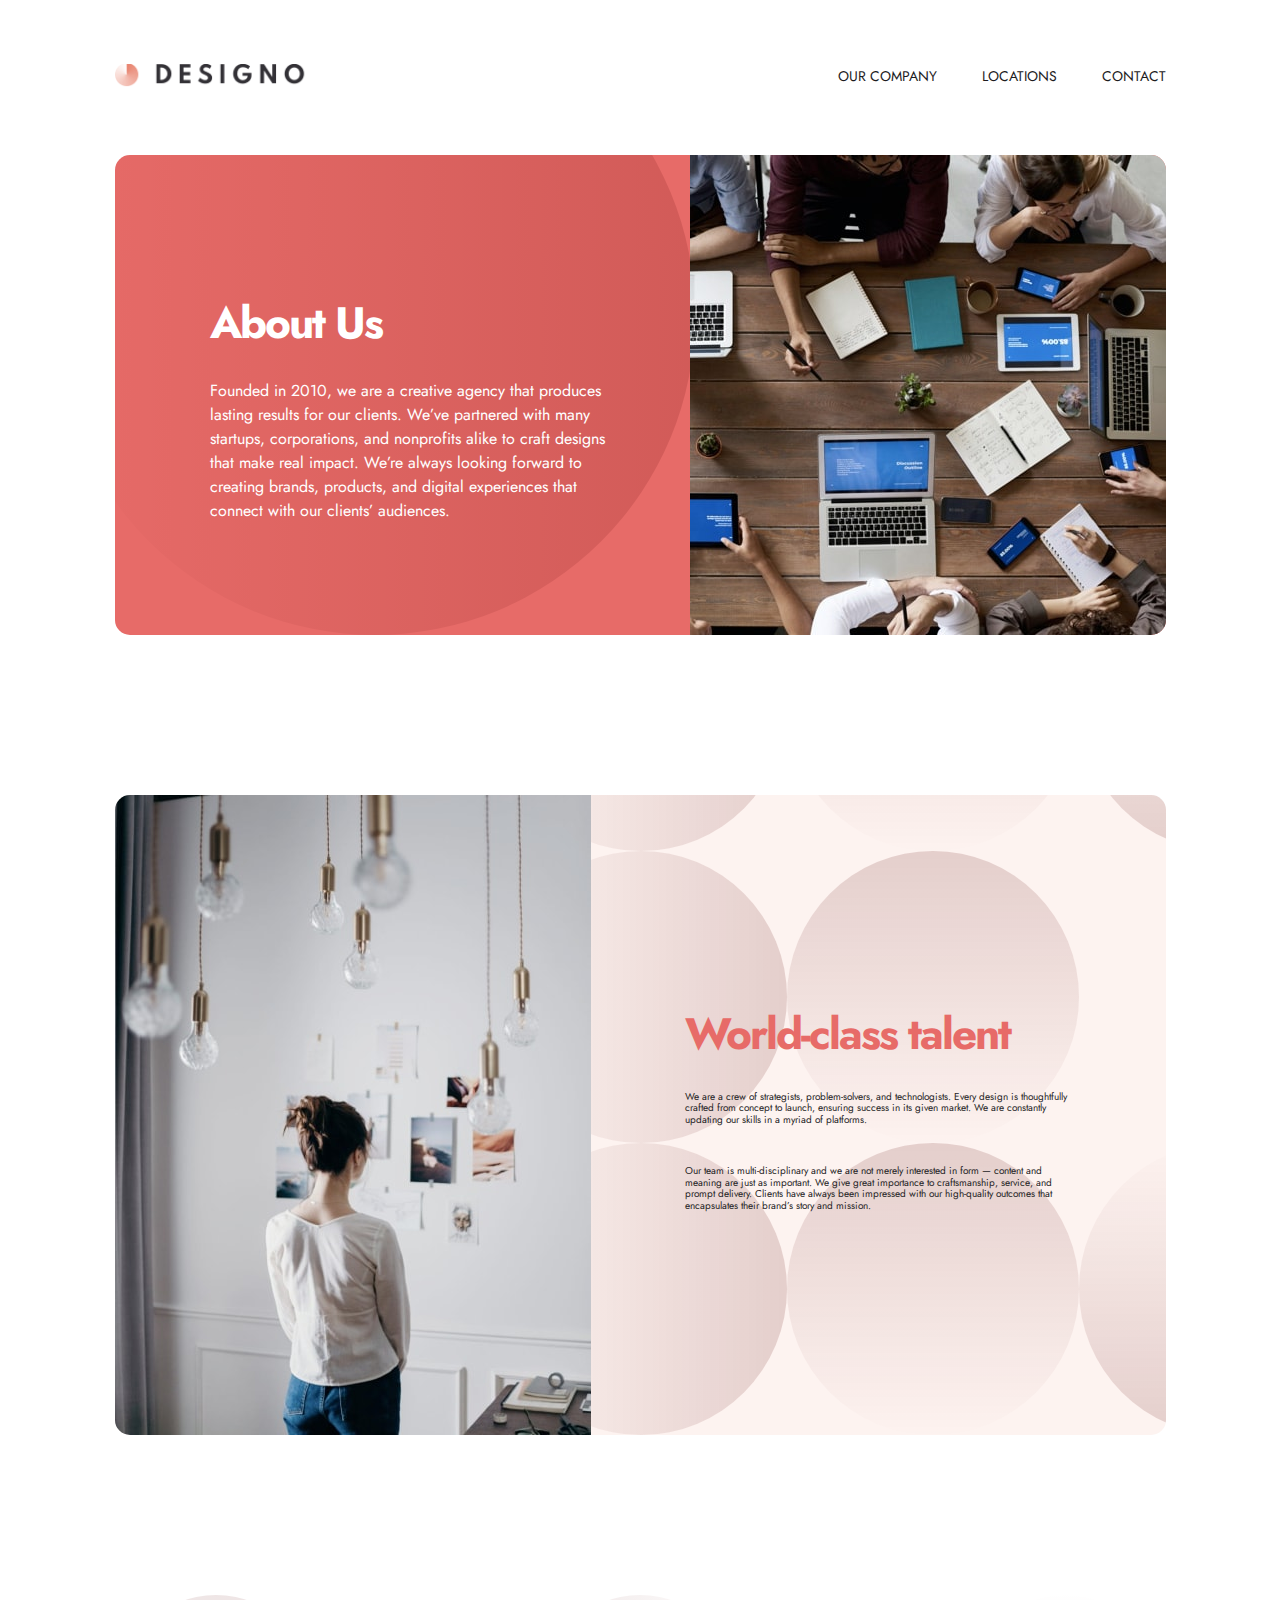
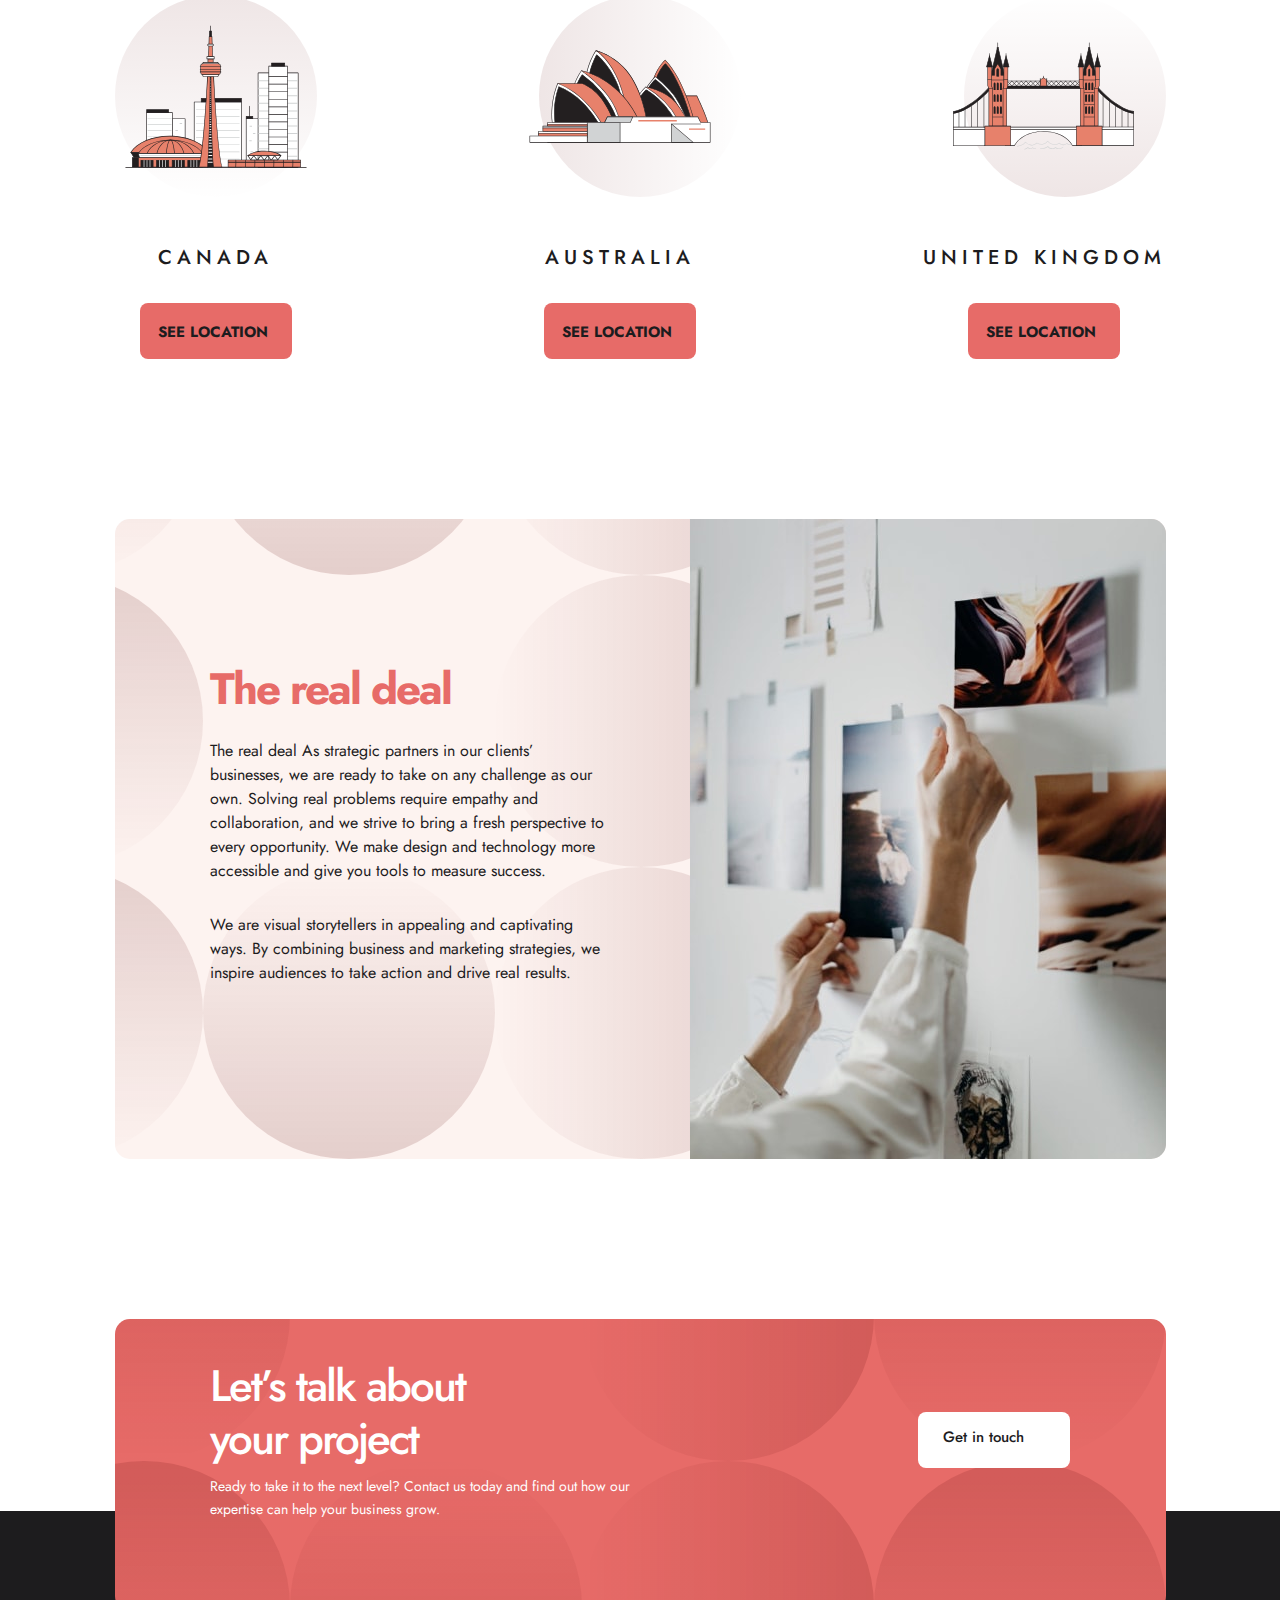
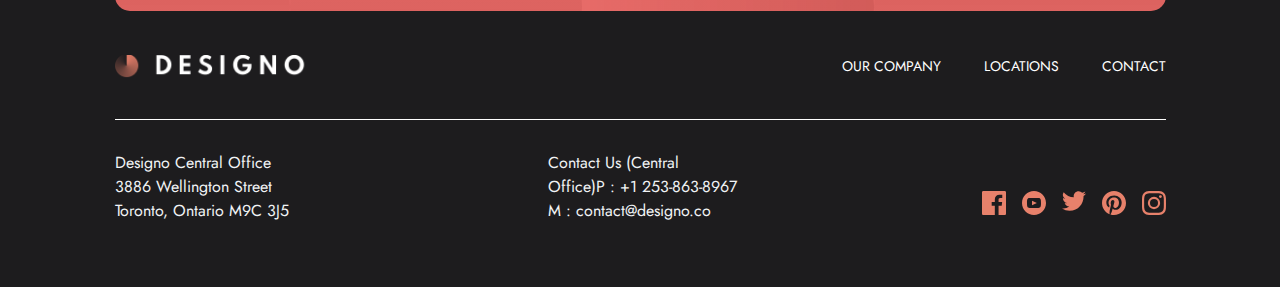
==== pages/about.html @ a529dae1 "Add new SVG icons and background patterns" ====
<!DOCTYPE html>
<html lang="en">
  <head>
    <meta charset="UTF-8" />
    <meta name="viewport" content="width=device-width, initial-scale=1.0" />
    <title>About</title>
    <link rel="stylesheet" href="../css/style.min.css" />
  </head>
  <body>
    <header class="header">
      <div class="header__container container">
        <a href="../index.html">
          <img
            class="header__imge"
            src="../images/logo-dark.png"
            alt="logo"
            width="196"
            height="24"
          />
        </a>
        <div class="header__title">
          <a class="header__text" href="">OUR COMPANY</a>
          <a class="header__text" href="">LOCATIONS</a>
          <a class="header__text" href="">CONTACT</a>
        </div>
      </div>
    </header>

    <main class="main">
      <div class="banner">
        <div class="banner__container container">
          <div class="banner__content">
            <div class="banner__title">
              <h1 class="banner__text">About Us</h1>
              <p class="banner__texts">
                Founded in 2010, we are a creative agency that produces lasting
                results for our clients. We’ve partnered with many startups,
                corporations, and nonprofits alike to craft designs that make
                real impact. We’re always looking forward to creating brands,
                products, and digital experiences that connect with our clients’
                audiences.
              </p>
            </div>
            <img
              class="banner__image"
              src="../images/image-about-hero.jpg"
              alt=""
            />
          </div>
        </div>
      </div>

      <div class="cards">
        <div class="cards__container container">
          <div class="cards__item">
            <img
              class="cards__image"
              src="../images/image-world-class-talent.jpg"
              alt=""
            />
            <div class="cards__title">
              <h1 class="cards__text">World-class talent</h1>
              <p class="cards__texts">
                We are a crew of strategists, problem-solvers, and
                technologists. Every design is thoughtfully crafted from concept
                to launch, ensuring success in its given market. We are
                constantly updating our skills in a myriad of platforms.
              </p>
              <p class="cards__texts">
                Our team is multi-disciplinary and we are not merely interested
                in form — content and meaning are just as important. We give
                great importance to craftsmanship, service, and prompt delivery.
                Clients have always been impressed with our high-quality
                outcomes that encapsulates their brand’s story and mission.
              </p>
            </div>
          </div>
        </div>
      </div>

      <div class="location">
        <div class="location__container container">
          <div class="location__item">
            <div class="location__title">
              <img
                class="location__image"
                src="../images/illustration-canada.svg"
                alt=""
              />
              <h3 class="location__text">CANADA</h3>
              <a class="location__button" href="">
                <h4 class="location__texts">SEE LOCATION</h4>
              </a>
            </div>
            <div class="location__title">
              <img
                class="location__image"
                src="../images/illustration-australia.svg"
                alt=""
              />
              <h3 class="location__text">AUSTRALIA</h3>
              <a class="location__button" href="">
                <h4 class="location__texts">SEE LOCATION</h4>
              </a>
            </div>
            <div class="location__title">
              <img
                class="location__image"
                src="../images/illustration-united-kingdom.svg"
                alt=""
              />
              <h3 class="location__text">UNITED KINGDOM</h3>
              <a class="location__button" href="">
                <h4 class="location__texts">SEE LOCATION</h4>
              </a>
            </div>
          </div>
        </div>
      </div>

      <div class="real">
        <div class="real__container container">
          <div class="real__item">
            <div class="real__content">
              <h2 class="real__text">The real deal</h2>
              <p class="real__title">
                The real deal As strategic partners in our clients’ businesses,
                we are ready to take on any challenge as our own. Solving real
                problems require empathy and collaboration, and we strive to
                bring a fresh perspective to every opportunity. We make design
                and technology more accessible and give you tools to measure
                success.
              </p>
              <p class="real__title">
                We are visual storytellers in appealing and captivating ways. By
                combining business and marketing strategies, we inspire
                audiences to take action and drive real results.
              </p>
            </div>
            <img
              class="real__image"
              src="../images/image-real-deal.jpg"
              alt=""
            />
          </div>
        </div>
      </div>

      <div class="about">
        <div class="about__container container">
          <div class="about__title">
            <div class="about__item">
              <h2 class="about__text">Let’s talk about your project</h2>
              <p class="about__texts">
                Ready to take it to the next level? Contact us today and find
                out how our expertise can help your business grow.
              </p>
            </div>
            <a href="">
              <h3 class="about__content">
                <span class="about__text-one">Get in touch</span>
              </h3>
            </a>
          </div>
        </div>
      </div>
    </main>

    <footer class="footer">
      <div class="footer__container container">
        <div class="footer__item">
          <img
            class="footer__imge"
            src="../images/logo-light.png"
            alt="logo"
            width="196"
            height="24"
          />
          <div class="footer__title">
            <a class="footer__text" href="">OUR COMPANY</a>
            <a class="footer__text" href="">LOCATIONS</a>
            <a class="footer__text" href="">CONTACT</a>
          </div>
        </div>

        <div class="footer__items">
          <p class="footer__contact">
            Designo Central Office 3886 Wellington Street Toronto, Ontario M9C
            3J5
          </p>
          <p class="footer__contacts">
            Contact Us (Central Office)P : +1 253-863-8967 M :
            contact@designo.co
          </p>
          <div class="footer__images">
            <a href="">
              <img
                src="../images/icon-facebook.svg"
                alt=""
                class="footer__image-contact"
              />
            </a>
            <a href="">
              <img
                src="../images/icon-youtube.svg"
                alt=""
                class="footer__image-contact"
              />
            </a>
            <a href="">
              <img
                src="../images/icon-twitter.svg"
                alt=""
                class="footer__image-contact"
              />
            </a>
            <a href="">
              <img
                src="../images/icon-pinterest.svg"
                alt=""
                class="footer__image-contact"
              />
            </a>
            <a href="">
              <img
                src="../images/icon-instagram.svg"
                alt=""
                class="footer__image-contact"
              />
            </a>
          </div>
        </div>
      </div>
    </footer>
  </body>
</html>
---- css/style.min.css ----
/*! normalize.css v8.0.1 | MIT License | github.com/necolas/normalize.css */html{line-height:1.15;-webkit-text-size-adjust:100%}body{margin:0}main{display:block}h1{font-size:2em;margin:.67em 0}hr{-webkit-box-sizing:content-box;box-sizing:content-box;height:0;overflow:visible}pre{font-family:monospace,monospace;font-size:1em}a{background-color:rgba(0,0,0,0)}abbr[title]{border-bottom:none;text-decoration:underline;-webkit-text-decoration:underline dotted;text-decoration:underline dotted}b,strong{font-weight:bolder}code,kbd,samp{font-family:monospace,monospace;font-size:1em}small{font-size:80%}sub,sup{font-size:75%;line-height:0;position:relative;vertical-align:baseline}sub{bottom:-0.25em}sup{top:-0.5em}img{border-style:none}button,input,optgroup,select,textarea{font-family:inherit;font-size:100%;line-height:1.15;margin:0}button,input{overflow:visible}button,select{text-transform:none}button,[type=button],[type=reset],[type=submit]{-webkit-appearance:button}button::-moz-focus-inner,[type=button]::-moz-focus-inner,[type=reset]::-moz-focus-inner,[type=submit]::-moz-focus-inner{border-style:none;padding:0}button:-moz-focusring,[type=button]:-moz-focusring,[type=reset]:-moz-focusring,[type=submit]:-moz-focusring{outline:1px dotted ButtonText}fieldset{padding:.35em .75em .625em}legend{-webkit-box-sizing:border-box;box-sizing:border-box;color:inherit;display:table;max-width:100%;padding:0;white-space:normal}progress{vertical-align:baseline}textarea{overflow:auto}[type=checkbox],[type=radio]{-webkit-box-sizing:border-box;box-sizing:border-box;padding:0}[type=number]::-webkit-inner-spin-button,[type=number]::-webkit-outer-spin-button{height:auto}[type=search]{-webkit-appearance:textfield;outline-offset:-2px}[type=search]::-webkit-search-decoration{-webkit-appearance:none}::-webkit-file-upload-button{-webkit-appearance:button;font:inherit}details{display:block}summary{display:list-item}template{display:none}[hidden]{display:none}.Headings{font-size:4.4rem;line-height:1.2;letter-spacing:-0.2rem}.Headings-one{font-size:2.4rem;line-height:1.4;letter-spacing:-0.1rem}.Paragraphs{font-size:1.4rem;line-height:1.6;letter-spacing:0rem}.Buttons{font-size:1.6rem;line-height:1.5;letter-spacing:0rem}@font-face{font-display:swap;font-family:"Jost";font-style:normal;font-weight:400;src:url("../fonts/jost-v18-latin-regular.woff2") format("woff2")}@font-face{font-display:swap;font-family:"Jost";font-style:normal;font-weight:500;src:url("../fonts/jost-v18-latin-500.woff2") format("woff2")}@font-face{font-display:swap;font-family:"Jost";font-style:normal;font-weight:700;src:url("../fonts/jost-v18-latin-700.woff2") format("woff2")}*,*::after,*::before{margin:0;padding:0;-webkit-box-sizing:border-box;box-sizing:border-box}*:focus{outline:2px dotted red;outline-offset:4px}html{height:100%;font-size:62.5%;scroll-behavior:smooth}ul,ol{list-style:none}a{display:inline-block;text-decoration:none}img{-o-object-fit:cover;object-fit:cover;display:-webkit-box;display:-ms-flexbox;display:flex}body{font-family:"Jost";display:-webkit-box;display:-ms-flexbox;display:flex;-webkit-box-orient:vertical;-webkit-box-direction:normal;-ms-flex-direction:column;flex-direction:column;height:100%;overflow-x:hidden;background-color:#fff;color:#1d1c1e}main{-webkit-box-flex:1;-ms-flex-positive:1;flex-grow:1}.container{width:100%;max-width:1111px;margin-left:auto;margin-right:auto;padding-left:30px;padding-right:30px;overflow-x:hidden}@media screen and (max-width: 850px){.container{padding-left:39px;padding-right:39px}}@media screen and (max-width: 500px){.container{padding-left:24px;padding-right:24px}}.header{margin-top:6.4rem;margin-bottom:6.7rem}.header__container{display:-webkit-box;display:-ms-flexbox;display:flex;-webkit-box-pack:justify;-ms-flex-pack:justify;justify-content:space-between;-webkit-box-align:center;-ms-flex-align:center;align-items:center}.header__text{color:#1d1c1e;margin-left:4.2rem;font-size:1.4rem;line-height:1.6;letter-spacing:0rem}.header__text:hover{color:#e76b68}.footer{background-color:#1d1c1e;color:#f1f3f5}.footer__item{margin-top:14.4rem;display:-webkit-box;display:-ms-flexbox;display:flex;-webkit-box-pack:justify;-ms-flex-pack:justify;justify-content:space-between;padding-bottom:4rem;border-bottom:1px solid #fff;margin-bottom:3.1rem}.footer__text{color:#fff;font-size:1.4rem;line-height:1.6;letter-spacing:0rem;margin-left:4rem}.footer__text:hover{color:#e76b68}.footer__items{display:-webkit-box;display:-ms-flexbox;display:flex;-webkit-box-pack:justify;-ms-flex-pack:justify;justify-content:space-between}.footer__contact{font-size:1.6rem;line-height:1.5;letter-spacing:0rem;width:19rem}.footer__contacts{font-size:1.6rem;line-height:1.5;letter-spacing:0rem;width:19rem}.footer__images{display:-webkit-box;display:-ms-flexbox;display:flex;gap:1.6rem;padding-top:4rem}.footer__image-contact{margin-bottom:7.2rem}@media screen and (max-width: 850px){.footer__item{-webkit-box-orient:vertical;-webkit-box-direction:normal;-ms-flex-direction:column;flex-direction:column;-webkit-box-align:center;-ms-flex-align:center;align-items:center;-webkit-box-pack:center;-ms-flex-pack:center;justify-content:center;gap:3.2rem}.footer__items{-webkit-box-orient:vertical;-webkit-box-direction:normal;-ms-flex-direction:column;flex-direction:column;-webkit-box-align:center;-ms-flex-align:center;align-items:center;-webkit-box-pack:center;-ms-flex-pack:center;justify-content:center;gap:4rem}}.frame__one{background-image:url("../../images/image-hero-phone.png"),url("../../images/bg-pattern-hero-home.svg");background-repeat:no-repeat,no-repeat;background-position:top right,right;margin-bottom:16rem;width:100%;background-color:#e76b68;color:#fff;height:64rem;border-radius:1.5rem;border:1px solid rgba(0,0,0,0);padding-top:16rem;padding-left:9.5rem}.frame__text{font-size:4.4rem;line-height:1.2;letter-spacing:-0.2rem;width:50rem;height:16.5rem;margin-bottom:1.1rem}.frame__texts{font-size:1.4rem;line-height:1.6;letter-spacing:0rem;width:44.5rem;margin-bottom:4rem}.frame__title{width:15.6rem;height:5.6rem;background-color:#fff;padding:1.8rem 2.5rem 1.6rem 2.9rem;border-radius:8px;border:1px solid rgba(0,0,0,0)}.frame__content{font-size:1.4rem;line-height:1.6;letter-spacing:0rem;font-weight:500;font-size:1.6rem;color:#1d1c1e}.frame__title:hover{background-color:#ffad9b}@media screen and (max-width: 850px){.frame__one{background-image:url("../../images/image-hero-phone.png"),url("../../images/bg-pattern-hero-home.svg");background-position:bottom -35rem right,bottom right -10rem;height:843px;padding-top:6rem;padding-left:5.8rem}.frame__text{text-align:center}.frame__texts{text-align:center}.frame__two{-webkit-box-align:center;-ms-flex-align:center;align-items:center;-webkit-box-pack:center;-ms-flex-pack:center;justify-content:center;display:-webkit-box;display:-ms-flexbox;display:flex;padding-right:6rem}}@media screen and (max-width: 500px){.frame__container{background-image:url("../../images/image-hero-phone.png"),url("../../images/bg-pattern-hero-home.svg");background-color:#e76b68;color:#fff;padding:0;margin-bottom:12rem}.frame__two{margin-left:5rem}.frame__one{padding:0;margin-bottom:0}.frame__text{text-align:center}.frame__texts{text-align:center;margin-left:auto;margin-right:auto}}.project__content{display:grid;grid-template-columns:repeat(2, 1fr);grid-template-areas:"header main" "header footer";height:64rem;gap:2.4rem;margin-bottom:16rem}.project__title{font-size:4.4rem;line-height:1.2;letter-spacing:-0.2rem}.project__text{font-size:1.6rem;line-height:1.5;letter-spacing:0rem}.project__item{display:-webkit-box;display:-ms-flexbox;display:flex;-webkit-box-align:center;-ms-flex-align:center;align-items:center;-webkit-box-pack:center;-ms-flex-pack:center;justify-content:center;-webkit-box-orient:vertical;-webkit-box-direction:normal;-ms-flex-direction:column;flex-direction:column;color:#fff}.project__item:nth-child(1){grid-area:header;background-image:-webkit-gradient(linear, left top, left bottom, from(rgba(0, 0, 0, 0.5)), to(rgba(0, 0, 0, 0.5))),url("../../images/image-web-design-large.jpg");background-image:linear-gradient(rgba(0, 0, 0, 0.5), rgba(0, 0, 0, 0.5)),url("../../images/image-web-design-large.jpg");border-radius:1.5rem}.project__item:nth-child(1):hover{background-image:-webkit-gradient(linear, left top, left bottom, from(rgba(0, 0, 0, 0.3)), to(rgba(0, 0, 0, 0.3))),url("../../images/image-web-design-large.jpg");background-image:linear-gradient(rgba(0, 0, 0, 0.3), rgba(0, 0, 0, 0.3)),url("../../images/image-web-design-large.jpg")}.project__item:nth-child(1):active{background-image:-webkit-gradient(linear, left top, left bottom, from(rgba(231, 129, 107, 0.8)), to(rgba(231, 129, 107, 0.8))),url("../../images/image-web-design-large.jpg");background-image:linear-gradient(rgba(231, 129, 107, 0.8), rgba(231, 129, 107, 0.8)),url("../../images/image-web-design-large.jpg")}.project__item:nth-child(2){grid-area:main;background-image:-webkit-gradient(linear, left top, left bottom, from(rgba(0, 0, 0, 0.5)), to(rgba(0, 0, 0, 0.5))),url("../../images/image-app-design.jpg");background-image:linear-gradient(rgba(0, 0, 0, 0.5), rgba(0, 0, 0, 0.5)),url("../../images/image-app-design.jpg");border-radius:1.5rem}.project__item:nth-child(2):hover{background-image:-webkit-gradient(linear, left top, left bottom, from(rgba(0, 0, 0, 0.3)), to(rgba(0, 0, 0, 0.3))),url("../../images/image-app-design.jpg");background-image:linear-gradient(rgba(0, 0, 0, 0.3), rgba(0, 0, 0, 0.3)),url("../../images/image-app-design.jpg")}.project__item:nth-child(2):active{background-image:-webkit-gradient(linear, left top, left bottom, from(rgba(231, 129, 107, 0.8)), to(rgba(231, 129, 107, 0.8))),url("../../images/image-app-design.jpg");background-image:linear-gradient(rgba(231, 129, 107, 0.8), rgba(231, 129, 107, 0.8)),url("../../images/image-app-design.jpg")}.project__item:nth-child(3){grid-area:footer;background-image:-webkit-gradient(linear, left top, left bottom, from(rgba(0, 0, 0, 0.5)), to(rgba(0, 0, 0, 0.5))),url("../../images/image-graphic-design.jpg");background-image:linear-gradient(rgba(0, 0, 0, 0.5), rgba(0, 0, 0, 0.5)),url("../../images/image-graphic-design.jpg");border-radius:1.5rem}.project__item:nth-child(3):hover{background-image:-webkit-gradient(linear, left top, left bottom, from(rgba(0, 0, 0, 0.3)), to(rgba(0, 0, 0, 0.3))),url("../../images/image-graphic-design.jpg");background-image:linear-gradient(rgba(0, 0, 0, 0.3), rgba(0, 0, 0, 0.3)),url("../../images/image-graphic-design.jpg")}.project__item:nth-child(3):active{background-image:-webkit-gradient(linear, left top, left bottom, from(rgba(231, 129, 107, 0.8)), to(rgba(231, 129, 107, 0.8))),url("../../images/image-graphic-design.jpg");background-image:linear-gradient(rgba(231, 129, 107, 0.8), rgba(231, 129, 107, 0.8)),url("../../images/image-graphic-design.jpg")}@media screen and (max-width: 850px){.project__content{grid-template-columns:1fr;width:100%;grid-template-areas:"header " "main" "footer";margin-bottom:12rem}}@media screen and (max-width: 500px){.project__content{grid-template-columns:1fr;width:100%;grid-template-areas:"header " "main" "footer";margin-bottom:8rem}}.card__title{-webkit-box-align:center;-ms-flex-align:center;align-items:center;-webkit-box-pack:center;-ms-flex-pack:center;justify-content:center;display:-webkit-box;display:-ms-flexbox;display:flex;margin-bottom:16rem}.card__item{-webkit-box-align:center;-ms-flex-align:center;align-items:center;-webkit-box-pack:center;-ms-flex-pack:center;justify-content:center;-webkit-box-orient:vertical;-webkit-box-direction:normal;-ms-flex-direction:column;flex-direction:column}.card__image{margin-bottom:4.8rem;padding-left:7rem}.card__text{margin-bottom:3.2rem;text-align:center}.card__texts{width:35rem;height:10.4rem;text-align:center;font-size:1.6rem;line-height:1.5;letter-spacing:0rem}@media screen and (max-width: 850px){.card__title{margin-bottom:6.7rem;-webkit-box-orient:vertical;-webkit-box-direction:normal;-ms-flex-direction:column;flex-direction:column;padding-right:17rem}.card__item{-webkit-box-orient:horizontal;-webkit-box-direction:normal;-ms-flex-direction:row;flex-direction:row;display:-webkit-box;display:-ms-flexbox;display:flex;gap:4.8rem}}@media screen and (max-width: 500px){.card__title{margin-bottom:6.7rem;margin-bottom:12rem;-webkit-box-align:center;-ms-flex-align:center;align-items:center;-webkit-box-pack:center;-ms-flex-pack:center;justify-content:center;display:-webkit-box;display:-ms-flexbox;display:flex}.card__item{-webkit-box-align:center;-ms-flex-align:center;align-items:center;-webkit-box-pack:center;-ms-flex-pack:center;justify-content:center;-webkit-box-orient:vertical;-webkit-box-direction:normal;-ms-flex-direction:column;flex-direction:column}.card__one{margin-bottom:4.8rem}.card__text{padding-left:10rem}.card__texts{padding-left:10rem}.card__image{padding-left:10rem;margin-bottom:-4rem}}.about{margin-bottom:-10rem;position:relative}.about__title{background-image:url("../../images/bg-pattern-call-to-action.svg");background-position:top -15rem right;height:29.2rem;background-color:#e76b68;color:#fff;display:-webkit-box;display:-ms-flexbox;display:flex;-webkit-box-align:center;-ms-flex-align:center;align-items:center;-webkit-box-pack:justify;-ms-flex-pack:justify;justify-content:space-between;padding-bottom:5rem;padding-left:9.5rem;border-radius:1.5rem}.about__text{font-size:4.4rem;line-height:1.2;letter-spacing:-0.2rem;font-weight:500;width:26.8rem;margin-bottom:1rem}.about__texts{font-size:1.4rem;line-height:1.6;letter-spacing:0rem;width:45.9rem}.about__content{width:15.2rem;height:5.6rem;background-color:#fff;color:#1d1c1e;padding:1.7rem 2.5rem;border-radius:8px;margin-right:9.6rem}.about__text-one{font-weight:500;font-size:1.5rem}.about__content:hover{background-color:#ffad9b;color:#fff}@media screen and (max-width: 850px){.about__title{-webkit-box-orient:vertical;-webkit-box-direction:normal;-ms-flex-direction:column;flex-direction:column;height:35rem}.about__text{padding-top:5.7rem;text-align:center;padding-left:5rem;width:33.5rem}.about__texts{text-align:center;padding-right:7rem}}.web__item{background-image:url("../../images/bg-pattern-call-to-action.svg");background-position:top -15rem right;height:25.2rem;background-color:#e76b68;color:#fff;border-radius:1.5rem;-webkit-box-align:center;-ms-flex-align:center;align-items:center;-webkit-box-pack:center;-ms-flex-pack:center;justify-content:center;-webkit-box-orient:vertical;-webkit-box-direction:normal;-ms-flex-direction:column;flex-direction:column;display:-webkit-box;display:-ms-flexbox;display:flex;margin-bottom:16rem}.web__text{font-size:4.4rem;line-height:1.2;letter-spacing:-0.2rem}.web__contact{font-size:1.6rem;line-height:1.5;letter-spacing:0rem;width:40rem;text-align:center}.express__item{display:grid;grid-template-columns:repeat(auto-fit, minmax(330px, 1fr));gap:3rem;margin-bottom:16rem}.express__image{display:-webkit-box;display:-ms-flexbox;display:flex;border-radius:1.5rem 1.5rem 0 0;width:100%}.express__item-content{background-color:#fdf3f0;height:15.8rem;width:33rem;display:-webkit-box;display:-ms-flexbox;display:flex;-webkit-box-orient:vertical;-webkit-box-direction:normal;-ms-flex-direction:column;flex-direction:column;-webkit-box-pack:center;-ms-flex-pack:center;justify-content:center;-webkit-box-align:center;-ms-flex-align:center;align-items:center;gap:3rem;border-radius:0 0 1.5rem 1.5rem;width:100%}.express__title{color:#e76b68;font-size:2.4rem;line-height:1.4;letter-spacing:-0.1rem}.express__text{color:#1d1c1e;font-size:1.6rem;line-height:1.5;letter-spacing:0rem;text-align:center;width:25rem}.express__item-content:hover{background-color:#e76b68}.express__item-content:hover .express__title{color:#fff}.express__item-content:hover .express__text{color:#fff}@media screen and (max-width: 850px){.express__content{display:-webkit-box;display:-ms-flexbox;display:flex}.express__item{grid-template-columns:1fr}.express__image{border-radius:1.5rem 0 0 1.5rem}.express__item-content{border-radius:0 1.5rem 1.5rem 0;height:32rem}}@media screen and (max-width: 500px){.express__content{-webkit-box-orient:vertical;-webkit-box-direction:normal;-ms-flex-direction:column;flex-direction:column}.express__image{border-radius:1.5rem 1.5rem 0 0}.express__item-content{border-radius:0 0 1.5rem 1.5rem}}.projects__content{display:grid;grid-template-columns:repeat(2, 1fr);grid-template-areas:"header footer";height:30.8rem;gap:2.4rem;width:100%;margin-bottom:16rem}.projects__item{display:-webkit-box;display:-ms-flexbox;display:flex;-webkit-box-align:center;-ms-flex-align:center;align-items:center;-webkit-box-pack:center;-ms-flex-pack:center;justify-content:center;-webkit-box-orient:vertical;-webkit-box-direction:normal;-ms-flex-direction:column;flex-direction:column;color:#fff}.projects__title{font-size:4.4rem;line-height:1.2;letter-spacing:-0.2rem}.projects__text{font-size:1.6rem;line-height:1.5;letter-spacing:0rem}.projects__item:nth-child(1){grid-area:header;background-image:-webkit-gradient(linear, left top, left bottom, from(rgba(0, 0, 0, 0.5)), to(rgba(0, 0, 0, 0.5))),url("../../images/image-app-design.jpg");background-image:linear-gradient(rgba(0, 0, 0, 0.5), rgba(0, 0, 0, 0.5)),url("../../images/image-app-design.jpg");border-radius:1.5rem}.projects__item:nth-child(1):hover{background-image:-webkit-gradient(linear, left top, left bottom, from(rgba(0, 0, 0, 0.3)), to(rgba(0, 0, 0, 0.3))),url("../../images/image-app-design.jpg");background-image:linear-gradient(rgba(0, 0, 0, 0.3), rgba(0, 0, 0, 0.3)),url("../../images/image-app-design.jpg")}.projects__item:nth-child(1):active{background-image:-webkit-gradient(linear, left top, left bottom, from(rgba(231, 129, 107, 0.8)), to(rgba(231, 129, 107, 0.8))),url("../../images/image-app-design.jpg");background-image:linear-gradient(rgba(231, 129, 107, 0.8), rgba(231, 129, 107, 0.8)),url("../../images/image-app-design.jpg")}.projects__item:nth-child(2){grid-area:footer;background-image:-webkit-gradient(linear, left top, left bottom, from(rgba(0, 0, 0, 0.5)), to(rgba(0, 0, 0, 0.5))),url("../../images/image-graphic-design.jpg");background-image:linear-gradient(rgba(0, 0, 0, 0.5), rgba(0, 0, 0, 0.5)),url("../../images/image-graphic-design.jpg");border-radius:1.5rem}.projects__item:nth-child(2):hover{background-image:-webkit-gradient(linear, left top, left bottom, from(rgba(0, 0, 0, 0.3)), to(rgba(0, 0, 0, 0.3))),url("../../images/image-graphic-design.jpg");background-image:linear-gradient(rgba(0, 0, 0, 0.3), rgba(0, 0, 0, 0.3)),url("../../images/image-graphic-design.jpg")}.projects__item:nth-child(2):active{background-image:-webkit-gradient(linear, left top, left bottom, from(rgba(231, 129, 107, 0.8)), to(rgba(231, 129, 107, 0.8))),url("../../images/image-graphic-design.jpg");background-image:linear-gradient(rgba(231, 129, 107, 0.8), rgba(231, 129, 107, 0.8)),url("../../images/image-graphic-design.jpg")}@media screen and (max-width: 850px){.projects__content{grid-template-columns:1fr;width:100%;grid-template-areas:"header " "footer";margin-bottom:12rem}.projects__item{padding-top:5.3rem;padding-bottom:5.3rem}}@media screen and (max-width: 500px){.projects__content{grid-template-columns:1fr;width:100%;grid-template-areas:"header " "footer";margin-bottom:8rem;height:100%}.projects__item{padding-top:9rem;padding-bottom:8.9rem}}.app__item{display:grid;grid-template-columns:repeat(auto-fit, minmax(330px, 1fr));gap:3rem;margin-bottom:16rem}.app__image{display:-webkit-box;display:-ms-flexbox;display:flex;border-radius:1.5rem 1.5rem 0 0;width:100%}.app__item-content{background-color:#fdf3f0;height:15.8rem;width:33rem;display:-webkit-box;display:-ms-flexbox;display:flex;-webkit-box-orient:vertical;-webkit-box-direction:normal;-ms-flex-direction:column;flex-direction:column;-webkit-box-pack:center;-ms-flex-pack:center;justify-content:center;-webkit-box-align:center;-ms-flex-align:center;align-items:center;gap:3rem;border-radius:0 0 1.5rem 1.5rem;width:100%}.app__title{color:#e76b68;font-size:2.4rem;line-height:1.4;letter-spacing:-0.1rem}.app__text{color:#1d1c1e;font-size:1.6rem;line-height:1.5;letter-spacing:0rem;text-align:center;width:25rem}.app__item-content:hover{background-color:#e76b68}.app__item-content:hover .app__title{color:#fff}.app__item-content:hover .app__text{color:#fff}@media screen and (max-width: 850px){.app__content{display:-webkit-box;display:-ms-flexbox;display:flex}.app__item{grid-template-columns:1fr}.app__image{border-radius:1.5rem 0 0 1.5rem}.app__item-content{border-radius:0 1.5rem 1.5rem 0;height:32rem}}@media screen and (max-width: 500px){.app__content{-webkit-box-orient:vertical;-webkit-box-direction:normal;-ms-flex-direction:column;flex-direction:column}.app__image{border-radius:1.5rem 1.5rem 0 0}.app__item-content{border-radius:0 0 1.5rem 1.5rem}}.projectss__content{display:grid;grid-template-columns:repeat(2, 1fr);grid-template-areas:"header footer";height:30.8rem;gap:2.4rem;width:100%;margin-bottom:16rem}.projectss__item{display:-webkit-box;display:-ms-flexbox;display:flex;-webkit-box-align:center;-ms-flex-align:center;align-items:center;-webkit-box-pack:center;-ms-flex-pack:center;justify-content:center;-webkit-box-orient:vertical;-webkit-box-direction:normal;-ms-flex-direction:column;flex-direction:column;color:#fff}.projectss__title{font-size:4.4rem;line-height:1.2;letter-spacing:-0.2rem}.projectss__text{font-size:1.6rem;line-height:1.5;letter-spacing:0rem}.projectss__item:nth-child(1){grid-area:header;background-image:-webkit-gradient(linear, left top, left bottom, from(rgba(0, 0, 0, 0.5)), to(rgba(0, 0, 0, 0.5))),url("../../images/image-web-design-large.jpg");background-image:linear-gradient(rgba(0, 0, 0, 0.5), rgba(0, 0, 0, 0.5)),url("../../images/image-web-design-large.jpg");border-radius:1.5rem}.projectss__item:nth-child(1):hover{background-image:-webkit-gradient(linear, left top, left bottom, from(rgba(0, 0, 0, 0.3)), to(rgba(0, 0, 0, 0.3))),url("../../images/image-web-design-large.jpg");background-image:linear-gradient(rgba(0, 0, 0, 0.3), rgba(0, 0, 0, 0.3)),url("../../images/image-web-design-large.jpg")}.projectss__item:nth-child(1):active{background-image:-webkit-gradient(linear, left top, left bottom, from(rgba(231, 129, 107, 0.8)), to(rgba(231, 129, 107, 0.8))),url("../../images/image-web-design-large.jpg");background-image:linear-gradient(rgba(231, 129, 107, 0.8), rgba(231, 129, 107, 0.8)),url("../../images/image-web-design-large.jpg")}.projectss__item:nth-child(2){grid-area:footer;background-image:-webkit-gradient(linear, left top, left bottom, from(rgba(0, 0, 0, 0.5)), to(rgba(0, 0, 0, 0.5))),url("../../images/image-graphic-design.jpg");background-image:linear-gradient(rgba(0, 0, 0, 0.5), rgba(0, 0, 0, 0.5)),url("../../images/image-graphic-design.jpg");border-radius:1.5rem}.projectss__item:nth-child(2):hover{background-image:-webkit-gradient(linear, left top, left bottom, from(rgba(0, 0, 0, 0.3)), to(rgba(0, 0, 0, 0.3))),url("../../images/image-graphic-design.jpg");background-image:linear-gradient(rgba(0, 0, 0, 0.3), rgba(0, 0, 0, 0.3)),url("../../images/image-graphic-design.jpg")}.projectss__item:nth-child(2):active{background-image:-webkit-gradient(linear, left top, left bottom, from(rgba(231, 129, 107, 0.8)), to(rgba(231, 129, 107, 0.8))),url("../../images/image-graphic-design.jpg");background-image:linear-gradient(rgba(231, 129, 107, 0.8), rgba(231, 129, 107, 0.8)),url("../../images/image-graphic-design.jpg")}@media screen and (max-width: 850px){.projectss__content{grid-template-columns:1fr;width:100%;grid-template-areas:"header " "footer";margin-bottom:12rem}.projectss__item{padding-top:5.3rem;padding-bottom:5.3rem}}@media screen and (max-width: 500px){.projectss__content{grid-template-columns:1fr;width:100%;grid-template-areas:"header " "footer";margin-bottom:8rem;height:100%}.projectss__item{padding-top:9rem;padding-bottom:8.9rem}}.banner__content{background-image:url("../../images/bg-pattern-hero-about-desktop.svg");background-repeat:no-repeat;background-position:bottom left -6rem;display:-webkit-box;display:-ms-flexbox;display:flex;-webkit-box-align:center;-ms-flex-align:center;align-items:center;-webkit-box-pack:justify;-ms-flex-pack:justify;justify-content:space-between;background-color:#e76b68;color:#fff;border-radius:1.5rem;margin-bottom:16rem}.banner__title{padding-left:9.5rem}.banner__text{font-size:4.4rem;line-height:1.2;letter-spacing:-0.2rem}.banner__texts{width:40.8rem;font-size:1.6rem;line-height:1.5;letter-spacing:0rem;letter-spacing:0}.banner__image{border-radius:0 1.5rem 1.5rem 0}@media screen and (max-width: 850px){.banner__content{-webkit-box-orient:vertical;-webkit-box-direction:normal;-ms-flex-direction:column;flex-direction:column;height:65.2rem;margin-bottom:12rem}.banner__image{width:100%;height:32rem;border-radius:0 0 1.5rem 1.5rem}.banner__text{text-align:center;padding-right:9.5rem}.banner__texts{text-align:center;padding-right:9.5rem;letter-spacing:.2rem;width:100%}}@media screen and (max-width: 500px){.banner__content{height:81.5rem;margin-bottom:0;-webkit-box-orient:vertical;-webkit-box-direction:reverse;-ms-flex-direction:column-reverse;flex-direction:column-reverse}.banner__container{background-image:url("../../images/bg-pattern-hero-about-desktop.svg");background-repeat:no-repeat;background-position:bottom left -6rem;display:-webkit-box;display:-ms-flexbox;display:flex;-webkit-box-align:center;-ms-flex-align:center;align-items:center;-webkit-box-pack:justify;-ms-flex-pack:justify;justify-content:space-between;background-color:#e76b68;color:#fff;border-radius:1.5rem;margin-bottom:16rem;margin-bottom:0;border-radius:0}.banner__image{width:100%}}.cards__item{background-image:url("../../images/bg-pattern-call-to-action.svg");background-position:bottom;border-radius:1.5rem;color:#fff;background-color:#fdf3f0;display:-webkit-box;display:-ms-flexbox;display:flex;-webkit-box-align:center;-ms-flex-align:center;align-items:center;-webkit-box-pack:justify;-ms-flex-pack:justify;justify-content:space-between;margin-bottom:16rem;gap:9.4rem}.cards__item background-image{opacity:6%}.cards__image{border-radius:1.5rem 0 0 1.5rem}.cards__title{-webkit-box-orient:vertical;-webkit-box-direction:normal;-ms-flex-direction:column;flex-direction:column;padding-right:9.6rem}.cards__text{font-size:4.4rem;line-height:1.2;letter-spacing:-0.2rem;color:#e76b68;text-align:start}.cards__texts{color:#1d1c1e;text-align:start;margin-bottom:4rem}@media screen and (max-width: 850px){.cards__item{-webkit-box-orient:vertical;-webkit-box-direction:normal;-ms-flex-direction:column;flex-direction:column}.cards__image{width:100%;border-radius:1.5rem 1.5rem 0 0;height:32rem}.cards__text{text-align:center}.cards__texts{text-align:center}.cards__title{padding-left:9.6rem}}@media screen and (max-width: 500px){.cards__container{background-image:url("../../images/bg-pattern-call-to-action.svg");background-position:bottom;border-radius:1.5rem;color:#fff;background-color:#fdf3f0;display:-webkit-box;display:-ms-flexbox;display:flex;-webkit-box-orient:horizontal;-webkit-box-direction:normal;-ms-flex-direction:row;flex-direction:row;-webkit-box-align:center;-ms-flex-align:center;align-items:center;-webkit-box-pack:justify;-ms-flex-pack:justify;justify-content:space-between;margin-bottom:16rem;margin-bottom:0;border-radius:0}.cards__item{margin-bottom:0}.cards__text{width:100%;padding-left:0}.cards__texts{width:100%;padding-left:0;margin-bottom:8rem}}.location__item{background-image:url("../../images/Oval Copy 3 (1).svg"),url("../../images/Oval Copy 3.svg"),url("../../images/Oval Copy 3 (2).svg");background-repeat:no-repeat,no-repeat,no-repeat;background-position:top left,top center,top right;display:-webkit-box;display:-ms-flexbox;display:flex;-webkit-box-pack:justify;-ms-flex-pack:justify;justify-content:space-between;margin-bottom:16rem;-webkit-box-align:center;-ms-flex-align:center;align-items:center}.location__title{-webkit-box-align:center;-ms-flex-align:center;align-items:center;display:-webkit-box;display:-ms-flexbox;display:flex;-webkit-box-orient:vertical;-webkit-box-direction:normal;-ms-flex-direction:column;flex-direction:column;-webkit-box-pack:center;-ms-flex-pack:center;justify-content:center}.location__image{margin-bottom:4.8rem}.location__text{font-size:20px;font-weight:500;line-height:26px;letter-spacing:5px;margin-bottom:3.2rem}.location__button{width:15.2rem;height:5.6rem;background-color:#e76b68;padding:1.8rem 1.8rem 1.6rem 1.8rem;border-radius:8px}.location__texts{font-size:1.6rem;line-height:1.5;letter-spacing:0rem;font-size:1.5rem;color:#fff}.location__button:hover{background-color:#ffad9b}.location__texts{color:#1d1c1e}@media screen and (max-width: 850px){.location__item{background-image:url("../../images/Oval Copy 3 (1).svg"),url("../../images/Oval Copy 3.svg"),url("../../images/Oval Copy 3 (2).svg");background-position:top center,top 45rem center,bottom 15rem center;-webkit-box-orient:vertical;-webkit-box-direction:normal;-ms-flex-direction:column;flex-direction:column;gap:8rem}}.real__item{background-image:url("../../images/bg-pattern-call-to-action.svg");background-position:bottom;margin-bottom:16rem;display:-webkit-box;display:-ms-flexbox;display:flex;-webkit-box-align:center;-ms-flex-align:center;align-items:center;-webkit-box-pack:justify;-ms-flex-pack:justify;justify-content:space-between;border-radius:1.5rem;color:#1d1c1e;background-color:#fdf3f0}.real__text{color:#e76b68;font-size:4.4rem;line-height:1.2;letter-spacing:-0.2rem;margin-bottom:2.4rem}.real__title{font-size:1.6rem;line-height:1.5;letter-spacing:0rem;margin-bottom:3rem;width:40rem}.real__content{padding-left:9.5rem}.real__image{border-radius:0 1.5rem 1.5rem 0}@media screen and (max-width: 850px){.real__item{-webkit-box-orient:vertical;-webkit-box-direction:normal;-ms-flex-direction:column;flex-direction:column;padding-right:-9.5rem;margin-bottom:12rem}.real__image{width:100%;border-radius:0 0 1.5rem 1.5rem;height:32rem;max-width:85rem}.real__content{padding-right:9.5rem}.real__text{text-align:center}.real__title{text-align:center}}@media screen and (max-width: 500px){.real__item{margin-bottom:0;-webkit-box-orient:vertical;-webkit-box-direction:reverse;-ms-flex-direction:column-reverse;flex-direction:column-reverse}.real__content{margin-top:8rem}}/*# sourceMappingURL=style.min.css.map */
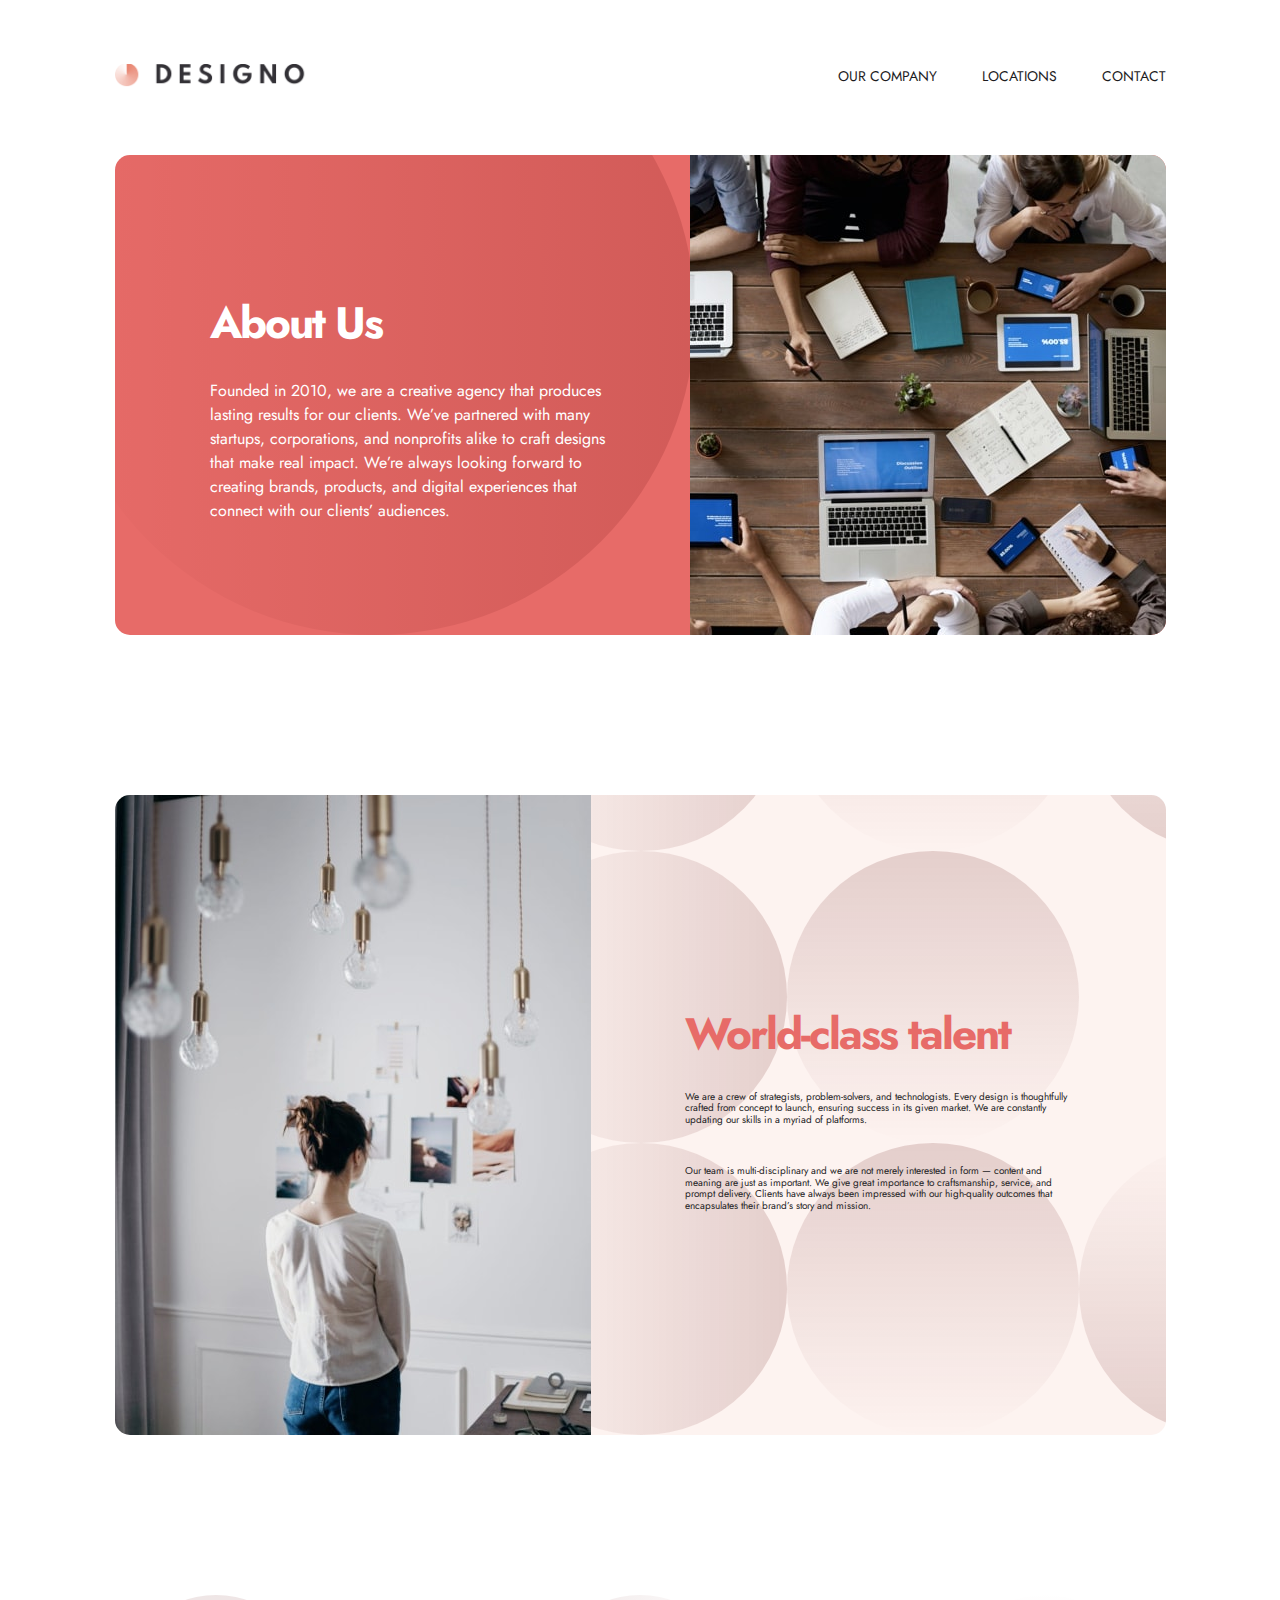
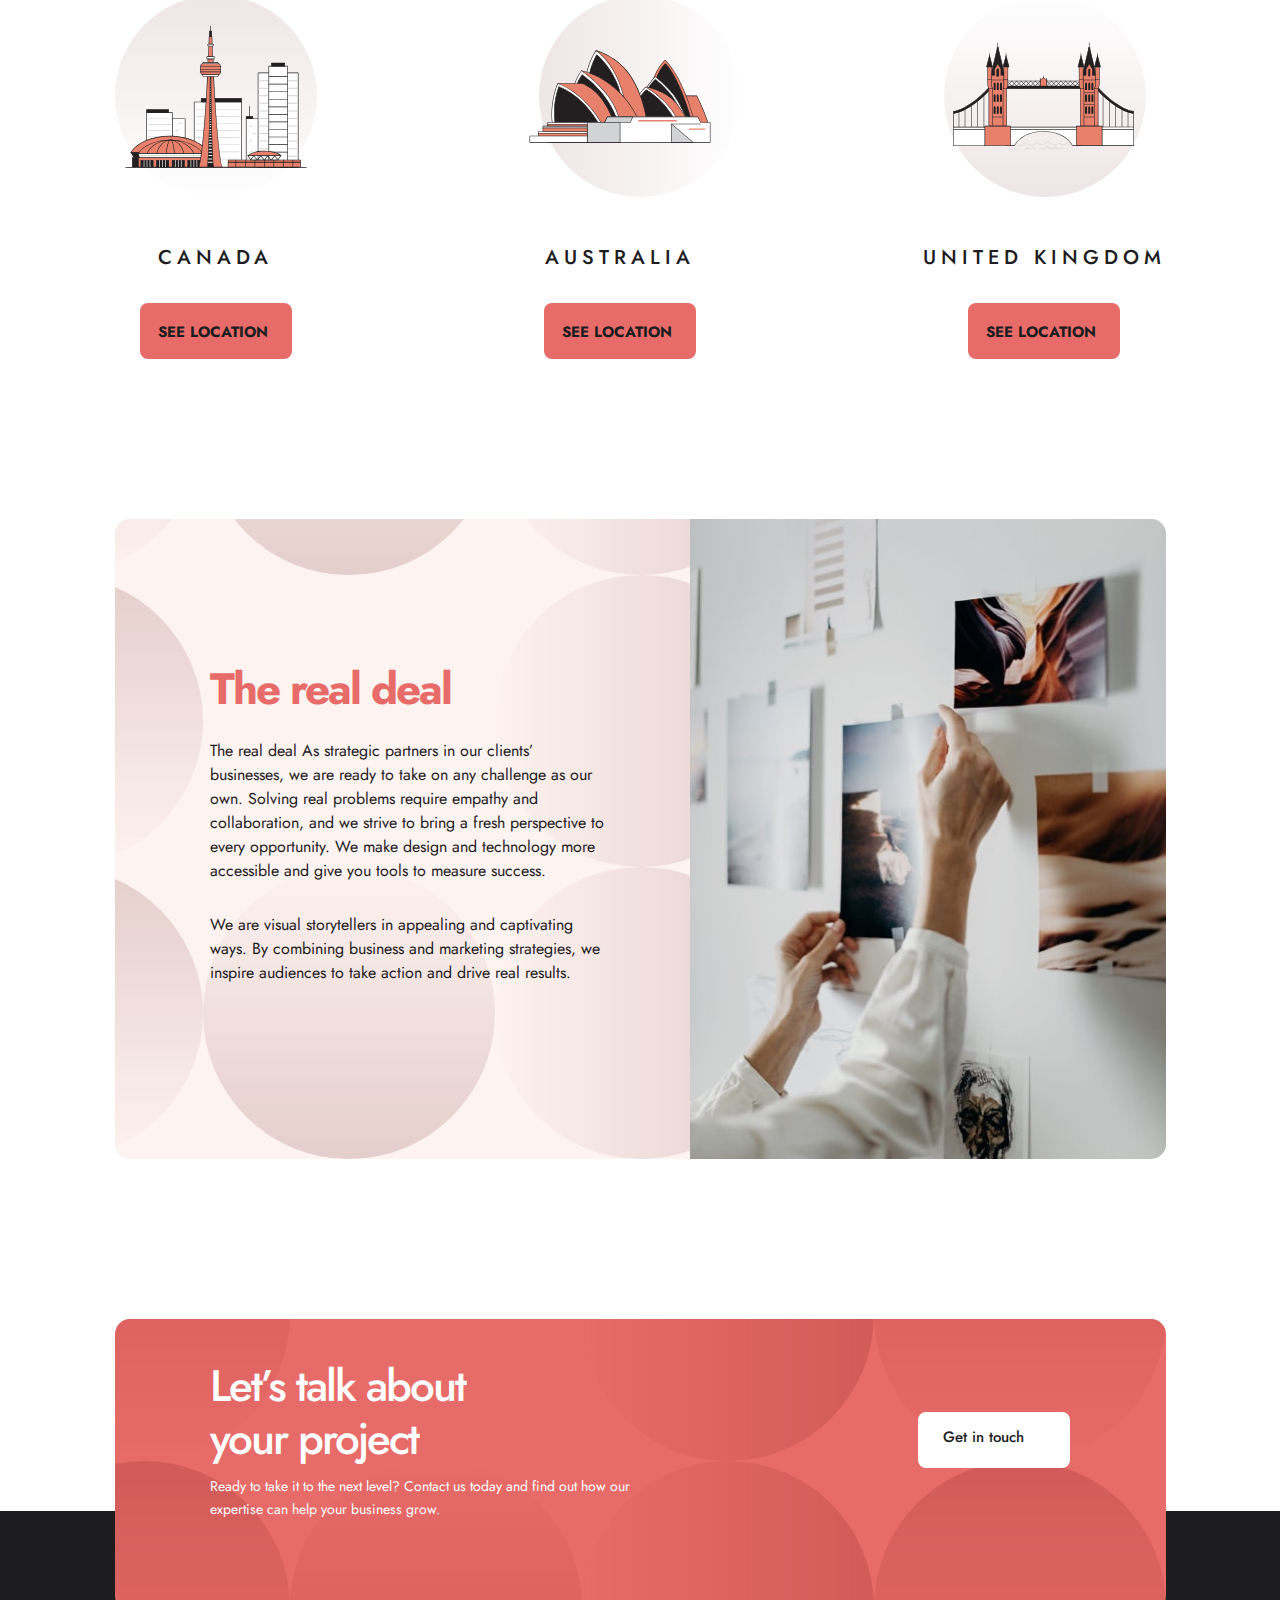
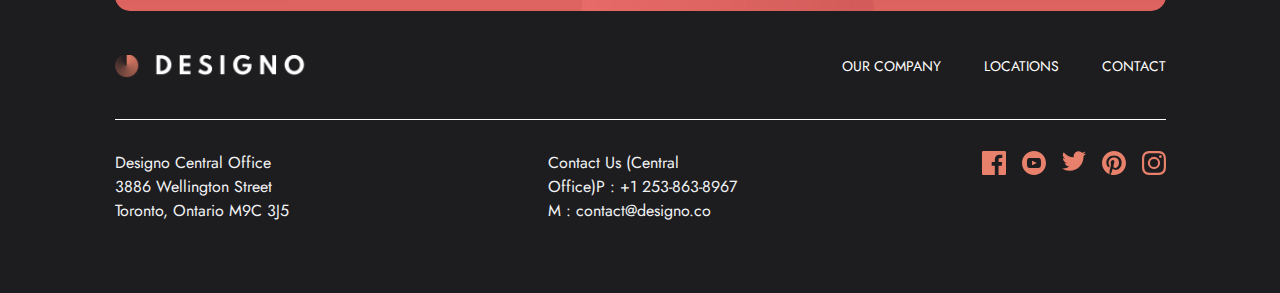
==== commit de019919: "Refactor header links to use relative paths" ====
--- a/pages/about.html
+++ b/pages/about.html
@@ -20,8 +20,8 @@
         </a>
         <div class="header__title">
           <a class="header__text" href="">OUR COMPANY</a>
-          <a class="header__text" href="">LOCATIONS</a>
-          <a class="header__text" href="">CONTACT</a>
+          <a class="header__text" href="../pages/locations.html">LOCATIONS</a>
+          <a class="header__text" href="../pages/contact.html">CONTACT</a>
         </div>
       </div>
     </header>
--- a/css/style.min.css
+++ b/css/style.min.css
@@ -1 +1 @@
-/*! normalize.css v8.0.1 | MIT License | github.com/necolas/normalize.css */html{line-height:1.15;-webkit-text-size-adjust:100%}body{margin:0}main{display:block}h1{font-size:2em;margin:.67em 0}hr{-webkit-box-sizing:content-box;box-sizing:content-box;height:0;overflow:visible}pre{font-family:monospace,monospace;font-size:1em}a{background-color:rgba(0,0,0,0)}abbr[title]{border-bottom:none;text-decoration:underline;-webkit-text-decoration:underline dotted;text-decoration:underline dotted}b,strong{font-weight:bolder}code,kbd,samp{font-family:monospace,monospace;font-size:1em}small{font-size:80%}sub,sup{font-size:75%;line-height:0;position:relative;vertical-align:baseline}sub{bottom:-0.25em}sup{top:-0.5em}img{border-style:none}button,input,optgroup,select,textarea{font-family:inherit;font-size:100%;line-height:1.15;margin:0}button,input{overflow:visible}button,select{text-transform:none}button,[type=button],[type=reset],[type=submit]{-webkit-appearance:button}button::-moz-focus-inner,[type=button]::-moz-focus-inner,[type=reset]::-moz-focus-inner,[type=submit]::-moz-focus-inner{border-style:none;padding:0}button:-moz-focusring,[type=button]:-moz-focusring,[type=reset]:-moz-focusring,[type=submit]:-moz-focusring{outline:1px dotted ButtonText}fieldset{padding:.35em .75em .625em}legend{-webkit-box-sizing:border-box;box-sizing:border-box;color:inherit;display:table;max-width:100%;padding:0;white-space:normal}progress{vertical-align:baseline}textarea{overflow:auto}[type=checkbox],[type=radio]{-webkit-box-sizing:border-box;box-sizing:border-box;padding:0}[type=number]::-webkit-inner-spin-button,[type=number]::-webkit-outer-spin-button{height:auto}[type=search]{-webkit-appearance:textfield;outline-offset:-2px}[type=search]::-webkit-search-decoration{-webkit-appearance:none}::-webkit-file-upload-button{-webkit-appearance:button;font:inherit}details{display:block}summary{display:list-item}template{display:none}[hidden]{display:none}.Headings{font-size:4.4rem;line-height:1.2;letter-spacing:-0.2rem}.Headings-one{font-size:2.4rem;line-height:1.4;letter-spacing:-0.1rem}.Paragraphs{font-size:1.4rem;line-height:1.6;letter-spacing:0rem}.Buttons{font-size:1.6rem;line-height:1.5;letter-spacing:0rem}@font-face{font-display:swap;font-family:"Jost";font-style:normal;font-weight:400;src:url("../fonts/jost-v18-latin-regular.woff2") format("woff2")}@font-face{font-display:swap;font-family:"Jost";font-style:normal;font-weight:500;src:url("../fonts/jost-v18-latin-500.woff2") format("woff2")}@font-face{font-display:swap;font-family:"Jost";font-style:normal;font-weight:700;src:url("../fonts/jost-v18-latin-700.woff2") format("woff2")}*,*::after,*::before{margin:0;padding:0;-webkit-box-sizing:border-box;box-sizing:border-box}*:focus{outline:2px dotted red;outline-offset:4px}html{height:100%;font-size:62.5%;scroll-behavior:smooth}ul,ol{list-style:none}a{display:inline-block;text-decoration:none}img{-o-object-fit:cover;object-fit:cover;display:-webkit-box;display:-ms-flexbox;display:flex}body{font-family:"Jost";display:-webkit-box;display:-ms-flexbox;display:flex;-webkit-box-orient:vertical;-webkit-box-direction:normal;-ms-flex-direction:column;flex-direction:column;height:100%;overflow-x:hidden;background-color:#fff;color:#1d1c1e}main{-webkit-box-flex:1;-ms-flex-positive:1;flex-grow:1}.container{width:100%;max-width:1111px;margin-left:auto;margin-right:auto;padding-left:30px;padding-right:30px;overflow-x:hidden}@media screen and (max-width: 850px){.container{padding-left:39px;padding-right:39px}}@media screen and (max-width: 500px){.container{padding-left:24px;padding-right:24px}}.header{margin-top:6.4rem;margin-bottom:6.7rem}.header__container{display:-webkit-box;display:-ms-flexbox;display:flex;-webkit-box-pack:justify;-ms-flex-pack:justify;justify-content:space-between;-webkit-box-align:center;-ms-flex-align:center;align-items:center}.header__text{color:#1d1c1e;margin-left:4.2rem;font-size:1.4rem;line-height:1.6;letter-spacing:0rem}.header__text:hover{color:#e76b68}.footer{background-color:#1d1c1e;color:#f1f3f5}.footer__item{margin-top:14.4rem;display:-webkit-box;display:-ms-flexbox;display:flex;-webkit-box-pack:justify;-ms-flex-pack:justify;justify-content:space-between;padding-bottom:4rem;border-bottom:1px solid #fff;margin-bottom:3.1rem}.footer__text{color:#fff;font-size:1.4rem;line-height:1.6;letter-spacing:0rem;margin-left:4rem}.footer__text:hover{color:#e76b68}.footer__items{display:-webkit-box;display:-ms-flexbox;display:flex;-webkit-box-pack:justify;-ms-flex-pack:justify;justify-content:space-between}.footer__contact{font-size:1.6rem;line-height:1.5;letter-spacing:0rem;width:19rem}.footer__contacts{font-size:1.6rem;line-height:1.5;letter-spacing:0rem;width:19rem}.footer__images{display:-webkit-box;display:-ms-flexbox;display:flex;gap:1.6rem;padding-top:4rem}.footer__image-contact{margin-bottom:7.2rem}@media screen and (max-width: 850px){.footer__item{-webkit-box-orient:vertical;-webkit-box-direction:normal;-ms-flex-direction:column;flex-direction:column;-webkit-box-align:center;-ms-flex-align:center;align-items:center;-webkit-box-pack:center;-ms-flex-pack:center;justify-content:center;gap:3.2rem}.footer__items{-webkit-box-orient:vertical;-webkit-box-direction:normal;-ms-flex-direction:column;flex-direction:column;-webkit-box-align:center;-ms-flex-align:center;align-items:center;-webkit-box-pack:center;-ms-flex-pack:center;justify-content:center;gap:4rem}}.frame__one{background-image:url("../../images/image-hero-phone.png"),url("../../images/bg-pattern-hero-home.svg");background-repeat:no-repeat,no-repeat;background-position:top right,right;margin-bottom:16rem;width:100%;background-color:#e76b68;color:#fff;height:64rem;border-radius:1.5rem;border:1px solid rgba(0,0,0,0);padding-top:16rem;padding-left:9.5rem}.frame__text{font-size:4.4rem;line-height:1.2;letter-spacing:-0.2rem;width:50rem;height:16.5rem;margin-bottom:1.1rem}.frame__texts{font-size:1.4rem;line-height:1.6;letter-spacing:0rem;width:44.5rem;margin-bottom:4rem}.frame__title{width:15.6rem;height:5.6rem;background-color:#fff;padding:1.8rem 2.5rem 1.6rem 2.9rem;border-radius:8px;border:1px solid rgba(0,0,0,0)}.frame__content{font-size:1.4rem;line-height:1.6;letter-spacing:0rem;font-weight:500;font-size:1.6rem;color:#1d1c1e}.frame__title:hover{background-color:#ffad9b}@media screen and (max-width: 850px){.frame__one{background-image:url("../../images/image-hero-phone.png"),url("../../images/bg-pattern-hero-home.svg");background-position:bottom -35rem right,bottom right -10rem;height:843px;padding-top:6rem;padding-left:5.8rem}.frame__text{text-align:center}.frame__texts{text-align:center}.frame__two{-webkit-box-align:center;-ms-flex-align:center;align-items:center;-webkit-box-pack:center;-ms-flex-pack:center;justify-content:center;display:-webkit-box;display:-ms-flexbox;display:flex;padding-right:6rem}}@media screen and (max-width: 500px){.frame__container{background-image:url("../../images/image-hero-phone.png"),url("../../images/bg-pattern-hero-home.svg");background-color:#e76b68;color:#fff;padding:0;margin-bottom:12rem}.frame__two{margin-left:5rem}.frame__one{padding:0;margin-bottom:0}.frame__text{text-align:center}.frame__texts{text-align:center;margin-left:auto;margin-right:auto}}.project__content{display:grid;grid-template-columns:repeat(2, 1fr);grid-template-areas:"header main" "header footer";height:64rem;gap:2.4rem;margin-bottom:16rem}.project__title{font-size:4.4rem;line-height:1.2;letter-spacing:-0.2rem}.project__text{font-size:1.6rem;line-height:1.5;letter-spacing:0rem}.project__item{display:-webkit-box;display:-ms-flexbox;display:flex;-webkit-box-align:center;-ms-flex-align:center;align-items:center;-webkit-box-pack:center;-ms-flex-pack:center;justify-content:center;-webkit-box-orient:vertical;-webkit-box-direction:normal;-ms-flex-direction:column;flex-direction:column;color:#fff}.project__item:nth-child(1){grid-area:header;background-image:-webkit-gradient(linear, left top, left bottom, from(rgba(0, 0, 0, 0.5)), to(rgba(0, 0, 0, 0.5))),url("../../images/image-web-design-large.jpg");background-image:linear-gradient(rgba(0, 0, 0, 0.5), rgba(0, 0, 0, 0.5)),url("../../images/image-web-design-large.jpg");border-radius:1.5rem}.project__item:nth-child(1):hover{background-image:-webkit-gradient(linear, left top, left bottom, from(rgba(0, 0, 0, 0.3)), to(rgba(0, 0, 0, 0.3))),url("../../images/image-web-design-large.jpg");background-image:linear-gradient(rgba(0, 0, 0, 0.3), rgba(0, 0, 0, 0.3)),url("../../images/image-web-design-large.jpg")}.project__item:nth-child(1):active{background-image:-webkit-gradient(linear, left top, left bottom, from(rgba(231, 129, 107, 0.8)), to(rgba(231, 129, 107, 0.8))),url("../../images/image-web-design-large.jpg");background-image:linear-gradient(rgba(231, 129, 107, 0.8), rgba(231, 129, 107, 0.8)),url("../../images/image-web-design-large.jpg")}.project__item:nth-child(2){grid-area:main;background-image:-webkit-gradient(linear, left top, left bottom, from(rgba(0, 0, 0, 0.5)), to(rgba(0, 0, 0, 0.5))),url("../../images/image-app-design.jpg");background-image:linear-gradient(rgba(0, 0, 0, 0.5), rgba(0, 0, 0, 0.5)),url("../../images/image-app-design.jpg");border-radius:1.5rem}.project__item:nth-child(2):hover{background-image:-webkit-gradient(linear, left top, left bottom, from(rgba(0, 0, 0, 0.3)), to(rgba(0, 0, 0, 0.3))),url("../../images/image-app-design.jpg");background-image:linear-gradient(rgba(0, 0, 0, 0.3), rgba(0, 0, 0, 0.3)),url("../../images/image-app-design.jpg")}.project__item:nth-child(2):active{background-image:-webkit-gradient(linear, left top, left bottom, from(rgba(231, 129, 107, 0.8)), to(rgba(231, 129, 107, 0.8))),url("../../images/image-app-design.jpg");background-image:linear-gradient(rgba(231, 129, 107, 0.8), rgba(231, 129, 107, 0.8)),url("../../images/image-app-design.jpg")}.project__item:nth-child(3){grid-area:footer;background-image:-webkit-gradient(linear, left top, left bottom, from(rgba(0, 0, 0, 0.5)), to(rgba(0, 0, 0, 0.5))),url("../../images/image-graphic-design.jpg");background-image:linear-gradient(rgba(0, 0, 0, 0.5), rgba(0, 0, 0, 0.5)),url("../../images/image-graphic-design.jpg");border-radius:1.5rem}.project__item:nth-child(3):hover{background-image:-webkit-gradient(linear, left top, left bottom, from(rgba(0, 0, 0, 0.3)), to(rgba(0, 0, 0, 0.3))),url("../../images/image-graphic-design.jpg");background-image:linear-gradient(rgba(0, 0, 0, 0.3), rgba(0, 0, 0, 0.3)),url("../../images/image-graphic-design.jpg")}.project__item:nth-child(3):active{background-image:-webkit-gradient(linear, left top, left bottom, from(rgba(231, 129, 107, 0.8)), to(rgba(231, 129, 107, 0.8))),url("../../images/image-graphic-design.jpg");background-image:linear-gradient(rgba(231, 129, 107, 0.8), rgba(231, 129, 107, 0.8)),url("../../images/image-graphic-design.jpg")}@media screen and (max-width: 850px){.project__content{grid-template-columns:1fr;width:100%;grid-template-areas:"header " "main" "footer";margin-bottom:12rem}}@media screen and (max-width: 500px){.project__content{grid-template-columns:1fr;width:100%;grid-template-areas:"header " "main" "footer";margin-bottom:8rem}}.card__title{-webkit-box-align:center;-ms-flex-align:center;align-items:center;-webkit-box-pack:center;-ms-flex-pack:center;justify-content:center;display:-webkit-box;display:-ms-flexbox;display:flex;margin-bottom:16rem}.card__item{-webkit-box-align:center;-ms-flex-align:center;align-items:center;-webkit-box-pack:center;-ms-flex-pack:center;justify-content:center;-webkit-box-orient:vertical;-webkit-box-direction:normal;-ms-flex-direction:column;flex-direction:column}.card__image{margin-bottom:4.8rem;padding-left:7rem}.card__text{margin-bottom:3.2rem;text-align:center}.card__texts{width:35rem;height:10.4rem;text-align:center;font-size:1.6rem;line-height:1.5;letter-spacing:0rem}@media screen and (max-width: 850px){.card__title{margin-bottom:6.7rem;-webkit-box-orient:vertical;-webkit-box-direction:normal;-ms-flex-direction:column;flex-direction:column;padding-right:17rem}.card__item{-webkit-box-orient:horizontal;-webkit-box-direction:normal;-ms-flex-direction:row;flex-direction:row;display:-webkit-box;display:-ms-flexbox;display:flex;gap:4.8rem}}@media screen and (max-width: 500px){.card__title{margin-bottom:6.7rem;margin-bottom:12rem;-webkit-box-align:center;-ms-flex-align:center;align-items:center;-webkit-box-pack:center;-ms-flex-pack:center;justify-content:center;display:-webkit-box;display:-ms-flexbox;display:flex}.card__item{-webkit-box-align:center;-ms-flex-align:center;align-items:center;-webkit-box-pack:center;-ms-flex-pack:center;justify-content:center;-webkit-box-orient:vertical;-webkit-box-direction:normal;-ms-flex-direction:column;flex-direction:column}.card__one{margin-bottom:4.8rem}.card__text{padding-left:10rem}.card__texts{padding-left:10rem}.card__image{padding-left:10rem;margin-bottom:-4rem}}.about{margin-bottom:-10rem;position:relative}.about__title{background-image:url("../../images/bg-pattern-call-to-action.svg");background-position:top -15rem right;height:29.2rem;background-color:#e76b68;color:#fff;display:-webkit-box;display:-ms-flexbox;display:flex;-webkit-box-align:center;-ms-flex-align:center;align-items:center;-webkit-box-pack:justify;-ms-flex-pack:justify;justify-content:space-between;padding-bottom:5rem;padding-left:9.5rem;border-radius:1.5rem}.about__text{font-size:4.4rem;line-height:1.2;letter-spacing:-0.2rem;font-weight:500;width:26.8rem;margin-bottom:1rem}.about__texts{font-size:1.4rem;line-height:1.6;letter-spacing:0rem;width:45.9rem}.about__content{width:15.2rem;height:5.6rem;background-color:#fff;color:#1d1c1e;padding:1.7rem 2.5rem;border-radius:8px;margin-right:9.6rem}.about__text-one{font-weight:500;font-size:1.5rem}.about__content:hover{background-color:#ffad9b;color:#fff}@media screen and (max-width: 850px){.about__title{-webkit-box-orient:vertical;-webkit-box-direction:normal;-ms-flex-direction:column;flex-direction:column;height:35rem}.about__text{padding-top:5.7rem;text-align:center;padding-left:5rem;width:33.5rem}.about__texts{text-align:center;padding-right:7rem}}.web__item{background-image:url("../../images/bg-pattern-call-to-action.svg");background-position:top -15rem right;height:25.2rem;background-color:#e76b68;color:#fff;border-radius:1.5rem;-webkit-box-align:center;-ms-flex-align:center;align-items:center;-webkit-box-pack:center;-ms-flex-pack:center;justify-content:center;-webkit-box-orient:vertical;-webkit-box-direction:normal;-ms-flex-direction:column;flex-direction:column;display:-webkit-box;display:-ms-flexbox;display:flex;margin-bottom:16rem}.web__text{font-size:4.4rem;line-height:1.2;letter-spacing:-0.2rem}.web__contact{font-size:1.6rem;line-height:1.5;letter-spacing:0rem;width:40rem;text-align:center}.express__item{display:grid;grid-template-columns:repeat(auto-fit, minmax(330px, 1fr));gap:3rem;margin-bottom:16rem}.express__image{display:-webkit-box;display:-ms-flexbox;display:flex;border-radius:1.5rem 1.5rem 0 0;width:100%}.express__item-content{background-color:#fdf3f0;height:15.8rem;width:33rem;display:-webkit-box;display:-ms-flexbox;display:flex;-webkit-box-orient:vertical;-webkit-box-direction:normal;-ms-flex-direction:column;flex-direction:column;-webkit-box-pack:center;-ms-flex-pack:center;justify-content:center;-webkit-box-align:center;-ms-flex-align:center;align-items:center;gap:3rem;border-radius:0 0 1.5rem 1.5rem;width:100%}.express__title{color:#e76b68;font-size:2.4rem;line-height:1.4;letter-spacing:-0.1rem}.express__text{color:#1d1c1e;font-size:1.6rem;line-height:1.5;letter-spacing:0rem;text-align:center;width:25rem}.express__item-content:hover{background-color:#e76b68}.express__item-content:hover .express__title{color:#fff}.express__item-content:hover .express__text{color:#fff}@media screen and (max-width: 850px){.express__content{display:-webkit-box;display:-ms-flexbox;display:flex}.express__item{grid-template-columns:1fr}.express__image{border-radius:1.5rem 0 0 1.5rem}.express__item-content{border-radius:0 1.5rem 1.5rem 0;height:32rem}}@media screen and (max-width: 500px){.express__content{-webkit-box-orient:vertical;-webkit-box-direction:normal;-ms-flex-direction:column;flex-direction:column}.express__image{border-radius:1.5rem 1.5rem 0 0}.express__item-content{border-radius:0 0 1.5rem 1.5rem}}.projects__content{display:grid;grid-template-columns:repeat(2, 1fr);grid-template-areas:"header footer";height:30.8rem;gap:2.4rem;width:100%;margin-bottom:16rem}.projects__item{display:-webkit-box;display:-ms-flexbox;display:flex;-webkit-box-align:center;-ms-flex-align:center;align-items:center;-webkit-box-pack:center;-ms-flex-pack:center;justify-content:center;-webkit-box-orient:vertical;-webkit-box-direction:normal;-ms-flex-direction:column;flex-direction:column;color:#fff}.projects__title{font-size:4.4rem;line-height:1.2;letter-spacing:-0.2rem}.projects__text{font-size:1.6rem;line-height:1.5;letter-spacing:0rem}.projects__item:nth-child(1){grid-area:header;background-image:-webkit-gradient(linear, left top, left bottom, from(rgba(0, 0, 0, 0.5)), to(rgba(0, 0, 0, 0.5))),url("../../images/image-app-design.jpg");background-image:linear-gradient(rgba(0, 0, 0, 0.5), rgba(0, 0, 0, 0.5)),url("../../images/image-app-design.jpg");border-radius:1.5rem}.projects__item:nth-child(1):hover{background-image:-webkit-gradient(linear, left top, left bottom, from(rgba(0, 0, 0, 0.3)), to(rgba(0, 0, 0, 0.3))),url("../../images/image-app-design.jpg");background-image:linear-gradient(rgba(0, 0, 0, 0.3), rgba(0, 0, 0, 0.3)),url("../../images/image-app-design.jpg")}.projects__item:nth-child(1):active{background-image:-webkit-gradient(linear, left top, left bottom, from(rgba(231, 129, 107, 0.8)), to(rgba(231, 129, 107, 0.8))),url("../../images/image-app-design.jpg");background-image:linear-gradient(rgba(231, 129, 107, 0.8), rgba(231, 129, 107, 0.8)),url("../../images/image-app-design.jpg")}.projects__item:nth-child(2){grid-area:footer;background-image:-webkit-gradient(linear, left top, left bottom, from(rgba(0, 0, 0, 0.5)), to(rgba(0, 0, 0, 0.5))),url("../../images/image-graphic-design.jpg");background-image:linear-gradient(rgba(0, 0, 0, 0.5), rgba(0, 0, 0, 0.5)),url("../../images/image-graphic-design.jpg");border-radius:1.5rem}.projects__item:nth-child(2):hover{background-image:-webkit-gradient(linear, left top, left bottom, from(rgba(0, 0, 0, 0.3)), to(rgba(0, 0, 0, 0.3))),url("../../images/image-graphic-design.jpg");background-image:linear-gradient(rgba(0, 0, 0, 0.3), rgba(0, 0, 0, 0.3)),url("../../images/image-graphic-design.jpg")}.projects__item:nth-child(2):active{background-image:-webkit-gradient(linear, left top, left bottom, from(rgba(231, 129, 107, 0.8)), to(rgba(231, 129, 107, 0.8))),url("../../images/image-graphic-design.jpg");background-image:linear-gradient(rgba(231, 129, 107, 0.8), rgba(231, 129, 107, 0.8)),url("../../images/image-graphic-design.jpg")}@media screen and (max-width: 850px){.projects__content{grid-template-columns:1fr;width:100%;grid-template-areas:"header " "footer";margin-bottom:12rem}.projects__item{padding-top:5.3rem;padding-bottom:5.3rem}}@media screen and (max-width: 500px){.projects__content{grid-template-columns:1fr;width:100%;grid-template-areas:"header " "footer";margin-bottom:8rem;height:100%}.projects__item{padding-top:9rem;padding-bottom:8.9rem}}.app__item{display:grid;grid-template-columns:repeat(auto-fit, minmax(330px, 1fr));gap:3rem;margin-bottom:16rem}.app__image{display:-webkit-box;display:-ms-flexbox;display:flex;border-radius:1.5rem 1.5rem 0 0;width:100%}.app__item-content{background-color:#fdf3f0;height:15.8rem;width:33rem;display:-webkit-box;display:-ms-flexbox;display:flex;-webkit-box-orient:vertical;-webkit-box-direction:normal;-ms-flex-direction:column;flex-direction:column;-webkit-box-pack:center;-ms-flex-pack:center;justify-content:center;-webkit-box-align:center;-ms-flex-align:center;align-items:center;gap:3rem;border-radius:0 0 1.5rem 1.5rem;width:100%}.app__title{color:#e76b68;font-size:2.4rem;line-height:1.4;letter-spacing:-0.1rem}.app__text{color:#1d1c1e;font-size:1.6rem;line-height:1.5;letter-spacing:0rem;text-align:center;width:25rem}.app__item-content:hover{background-color:#e76b68}.app__item-content:hover .app__title{color:#fff}.app__item-content:hover .app__text{color:#fff}@media screen and (max-width: 850px){.app__content{display:-webkit-box;display:-ms-flexbox;display:flex}.app__item{grid-template-columns:1fr}.app__image{border-radius:1.5rem 0 0 1.5rem}.app__item-content{border-radius:0 1.5rem 1.5rem 0;height:32rem}}@media screen and (max-width: 500px){.app__content{-webkit-box-orient:vertical;-webkit-box-direction:normal;-ms-flex-direction:column;flex-direction:column}.app__image{border-radius:1.5rem 1.5rem 0 0}.app__item-content{border-radius:0 0 1.5rem 1.5rem}}.projectss__content{display:grid;grid-template-columns:repeat(2, 1fr);grid-template-areas:"header footer";height:30.8rem;gap:2.4rem;width:100%;margin-bottom:16rem}.projectss__item{display:-webkit-box;display:-ms-flexbox;display:flex;-webkit-box-align:center;-ms-flex-align:center;align-items:center;-webkit-box-pack:center;-ms-flex-pack:center;justify-content:center;-webkit-box-orient:vertical;-webkit-box-direction:normal;-ms-flex-direction:column;flex-direction:column;color:#fff}.projectss__title{font-size:4.4rem;line-height:1.2;letter-spacing:-0.2rem}.projectss__text{font-size:1.6rem;line-height:1.5;letter-spacing:0rem}.projectss__item:nth-child(1){grid-area:header;background-image:-webkit-gradient(linear, left top, left bottom, from(rgba(0, 0, 0, 0.5)), to(rgba(0, 0, 0, 0.5))),url("../../images/image-web-design-large.jpg");background-image:linear-gradient(rgba(0, 0, 0, 0.5), rgba(0, 0, 0, 0.5)),url("../../images/image-web-design-large.jpg");border-radius:1.5rem}.projectss__item:nth-child(1):hover{background-image:-webkit-gradient(linear, left top, left bottom, from(rgba(0, 0, 0, 0.3)), to(rgba(0, 0, 0, 0.3))),url("../../images/image-web-design-large.jpg");background-image:linear-gradient(rgba(0, 0, 0, 0.3), rgba(0, 0, 0, 0.3)),url("../../images/image-web-design-large.jpg")}.projectss__item:nth-child(1):active{background-image:-webkit-gradient(linear, left top, left bottom, from(rgba(231, 129, 107, 0.8)), to(rgba(231, 129, 107, 0.8))),url("../../images/image-web-design-large.jpg");background-image:linear-gradient(rgba(231, 129, 107, 0.8), rgba(231, 129, 107, 0.8)),url("../../images/image-web-design-large.jpg")}.projectss__item:nth-child(2){grid-area:footer;background-image:-webkit-gradient(linear, left top, left bottom, from(rgba(0, 0, 0, 0.5)), to(rgba(0, 0, 0, 0.5))),url("../../images/image-graphic-design.jpg");background-image:linear-gradient(rgba(0, 0, 0, 0.5), rgba(0, 0, 0, 0.5)),url("../../images/image-graphic-design.jpg");border-radius:1.5rem}.projectss__item:nth-child(2):hover{background-image:-webkit-gradient(linear, left top, left bottom, from(rgba(0, 0, 0, 0.3)), to(rgba(0, 0, 0, 0.3))),url("../../images/image-graphic-design.jpg");background-image:linear-gradient(rgba(0, 0, 0, 0.3), rgba(0, 0, 0, 0.3)),url("../../images/image-graphic-design.jpg")}.projectss__item:nth-child(2):active{background-image:-webkit-gradient(linear, left top, left bottom, from(rgba(231, 129, 107, 0.8)), to(rgba(231, 129, 107, 0.8))),url("../../images/image-graphic-design.jpg");background-image:linear-gradient(rgba(231, 129, 107, 0.8), rgba(231, 129, 107, 0.8)),url("../../images/image-graphic-design.jpg")}@media screen and (max-width: 850px){.projectss__content{grid-template-columns:1fr;width:100%;grid-template-areas:"header " "footer";margin-bottom:12rem}.projectss__item{padding-top:5.3rem;padding-bottom:5.3rem}}@media screen and (max-width: 500px){.projectss__content{grid-template-columns:1fr;width:100%;grid-template-areas:"header " "footer";margin-bottom:8rem;height:100%}.projectss__item{padding-top:9rem;padding-bottom:8.9rem}}.banner__content{background-image:url("../../images/bg-pattern-hero-about-desktop.svg");background-repeat:no-repeat;background-position:bottom left -6rem;display:-webkit-box;display:-ms-flexbox;display:flex;-webkit-box-align:center;-ms-flex-align:center;align-items:center;-webkit-box-pack:justify;-ms-flex-pack:justify;justify-content:space-between;background-color:#e76b68;color:#fff;border-radius:1.5rem;margin-bottom:16rem}.banner__title{padding-left:9.5rem}.banner__text{font-size:4.4rem;line-height:1.2;letter-spacing:-0.2rem}.banner__texts{width:40.8rem;font-size:1.6rem;line-height:1.5;letter-spacing:0rem;letter-spacing:0}.banner__image{border-radius:0 1.5rem 1.5rem 0}@media screen and (max-width: 850px){.banner__content{-webkit-box-orient:vertical;-webkit-box-direction:normal;-ms-flex-direction:column;flex-direction:column;height:65.2rem;margin-bottom:12rem}.banner__image{width:100%;height:32rem;border-radius:0 0 1.5rem 1.5rem}.banner__text{text-align:center;padding-right:9.5rem}.banner__texts{text-align:center;padding-right:9.5rem;letter-spacing:.2rem;width:100%}}@media screen and (max-width: 500px){.banner__content{height:81.5rem;margin-bottom:0;-webkit-box-orient:vertical;-webkit-box-direction:reverse;-ms-flex-direction:column-reverse;flex-direction:column-reverse}.banner__container{background-image:url("../../images/bg-pattern-hero-about-desktop.svg");background-repeat:no-repeat;background-position:bottom left -6rem;display:-webkit-box;display:-ms-flexbox;display:flex;-webkit-box-align:center;-ms-flex-align:center;align-items:center;-webkit-box-pack:justify;-ms-flex-pack:justify;justify-content:space-between;background-color:#e76b68;color:#fff;border-radius:1.5rem;margin-bottom:16rem;margin-bottom:0;border-radius:0}.banner__image{width:100%}}.cards__item{background-image:url("../../images/bg-pattern-call-to-action.svg");background-position:bottom;border-radius:1.5rem;color:#fff;background-color:#fdf3f0;display:-webkit-box;display:-ms-flexbox;display:flex;-webkit-box-align:center;-ms-flex-align:center;align-items:center;-webkit-box-pack:justify;-ms-flex-pack:justify;justify-content:space-between;margin-bottom:16rem;gap:9.4rem}.cards__item background-image{opacity:6%}.cards__image{border-radius:1.5rem 0 0 1.5rem}.cards__title{-webkit-box-orient:vertical;-webkit-box-direction:normal;-ms-flex-direction:column;flex-direction:column;padding-right:9.6rem}.cards__text{font-size:4.4rem;line-height:1.2;letter-spacing:-0.2rem;color:#e76b68;text-align:start}.cards__texts{color:#1d1c1e;text-align:start;margin-bottom:4rem}@media screen and (max-width: 850px){.cards__item{-webkit-box-orient:vertical;-webkit-box-direction:normal;-ms-flex-direction:column;flex-direction:column}.cards__image{width:100%;border-radius:1.5rem 1.5rem 0 0;height:32rem}.cards__text{text-align:center}.cards__texts{text-align:center}.cards__title{padding-left:9.6rem}}@media screen and (max-width: 500px){.cards__container{background-image:url("../../images/bg-pattern-call-to-action.svg");background-position:bottom;border-radius:1.5rem;color:#fff;background-color:#fdf3f0;display:-webkit-box;display:-ms-flexbox;display:flex;-webkit-box-orient:horizontal;-webkit-box-direction:normal;-ms-flex-direction:row;flex-direction:row;-webkit-box-align:center;-ms-flex-align:center;align-items:center;-webkit-box-pack:justify;-ms-flex-pack:justify;justify-content:space-between;margin-bottom:16rem;margin-bottom:0;border-radius:0}.cards__item{margin-bottom:0}.cards__text{width:100%;padding-left:0}.cards__texts{width:100%;padding-left:0;margin-bottom:8rem}}.location__item{background-image:url("../../images/Oval Copy 3 (1).svg"),url("../../images/Oval Copy 3.svg"),url("../../images/Oval Copy 3 (2).svg");background-repeat:no-repeat,no-repeat,no-repeat;background-position:top left,top center,top right;display:-webkit-box;display:-ms-flexbox;display:flex;-webkit-box-pack:justify;-ms-flex-pack:justify;justify-content:space-between;margin-bottom:16rem;-webkit-box-align:center;-ms-flex-align:center;align-items:center}.location__title{-webkit-box-align:center;-ms-flex-align:center;align-items:center;display:-webkit-box;display:-ms-flexbox;display:flex;-webkit-box-orient:vertical;-webkit-box-direction:normal;-ms-flex-direction:column;flex-direction:column;-webkit-box-pack:center;-ms-flex-pack:center;justify-content:center}.location__image{margin-bottom:4.8rem}.location__text{font-size:20px;font-weight:500;line-height:26px;letter-spacing:5px;margin-bottom:3.2rem}.location__button{width:15.2rem;height:5.6rem;background-color:#e76b68;padding:1.8rem 1.8rem 1.6rem 1.8rem;border-radius:8px}.location__texts{font-size:1.6rem;line-height:1.5;letter-spacing:0rem;font-size:1.5rem;color:#fff}.location__button:hover{background-color:#ffad9b}.location__texts{color:#1d1c1e}@media screen and (max-width: 850px){.location__item{background-image:url("../../images/Oval Copy 3 (1).svg"),url("../../images/Oval Copy 3.svg"),url("../../images/Oval Copy 3 (2).svg");background-position:top center,top 45rem center,bottom 15rem center;-webkit-box-orient:vertical;-webkit-box-direction:normal;-ms-flex-direction:column;flex-direction:column;gap:8rem}}.real__item{background-image:url("../../images/bg-pattern-call-to-action.svg");background-position:bottom;margin-bottom:16rem;display:-webkit-box;display:-ms-flexbox;display:flex;-webkit-box-align:center;-ms-flex-align:center;align-items:center;-webkit-box-pack:justify;-ms-flex-pack:justify;justify-content:space-between;border-radius:1.5rem;color:#1d1c1e;background-color:#fdf3f0}.real__text{color:#e76b68;font-size:4.4rem;line-height:1.2;letter-spacing:-0.2rem;margin-bottom:2.4rem}.real__title{font-size:1.6rem;line-height:1.5;letter-spacing:0rem;margin-bottom:3rem;width:40rem}.real__content{padding-left:9.5rem}.real__image{border-radius:0 1.5rem 1.5rem 0}@media screen and (max-width: 850px){.real__item{-webkit-box-orient:vertical;-webkit-box-direction:normal;-ms-flex-direction:column;flex-direction:column;padding-right:-9.5rem;margin-bottom:12rem}.real__image{width:100%;border-radius:0 0 1.5rem 1.5rem;height:32rem;max-width:85rem}.real__content{padding-right:9.5rem}.real__text{text-align:center}.real__title{text-align:center}}@media screen and (max-width: 500px){.real__item{margin-bottom:0;-webkit-box-orient:vertical;-webkit-box-direction:reverse;-ms-flex-direction:column-reverse;flex-direction:column-reverse}.real__content{margin-top:8rem}}/*# sourceMappingURL=style.min.css.map */+/*! normalize.css v8.0.1 | MIT License | github.com/necolas/normalize.css */html{line-height:1.15;-webkit-text-size-adjust:100%}body{margin:0}main{display:block}h1{font-size:2em;margin:.67em 0}hr{-webkit-box-sizing:content-box;box-sizing:content-box;height:0;overflow:visible}pre{font-family:monospace,monospace;font-size:1em}a{background-color:rgba(0,0,0,0)}abbr[title]{border-bottom:none;text-decoration:underline;-webkit-text-decoration:underline dotted;text-decoration:underline dotted}b,strong{font-weight:bolder}code,kbd,samp{font-family:monospace,monospace;font-size:1em}small{font-size:80%}sub,sup{font-size:75%;line-height:0;position:relative;vertical-align:baseline}sub{bottom:-0.25em}sup{top:-0.5em}img{border-style:none}button,input,optgroup,select,textarea{font-family:inherit;font-size:100%;line-height:1.15;margin:0}button,input{overflow:visible}button,select{text-transform:none}button,[type=button],[type=reset],[type=submit]{-webkit-appearance:button}button::-moz-focus-inner,[type=button]::-moz-focus-inner,[type=reset]::-moz-focus-inner,[type=submit]::-moz-focus-inner{border-style:none;padding:0}button:-moz-focusring,[type=button]:-moz-focusring,[type=reset]:-moz-focusring,[type=submit]:-moz-focusring{outline:1px dotted ButtonText}fieldset{padding:.35em .75em .625em}legend{-webkit-box-sizing:border-box;box-sizing:border-box;color:inherit;display:table;max-width:100%;padding:0;white-space:normal}progress{vertical-align:baseline}textarea{overflow:auto}[type=checkbox],[type=radio]{-webkit-box-sizing:border-box;box-sizing:border-box;padding:0}[type=number]::-webkit-inner-spin-button,[type=number]::-webkit-outer-spin-button{height:auto}[type=search]{-webkit-appearance:textfield;outline-offset:-2px}[type=search]::-webkit-search-decoration{-webkit-appearance:none}::-webkit-file-upload-button{-webkit-appearance:button;font:inherit}details{display:block}summary{display:list-item}template{display:none}[hidden]{display:none}.Headings{font-size:4.4rem;line-height:1.2;letter-spacing:-0.2rem}.Headings-one{font-size:2.4rem;line-height:1.4;letter-spacing:-0.1rem}.Paragraphs{font-size:1.4rem;line-height:1.6;letter-spacing:0rem}.Buttons{font-size:1.6rem;line-height:1.5;letter-spacing:0rem}@font-face{font-display:swap;font-family:"Jost";font-style:normal;font-weight:400;src:url("../fonts/jost-v18-latin-regular.woff2") format("woff2")}@font-face{font-display:swap;font-family:"Jost";font-style:normal;font-weight:500;src:url("../fonts/jost-v18-latin-500.woff2") format("woff2")}@font-face{font-display:swap;font-family:"Jost";font-style:normal;font-weight:700;src:url("../fonts/jost-v18-latin-700.woff2") format("woff2")}*,*::after,*::before{margin:0;padding:0;-webkit-box-sizing:border-box;box-sizing:border-box}*:focus{outline:2px dotted red;outline-offset:4px}html{height:100%;font-size:62.5%;scroll-behavior:smooth}ul,ol{list-style:none}a{display:inline-block;text-decoration:none}img{-o-object-fit:cover;object-fit:cover;display:-webkit-box;display:-ms-flexbox;display:flex}body{font-family:"Jost";display:-webkit-box;display:-ms-flexbox;display:flex;-webkit-box-orient:vertical;-webkit-box-direction:normal;-ms-flex-direction:column;flex-direction:column;height:100%;overflow-x:hidden;background-color:#fff;color:#1d1c1e}main{-webkit-box-flex:1;-ms-flex-positive:1;flex-grow:1}.container{width:100%;max-width:1111px;margin-left:auto;margin-right:auto;padding-left:30px;padding-right:30px;overflow-x:hidden}@media screen and (max-width: 850px){.container{padding-left:39px;padding-right:39px}}@media screen and (max-width: 500px){.container{padding-left:24px;padding-right:24px}}.header{margin-top:6.4rem;margin-bottom:6.7rem}.header__container{display:-webkit-box;display:-ms-flexbox;display:flex;-webkit-box-pack:justify;-ms-flex-pack:justify;justify-content:space-between;-webkit-box-align:center;-ms-flex-align:center;align-items:center}.header__text{color:#1d1c1e;margin-left:4.2rem;font-size:1.4rem;line-height:1.6;letter-spacing:0rem}.header__text:hover{color:#e76b68}.footer{background-color:#1d1c1e;color:#f1f3f5}.footer__item{margin-top:14.4rem;display:-webkit-box;display:-ms-flexbox;display:flex;-webkit-box-pack:justify;-ms-flex-pack:justify;justify-content:space-between;padding-bottom:4rem;border-bottom:1px solid #fff;margin-bottom:3.1rem}.footer__text{color:#fff;font-size:1.4rem;line-height:1.6;letter-spacing:0rem;margin-left:4rem}.footer__text:hover{color:#e76b68}.footer__items{display:-webkit-box;display:-ms-flexbox;display:flex;-webkit-box-pack:justify;-ms-flex-pack:justify;justify-content:space-between;margin-bottom:7rem}.footer__contact{font-size:1.6rem;line-height:1.5;letter-spacing:0rem;width:19rem}.footer__contacts{font-size:1.6rem;line-height:1.5;letter-spacing:0rem;width:19rem}.footer__images{display:-webkit-box;display:-ms-flexbox;display:flex;gap:1.6rem}@media screen and (max-width: 850px){.footer__item{-webkit-box-orient:vertical;-webkit-box-direction:normal;-ms-flex-direction:column;flex-direction:column;-webkit-box-align:center;-ms-flex-align:center;align-items:center;-webkit-box-pack:center;-ms-flex-pack:center;justify-content:center;gap:3.2rem}.footer__items{-webkit-box-orient:vertical;-webkit-box-direction:normal;-ms-flex-direction:column;flex-direction:column;-webkit-box-align:center;-ms-flex-align:center;align-items:center;-webkit-box-pack:center;-ms-flex-pack:center;justify-content:center;gap:4rem}}.footer__image-contact:hover{background-color:#ffad9b}.frame__one{background-image:url("../../images/image-hero-phone.png"),url("../../images/bg-pattern-hero-home.svg");background-repeat:no-repeat,no-repeat;background-position:top right,right;margin-bottom:16rem;width:100%;background-color:#e76b68;color:#fff;height:64rem;border-radius:1.5rem;border:1px solid rgba(0,0,0,0);padding-top:16rem;padding-left:9.5rem}.frame__text{font-size:4.4rem;line-height:1.2;letter-spacing:-0.2rem;width:50rem;height:16.5rem;margin-bottom:1.1rem}.frame__texts{font-size:1.4rem;line-height:1.6;letter-spacing:0rem;width:44.5rem;margin-bottom:4rem}.frame__title{width:15.6rem;height:5.6rem;background-color:#fff;padding:1.8rem 2.5rem 1.6rem 2.9rem;border-radius:8px;border:1px solid rgba(0,0,0,0)}.frame__content{font-size:1.4rem;line-height:1.6;letter-spacing:0rem;font-weight:500;font-size:1.6rem;color:#1d1c1e}.frame__title:hover{background-color:#ffad9b}@media screen and (max-width: 850px){.frame__one{background-image:url("../../images/image-hero-phone.png"),url("../../images/bg-pattern-hero-home.svg");background-position:bottom -35rem right,bottom right -10rem;height:843px;padding-top:6rem;padding-left:5.8rem}.frame__text{text-align:center}.frame__texts{text-align:center}.frame__two{-webkit-box-align:center;-ms-flex-align:center;align-items:center;-webkit-box-pack:center;-ms-flex-pack:center;justify-content:center;display:-webkit-box;display:-ms-flexbox;display:flex;padding-right:6rem}}@media screen and (max-width: 500px){.frame__container{background-image:url("../../images/image-hero-phone.png"),url("../../images/bg-pattern-hero-home.svg");background-color:#e76b68;color:#fff;padding:0;margin-bottom:12rem}.frame__two{margin-left:5rem}.frame__one{padding:0;margin-bottom:0}.frame__text{text-align:center}.frame__texts{text-align:center;margin-left:auto;margin-right:auto}}.project__content{display:grid;grid-template-columns:repeat(2, 1fr);grid-template-areas:"header main" "header footer";height:64rem;gap:2.4rem;margin-bottom:16rem}.project__title{font-size:4.4rem;line-height:1.2;letter-spacing:-0.2rem}.project__text{font-size:1.6rem;line-height:1.5;letter-spacing:0rem}.project__item{display:-webkit-box;display:-ms-flexbox;display:flex;-webkit-box-align:center;-ms-flex-align:center;align-items:center;-webkit-box-pack:center;-ms-flex-pack:center;justify-content:center;-webkit-box-orient:vertical;-webkit-box-direction:normal;-ms-flex-direction:column;flex-direction:column;color:#fff}.project__item:nth-child(1){grid-area:header;background-image:-webkit-gradient(linear, left top, left bottom, from(rgba(0, 0, 0, 0.5)), to(rgba(0, 0, 0, 0.5))),url("../../images/image-web-design-large.jpg");background-image:linear-gradient(rgba(0, 0, 0, 0.5), rgba(0, 0, 0, 0.5)),url("../../images/image-web-design-large.jpg");border-radius:1.5rem}.project__item:nth-child(1):hover{background-image:-webkit-gradient(linear, left top, left bottom, from(rgba(0, 0, 0, 0.3)), to(rgba(0, 0, 0, 0.3))),url("../../images/image-web-design-large.jpg");background-image:linear-gradient(rgba(0, 0, 0, 0.3), rgba(0, 0, 0, 0.3)),url("../../images/image-web-design-large.jpg")}.project__item:nth-child(1):active{background-image:-webkit-gradient(linear, left top, left bottom, from(rgba(231, 129, 107, 0.8)), to(rgba(231, 129, 107, 0.8))),url("../../images/image-web-design-large.jpg");background-image:linear-gradient(rgba(231, 129, 107, 0.8), rgba(231, 129, 107, 0.8)),url("../../images/image-web-design-large.jpg")}.project__item:nth-child(2){grid-area:main;background-image:-webkit-gradient(linear, left top, left bottom, from(rgba(0, 0, 0, 0.5)), to(rgba(0, 0, 0, 0.5))),url("../../images/image-app-design.jpg");background-image:linear-gradient(rgba(0, 0, 0, 0.5), rgba(0, 0, 0, 0.5)),url("../../images/image-app-design.jpg");border-radius:1.5rem}.project__item:nth-child(2):hover{background-image:-webkit-gradient(linear, left top, left bottom, from(rgba(0, 0, 0, 0.3)), to(rgba(0, 0, 0, 0.3))),url("../../images/image-app-design.jpg");background-image:linear-gradient(rgba(0, 0, 0, 0.3), rgba(0, 0, 0, 0.3)),url("../../images/image-app-design.jpg")}.project__item:nth-child(2):active{background-image:-webkit-gradient(linear, left top, left bottom, from(rgba(231, 129, 107, 0.8)), to(rgba(231, 129, 107, 0.8))),url("../../images/image-app-design.jpg");background-image:linear-gradient(rgba(231, 129, 107, 0.8), rgba(231, 129, 107, 0.8)),url("../../images/image-app-design.jpg")}.project__item:nth-child(3){grid-area:footer;background-image:-webkit-gradient(linear, left top, left bottom, from(rgba(0, 0, 0, 0.5)), to(rgba(0, 0, 0, 0.5))),url("../../images/image-graphic-design.jpg");background-image:linear-gradient(rgba(0, 0, 0, 0.5), rgba(0, 0, 0, 0.5)),url("../../images/image-graphic-design.jpg");border-radius:1.5rem}.project__item:nth-child(3):hover{background-image:-webkit-gradient(linear, left top, left bottom, from(rgba(0, 0, 0, 0.3)), to(rgba(0, 0, 0, 0.3))),url("../../images/image-graphic-design.jpg");background-image:linear-gradient(rgba(0, 0, 0, 0.3), rgba(0, 0, 0, 0.3)),url("../../images/image-graphic-design.jpg")}.project__item:nth-child(3):active{background-image:-webkit-gradient(linear, left top, left bottom, from(rgba(231, 129, 107, 0.8)), to(rgba(231, 129, 107, 0.8))),url("../../images/image-graphic-design.jpg");background-image:linear-gradient(rgba(231, 129, 107, 0.8), rgba(231, 129, 107, 0.8)),url("../../images/image-graphic-design.jpg")}@media screen and (max-width: 850px){.project__content{grid-template-columns:1fr;width:100%;grid-template-areas:"header " "main" "footer";margin-bottom:12rem}}@media screen and (max-width: 500px){.project__content{grid-template-columns:1fr;width:100%;grid-template-areas:"header " "main" "footer";margin-bottom:8rem}}.card__title{-webkit-box-align:center;-ms-flex-align:center;align-items:center;-webkit-box-pack:center;-ms-flex-pack:center;justify-content:center;display:-webkit-box;display:-ms-flexbox;display:flex;margin-bottom:16rem}.card__item{-webkit-box-align:center;-ms-flex-align:center;align-items:center;-webkit-box-pack:center;-ms-flex-pack:center;justify-content:center;-webkit-box-orient:vertical;-webkit-box-direction:normal;-ms-flex-direction:column;flex-direction:column}.card__image{margin-bottom:4.8rem;padding-left:7rem}.card__text{margin-bottom:3.2rem;text-align:center}.card__texts{width:35rem;height:10.4rem;text-align:center;font-size:1.6rem;line-height:1.5;letter-spacing:0rem}@media screen and (max-width: 850px){.card__title{margin-bottom:6.7rem;-webkit-box-orient:vertical;-webkit-box-direction:normal;-ms-flex-direction:column;flex-direction:column;padding-right:17rem}.card__item{-webkit-box-orient:horizontal;-webkit-box-direction:normal;-ms-flex-direction:row;flex-direction:row;display:-webkit-box;display:-ms-flexbox;display:flex;gap:4.8rem}}@media screen and (max-width: 500px){.card__title{margin-bottom:6.7rem;margin-bottom:12rem;-webkit-box-align:center;-ms-flex-align:center;align-items:center;-webkit-box-pack:center;-ms-flex-pack:center;justify-content:center;display:-webkit-box;display:-ms-flexbox;display:flex}.card__item{-webkit-box-align:center;-ms-flex-align:center;align-items:center;-webkit-box-pack:center;-ms-flex-pack:center;justify-content:center;-webkit-box-orient:vertical;-webkit-box-direction:normal;-ms-flex-direction:column;flex-direction:column}.card__one{margin-bottom:4.8rem}.card__text{padding-left:10rem}.card__texts{padding-left:10rem}.card__image{padding-left:10rem;margin-bottom:-4rem}}.about{margin-bottom:-10rem;position:relative}.about__title{background-image:url("../../images/bg-pattern-call-to-action.svg");background-position:top -15rem right;height:29.2rem;background-color:#e76b68;color:#fff;display:-webkit-box;display:-ms-flexbox;display:flex;-webkit-box-align:center;-ms-flex-align:center;align-items:center;-webkit-box-pack:justify;-ms-flex-pack:justify;justify-content:space-between;padding-bottom:5rem;padding-left:9.5rem;border-radius:1.5rem}.about__text{font-size:4.4rem;line-height:1.2;letter-spacing:-0.2rem;font-weight:500;width:26.8rem;margin-bottom:1rem}.about__texts{font-size:1.4rem;line-height:1.6;letter-spacing:0rem;width:45.9rem}.about__content{width:15.2rem;height:5.6rem;background-color:#fff;color:#1d1c1e;padding:1.7rem 2.5rem;border-radius:8px;margin-right:9.6rem}.about__text-one{font-weight:500;font-size:1.5rem}.about__content:hover{background-color:#ffad9b;color:#fff}@media screen and (max-width: 850px){.about__title{-webkit-box-orient:vertical;-webkit-box-direction:normal;-ms-flex-direction:column;flex-direction:column;height:35rem}.about__text{padding-top:5.7rem;text-align:center;padding-left:5rem;width:33.5rem}.about__texts{text-align:center;padding-right:7rem}}.web__item{background-image:url("../../images/bg-pattern-call-to-action.svg");background-position:top -15rem right;height:25.2rem;background-color:#e76b68;color:#fff;border-radius:1.5rem;-webkit-box-align:center;-ms-flex-align:center;align-items:center;-webkit-box-pack:center;-ms-flex-pack:center;justify-content:center;-webkit-box-orient:vertical;-webkit-box-direction:normal;-ms-flex-direction:column;flex-direction:column;display:-webkit-box;display:-ms-flexbox;display:flex;margin-bottom:16rem}.web__text{font-size:4.4rem;line-height:1.2;letter-spacing:-0.2rem}.web__contact{font-size:1.6rem;line-height:1.5;letter-spacing:0rem;width:40rem;text-align:center}.express__item{display:grid;grid-template-columns:repeat(auto-fit, minmax(330px, 1fr));gap:3rem;margin-bottom:16rem}.express__image{display:-webkit-box;display:-ms-flexbox;display:flex;border-radius:1.5rem 1.5rem 0 0;width:100%}.express__item-content{background-color:#fdf3f0;height:15.8rem;width:33rem;display:-webkit-box;display:-ms-flexbox;display:flex;-webkit-box-orient:vertical;-webkit-box-direction:normal;-ms-flex-direction:column;flex-direction:column;-webkit-box-pack:center;-ms-flex-pack:center;justify-content:center;-webkit-box-align:center;-ms-flex-align:center;align-items:center;gap:3rem;border-radius:0 0 1.5rem 1.5rem;width:100%}.express__title{color:#e76b68;font-size:2.4rem;line-height:1.4;letter-spacing:-0.1rem}.express__text{color:#1d1c1e;font-size:1.6rem;line-height:1.5;letter-spacing:0rem;text-align:center;width:25rem}.express__item-content:hover{background-color:#e76b68}.express__item-content:hover__title{color:#fff}.express__item-content:hover__text{color:#fff}@media screen and (max-width: 850px){.express__content{display:-webkit-box;display:-ms-flexbox;display:flex}.express__item{grid-template-columns:1fr}.express__image{border-radius:1.5rem 0 0 1.5rem}.express__item-content{border-radius:0 1.5rem 1.5rem 0;height:32rem}}@media screen and (max-width: 500px){.express__content{-webkit-box-orient:vertical;-webkit-box-direction:normal;-ms-flex-direction:column;flex-direction:column}.express__image{border-radius:1.5rem 1.5rem 0 0}.express__item-content{border-radius:0 0 1.5rem 1.5rem}}.projects__content{display:grid;grid-template-columns:repeat(2, 1fr);grid-template-areas:"header footer";height:30.8rem;gap:2.4rem;width:100%;margin-bottom:16rem}.projects__item{display:-webkit-box;display:-ms-flexbox;display:flex;-webkit-box-align:center;-ms-flex-align:center;align-items:center;-webkit-box-pack:center;-ms-flex-pack:center;justify-content:center;-webkit-box-orient:vertical;-webkit-box-direction:normal;-ms-flex-direction:column;flex-direction:column;color:#fff}.projects__title{font-size:4.4rem;line-height:1.2;letter-spacing:-0.2rem}.projects__text{font-size:1.6rem;line-height:1.5;letter-spacing:0rem}.projects__item:nth-child(1){grid-area:header;background-image:-webkit-gradient(linear, left top, left bottom, from(rgba(0, 0, 0, 0.5)), to(rgba(0, 0, 0, 0.5))),url("../../images/image-app-design.jpg");background-image:linear-gradient(rgba(0, 0, 0, 0.5), rgba(0, 0, 0, 0.5)),url("../../images/image-app-design.jpg");border-radius:1.5rem}.projects__item:nth-child(1):hover{background-image:-webkit-gradient(linear, left top, left bottom, from(rgba(0, 0, 0, 0.3)), to(rgba(0, 0, 0, 0.3))),url("../../images/image-app-design.jpg");background-image:linear-gradient(rgba(0, 0, 0, 0.3), rgba(0, 0, 0, 0.3)),url("../../images/image-app-design.jpg")}.projects__item:nth-child(1):active{background-image:-webkit-gradient(linear, left top, left bottom, from(rgba(231, 129, 107, 0.8)), to(rgba(231, 129, 107, 0.8))),url("../../images/image-app-design.jpg");background-image:linear-gradient(rgba(231, 129, 107, 0.8), rgba(231, 129, 107, 0.8)),url("../../images/image-app-design.jpg")}.projects__item:nth-child(2){grid-area:footer;background-image:-webkit-gradient(linear, left top, left bottom, from(rgba(0, 0, 0, 0.5)), to(rgba(0, 0, 0, 0.5))),url("../../images/image-graphic-design.jpg");background-image:linear-gradient(rgba(0, 0, 0, 0.5), rgba(0, 0, 0, 0.5)),url("../../images/image-graphic-design.jpg");border-radius:1.5rem}.projects__item:nth-child(2):hover{background-image:-webkit-gradient(linear, left top, left bottom, from(rgba(0, 0, 0, 0.3)), to(rgba(0, 0, 0, 0.3))),url("../../images/image-graphic-design.jpg");background-image:linear-gradient(rgba(0, 0, 0, 0.3), rgba(0, 0, 0, 0.3)),url("../../images/image-graphic-design.jpg")}.projects__item:nth-child(2):active{background-image:-webkit-gradient(linear, left top, left bottom, from(rgba(231, 129, 107, 0.8)), to(rgba(231, 129, 107, 0.8))),url("../../images/image-graphic-design.jpg");background-image:linear-gradient(rgba(231, 129, 107, 0.8), rgba(231, 129, 107, 0.8)),url("../../images/image-graphic-design.jpg")}@media screen and (max-width: 850px){.projects__content{grid-template-columns:1fr;width:100%;grid-template-areas:"header " "footer";margin-bottom:12rem}.projects__item{padding-top:5.3rem;padding-bottom:5.3rem}}@media screen and (max-width: 500px){.projects__content{grid-template-columns:1fr;width:100%;grid-template-areas:"header " "footer";margin-bottom:8rem;height:100%}.projects__item{padding-top:9rem;padding-bottom:8.9rem}}.app__item{display:grid;grid-template-columns:repeat(auto-fit, minmax(330px, 1fr));gap:3rem;margin-bottom:16rem}.app__image{display:-webkit-box;display:-ms-flexbox;display:flex;border-radius:1.5rem 1.5rem 0 0;width:100%}.app__item-content{background-color:#fdf3f0;height:15.8rem;width:33rem;display:-webkit-box;display:-ms-flexbox;display:flex;-webkit-box-orient:vertical;-webkit-box-direction:normal;-ms-flex-direction:column;flex-direction:column;-webkit-box-pack:center;-ms-flex-pack:center;justify-content:center;-webkit-box-align:center;-ms-flex-align:center;align-items:center;gap:3rem;border-radius:0 0 1.5rem 1.5rem;width:100%}.app__title{color:#e76b68;font-size:2.4rem;line-height:1.4;letter-spacing:-0.1rem}.app__text{color:#1d1c1e;font-size:1.6rem;line-height:1.5;letter-spacing:0rem;text-align:center;width:25rem}.app__item-content:hover{background-color:#e76b68}.app__item-content:hover__title{color:#fff}.app__item-content:hover__text{color:#fff}@media screen and (max-width: 850px){.app__content{display:-webkit-box;display:-ms-flexbox;display:flex}.app__item{grid-template-columns:1fr}.app__image{border-radius:1.5rem 0 0 1.5rem}.app__item-content{border-radius:0 1.5rem 1.5rem 0;height:32rem}}@media screen and (max-width: 500px){.app__content{-webkit-box-orient:vertical;-webkit-box-direction:normal;-ms-flex-direction:column;flex-direction:column}.app__image{border-radius:1.5rem 1.5rem 0 0}.app__item-content{border-radius:0 0 1.5rem 1.5rem}}.projectss__content{display:grid;grid-template-columns:repeat(2, 1fr);grid-template-areas:"header footer";height:30.8rem;gap:2.4rem;width:100%;margin-bottom:16rem}.projectss__item{display:-webkit-box;display:-ms-flexbox;display:flex;-webkit-box-align:center;-ms-flex-align:center;align-items:center;-webkit-box-pack:center;-ms-flex-pack:center;justify-content:center;-webkit-box-orient:vertical;-webkit-box-direction:normal;-ms-flex-direction:column;flex-direction:column;color:#fff}.projectss__title{font-size:4.4rem;line-height:1.2;letter-spacing:-0.2rem}.projectss__text{font-size:1.6rem;line-height:1.5;letter-spacing:0rem}.projectss__item:nth-child(1){grid-area:header;background-image:-webkit-gradient(linear, left top, left bottom, from(rgba(0, 0, 0, 0.5)), to(rgba(0, 0, 0, 0.5))),url("../../images/image-web-design-large.jpg");background-image:linear-gradient(rgba(0, 0, 0, 0.5), rgba(0, 0, 0, 0.5)),url("../../images/image-web-design-large.jpg");border-radius:1.5rem}.projectss__item:nth-child(1):hover{background-image:-webkit-gradient(linear, left top, left bottom, from(rgba(0, 0, 0, 0.3)), to(rgba(0, 0, 0, 0.3))),url("../../images/image-web-design-large.jpg");background-image:linear-gradient(rgba(0, 0, 0, 0.3), rgba(0, 0, 0, 0.3)),url("../../images/image-web-design-large.jpg")}.projectss__item:nth-child(1):active{background-image:-webkit-gradient(linear, left top, left bottom, from(rgba(231, 129, 107, 0.8)), to(rgba(231, 129, 107, 0.8))),url("../../images/image-web-design-large.jpg");background-image:linear-gradient(rgba(231, 129, 107, 0.8), rgba(231, 129, 107, 0.8)),url("../../images/image-web-design-large.jpg")}.projectss__item:nth-child(2){grid-area:footer;background-image:-webkit-gradient(linear, left top, left bottom, from(rgba(0, 0, 0, 0.5)), to(rgba(0, 0, 0, 0.5))),url("../../images/image-graphic-design.jpg");background-image:linear-gradient(rgba(0, 0, 0, 0.5), rgba(0, 0, 0, 0.5)),url("../../images/image-graphic-design.jpg");border-radius:1.5rem}.projectss__item:nth-child(2):hover{background-image:-webkit-gradient(linear, left top, left bottom, from(rgba(0, 0, 0, 0.3)), to(rgba(0, 0, 0, 0.3))),url("../../images/image-graphic-design.jpg");background-image:linear-gradient(rgba(0, 0, 0, 0.3), rgba(0, 0, 0, 0.3)),url("../../images/image-graphic-design.jpg")}.projectss__item:nth-child(2):active{background-image:-webkit-gradient(linear, left top, left bottom, from(rgba(231, 129, 107, 0.8)), to(rgba(231, 129, 107, 0.8))),url("../../images/image-graphic-design.jpg");background-image:linear-gradient(rgba(231, 129, 107, 0.8), rgba(231, 129, 107, 0.8)),url("../../images/image-graphic-design.jpg")}@media screen and (max-width: 850px){.projectss__content{grid-template-columns:1fr;width:100%;grid-template-areas:"header " "footer";margin-bottom:12rem}.projectss__item{padding-top:5.3rem;padding-bottom:5.3rem}}@media screen and (max-width: 500px){.projectss__content{grid-template-columns:1fr;width:100%;grid-template-areas:"header " "footer";margin-bottom:8rem;height:100%}.projectss__item{padding-top:9rem;padding-bottom:8.9rem}}.banner__content{background-image:url("../../images/bg-pattern-hero-about-desktop.svg");background-repeat:no-repeat;background-position:bottom left -6rem;display:-webkit-box;display:-ms-flexbox;display:flex;-webkit-box-align:center;-ms-flex-align:center;align-items:center;-webkit-box-pack:justify;-ms-flex-pack:justify;justify-content:space-between;background-color:#e76b68;color:#fff;border-radius:1.5rem;margin-bottom:16rem}.banner__title{padding-left:9.5rem}.banner__text{font-size:4.4rem;line-height:1.2;letter-spacing:-0.2rem}.banner__texts{width:40.8rem;font-size:1.6rem;line-height:1.5;letter-spacing:0rem;letter-spacing:0}.banner__image{border-radius:0 1.5rem 1.5rem 0}@media screen and (max-width: 850px){.banner__content{-webkit-box-orient:vertical;-webkit-box-direction:normal;-ms-flex-direction:column;flex-direction:column;height:65.2rem;margin-bottom:12rem}.banner__image{width:100%;height:32rem;border-radius:0 0 1.5rem 1.5rem}.banner__text{text-align:center;padding-right:9.5rem}.banner__texts{text-align:center;padding-right:9.5rem;letter-spacing:.2rem;width:100%}}@media screen and (max-width: 500px){.banner__content{height:81.5rem;margin-bottom:0;-webkit-box-orient:vertical;-webkit-box-direction:reverse;-ms-flex-direction:column-reverse;flex-direction:column-reverse}.banner__container{background-image:url("../../images/bg-pattern-hero-about-desktop.svg");background-repeat:no-repeat;background-position:bottom left -6rem;display:-webkit-box;display:-ms-flexbox;display:flex;-webkit-box-align:center;-ms-flex-align:center;align-items:center;-webkit-box-pack:justify;-ms-flex-pack:justify;justify-content:space-between;background-color:#e76b68;color:#fff;border-radius:1.5rem;margin-bottom:16rem;margin-bottom:0;border-radius:0}.banner__image{width:100%}}.cards__item{background-image:url("../../images/bg-pattern-call-to-action.svg");background-position:bottom;border-radius:1.5rem;color:#fff;background-color:#fdf3f0;display:-webkit-box;display:-ms-flexbox;display:flex;-webkit-box-align:center;-ms-flex-align:center;align-items:center;-webkit-box-pack:justify;-ms-flex-pack:justify;justify-content:space-between;margin-bottom:16rem;gap:9.4rem}.cards__item background-image{opacity:6%}.cards__image{border-radius:1.5rem 0 0 1.5rem}.cards__title{-webkit-box-orient:vertical;-webkit-box-direction:normal;-ms-flex-direction:column;flex-direction:column;padding-right:9.6rem}.cards__text{font-size:4.4rem;line-height:1.2;letter-spacing:-0.2rem;color:#e76b68;text-align:start}.cards__texts{color:#1d1c1e;text-align:start;margin-bottom:4rem}@media screen and (max-width: 850px){.cards__item{-webkit-box-orient:vertical;-webkit-box-direction:normal;-ms-flex-direction:column;flex-direction:column}.cards__image{width:100%;border-radius:1.5rem 1.5rem 0 0;height:32rem}.cards__text{text-align:center}.cards__texts{text-align:center}.cards__title{padding-left:9.6rem}}@media screen and (max-width: 500px){.cards__container{background-image:url("../../images/bg-pattern-call-to-action.svg");background-position:bottom;border-radius:1.5rem;color:#fff;background-color:#fdf3f0;display:-webkit-box;display:-ms-flexbox;display:flex;-webkit-box-orient:horizontal;-webkit-box-direction:normal;-ms-flex-direction:row;flex-direction:row;-webkit-box-align:center;-ms-flex-align:center;align-items:center;-webkit-box-pack:justify;-ms-flex-pack:justify;justify-content:space-between;margin-bottom:16rem;margin-bottom:0;border-radius:0}.cards__item{margin-bottom:0}.cards__text{width:100%;padding-left:0}.cards__texts{width:100%;padding-left:0;margin-bottom:8rem}}.location__item{background-image:url("../../images/Oval Copy 3 (1).svg"),url("../../images/Oval Copy 3.svg"),url("../../images/Oval Copy 3 (2).svg");background-repeat:no-repeat,no-repeat,no-repeat;background-position:top left,top center,top right 2rem;display:-webkit-box;display:-ms-flexbox;display:flex;-webkit-box-pack:justify;-ms-flex-pack:justify;justify-content:space-between;margin-bottom:16rem;-webkit-box-align:center;-ms-flex-align:center;align-items:center}.location__title{-webkit-box-align:center;-ms-flex-align:center;align-items:center;display:-webkit-box;display:-ms-flexbox;display:flex;-webkit-box-orient:vertical;-webkit-box-direction:normal;-ms-flex-direction:column;flex-direction:column;-webkit-box-pack:center;-ms-flex-pack:center;justify-content:center}.location__image{margin-bottom:4.8rem}.location__text{font-size:20px;font-weight:500;line-height:26px;letter-spacing:5px;margin-bottom:3.2rem}.location__button{width:15.2rem;height:5.6rem;background-color:#e76b68;padding:1.8rem 1.8rem 1.6rem 1.8rem;border-radius:8px}.location__texts{font-size:1.6rem;line-height:1.5;letter-spacing:0rem;font-size:1.5rem;color:#fff}.location__button:hover{background-color:#ffad9b}.location__texts{color:#1d1c1e}@media screen and (max-width: 850px){.location__item{background-image:url("../../images/Oval Copy 3 (1).svg"),url("../../images/Oval Copy 3.svg"),url("../../images/Oval Copy 3 (2).svg");background-position:top center,top 45rem center,bottom 15rem center;-webkit-box-orient:vertical;-webkit-box-direction:normal;-ms-flex-direction:column;flex-direction:column;gap:8rem}}.real__item{background-image:url("../../images/bg-pattern-call-to-action.svg");background-position:bottom;margin-bottom:16rem;display:-webkit-box;display:-ms-flexbox;display:flex;-webkit-box-align:center;-ms-flex-align:center;align-items:center;-webkit-box-pack:justify;-ms-flex-pack:justify;justify-content:space-between;border-radius:1.5rem;color:#1d1c1e;background-color:#fdf3f0}.real__text{color:#e76b68;font-size:4.4rem;line-height:1.2;letter-spacing:-0.2rem;margin-bottom:2.4rem}.real__title{font-size:1.6rem;line-height:1.5;letter-spacing:0rem;margin-bottom:3rem;width:40rem}.real__content{padding-left:9.5rem}.real__image{border-radius:0 1.5rem 1.5rem 0}@media screen and (max-width: 850px){.real__item{-webkit-box-orient:vertical;-webkit-box-direction:normal;-ms-flex-direction:column;flex-direction:column;padding-right:-9.5rem;margin-bottom:12rem}.real__image{width:100%;border-radius:0 0 1.5rem 1.5rem;height:32rem;max-width:85rem}.real__content{padding-right:9.5rem}.real__text{text-align:center}.real__title{text-align:center}}@media screen and (max-width: 500px){.real__item{margin-bottom:0;-webkit-box-orient:vertical;-webkit-box-direction:reverse;-ms-flex-direction:column-reverse;flex-direction:column-reverse}.real__content{margin-top:8rem}}.designos__item{display:grid;gap:3rem;margin-bottom:16rem;grid-template-columns:repeat(3, 1fr);grid-template-rows:repeat(3, 1fr);grid-template-areas:"canada canada canadam" "australiam australia australia" "united united unitedm"}.designos__title{color:#1d1c1e;border-radius:1.5rem}.designos__text{color:#e76b68;margin-bottom:2.4rem;font-size:4.4rem;line-height:1.2;letter-spacing:-0.2rem}.designos__texts{display:-webkit-box;display:-ms-flexbox;display:flex;gap:6rem}.designos__textss{font-size:1.6rem;line-height:1.5;letter-spacing:0rem;width:19.9rem}.designos__image{border-radius:1.5rem}.designos__title:nth-child(1){background-image:url("../../images/Group 6.svg");background-position:bottom;grid-area:canada;background-color:#fdf3f0;padding-top:8.8rem;padding-left:9.5rem}.designos__title:nth-child(2){grid-area:canadam}.designos__title:nth-child(3){grid-area:australiam}.designos__title:nth-child(4){background-image:url("../../images/Group 6.svg");background-position:bottom;grid-area:australia;background-color:#fdf3f0;padding-top:8.8rem;padding-left:9.5rem}.designos__title:nth-child(5){background-image:url("../../images/Group 6.svg");background-position:bottom;grid-area:united;background-color:#fdf3f0;padding-top:8.8rem;padding-left:9.5rem}.designos__title:nth-child(6){grid-area:unitedm}@media screen and (max-width: 850px){.designos__item{width:100%;margin-bottom:12rem;grid-template-rows:1fr;grid-template-columns:1fr;grid-template-areas:"canadam" "canada" "australiam" "australia" "unitedm" "united"}.designos__title{height:32.6rem}.designos__image{width:100%;height:32.6rem}.designos__title:nth-child(1){margin-bottom:12rem}.designos__title:nth-child(4){margin-bottom:12rem}}@media screen and (max-width: 500px){.designos__item{width:100%;margin-bottom:8rem;gap:0rem;grid-template-rows:1fr;grid-template-columns:1fr;grid-template-areas:"canadam" "canada" "australiam" "australia" "unitedm" "united"}.designos__title{height:39.4rem;width:100%;display:-webkit-box;display:-ms-flexbox;display:flex;-webkit-box-align:center;-ms-flex-align:center;align-items:center;-webkit-box-pack:center;-ms-flex-pack:center;justify-content:center;-webkit-box-orient:vertical;-webkit-box-direction:normal;-ms-flex-direction:column;flex-direction:column}.designos__texts{display:-webkit-box;display:-ms-flexbox;display:flex;-webkit-box-align:center;-ms-flex-align:center;align-items:center;-webkit-box-pack:center;-ms-flex-pack:center;justify-content:center;-webkit-box-orient:vertical;-webkit-box-direction:normal;-ms-flex-direction:column;flex-direction:column;gap:2.4rem}.designos__image{display:-webkit-box;display:-ms-flexbox;display:flex;width:100%;height:32rem}.designos__title:nth-child(1){padding-right:9.5rem;padding-bottom:8.8rem;text-align:center;margin-bottom:4rem}.designos__title:nth-child(4){padding-right:9.5rem;padding-bottom:8.8rem;text-align:center;margin-bottom:4rem}.designos__title:nth-child(5){padding-right:9.5rem;padding-bottom:8.8rem;text-align:center}}.submit__bar{background-image:url("../../images/bg-pattern-hero-desktop.svg");background-repeat:no-repeat;background-position:bottom left;background-color:#e7816b;color:#fff;height:48rem;border-radius:1.5rem;display:-webkit-box;display:-ms-flexbox;display:flex;gap:9.5rem;margin-bottom:16rem}.submit__content{padding-top:13.5rem;padding-left:9.5rem}.submit__text{margin-bottom:3.2rem;font-size:4.4rem;line-height:1.2;letter-spacing:-0.2rem}.submit__title{width:44.5rem;font-size:1.6rem;line-height:1.5;letter-spacing:0rem}.submit__contact{display:-webkit-box;display:-ms-flexbox;display:flex;-webkit-box-orient:vertical;-webkit-box-direction:normal;-ms-flex-direction:column;flex-direction:column;padding-top:5.5rem;gap:2.5rem}.submit__item{color:#fff;font-size:1.6rem;line-height:1.5;letter-spacing:0rem;opacity:.5;border-bottom:1px solid #fff;width:38rem;padding-bottom:1.1rem;padding-left:1.6rem}.submit__items{color:#fff;font-size:1.6rem;line-height:1.5;letter-spacing:0rem;opacity:.5;border-bottom:1px solid #fff;width:38rem;padding-bottom:7.6rem;padding-left:1.6rem;margin-bottom:2.4rem}.submit__hover{width:15.2rem;height:5.6rem;background-color:#fff;padding:1.7rem 4.8rem;border-radius:8px;margin-left:auto}.submit__texts{color:#1d1c1e;font-size:1.6rem;line-height:1.5;letter-spacing:0rem}.submit__hover:hover{background-color:#ffad9b}.submit__item:hover{border-color:#fff;border-bottom:3px solid #fff;opacity:1}.submit__items:hover{border-color:#fff;border-bottom:3px solid #fff;opacity:1}@media screen and (max-width: 850px){.submit__bar{-webkit-box-orient:vertical;-webkit-box-direction:normal;-ms-flex-direction:column;flex-direction:column;height:73rem;width:100%;gap:0;margin-bottom:12rem}.submit__item{width:57.3rem}.submit__items{width:57.3rem}.submit__contact{padding-left:9.5rem;padding-top:1rem;width:100%;margin-bottom:4rem}.submit__content{margin-bottom:2rem;margin-top:-5rem}.submit__hover{margin-right:5.8rem}.submit__title{width:57.3rem}}@media screen and (max-width: 500px){.submit__bar{height:76.4rem;margin-bottom:8rem}.submit__text{text-align:center;padding-right:7rem}.submit__title{width:32.7rem;text-align:center;padding-right:6rem}.submit__item{width:32.7rem}.submit__items{width:32.7rem}}/*# sourceMappingURL=style.min.css.map */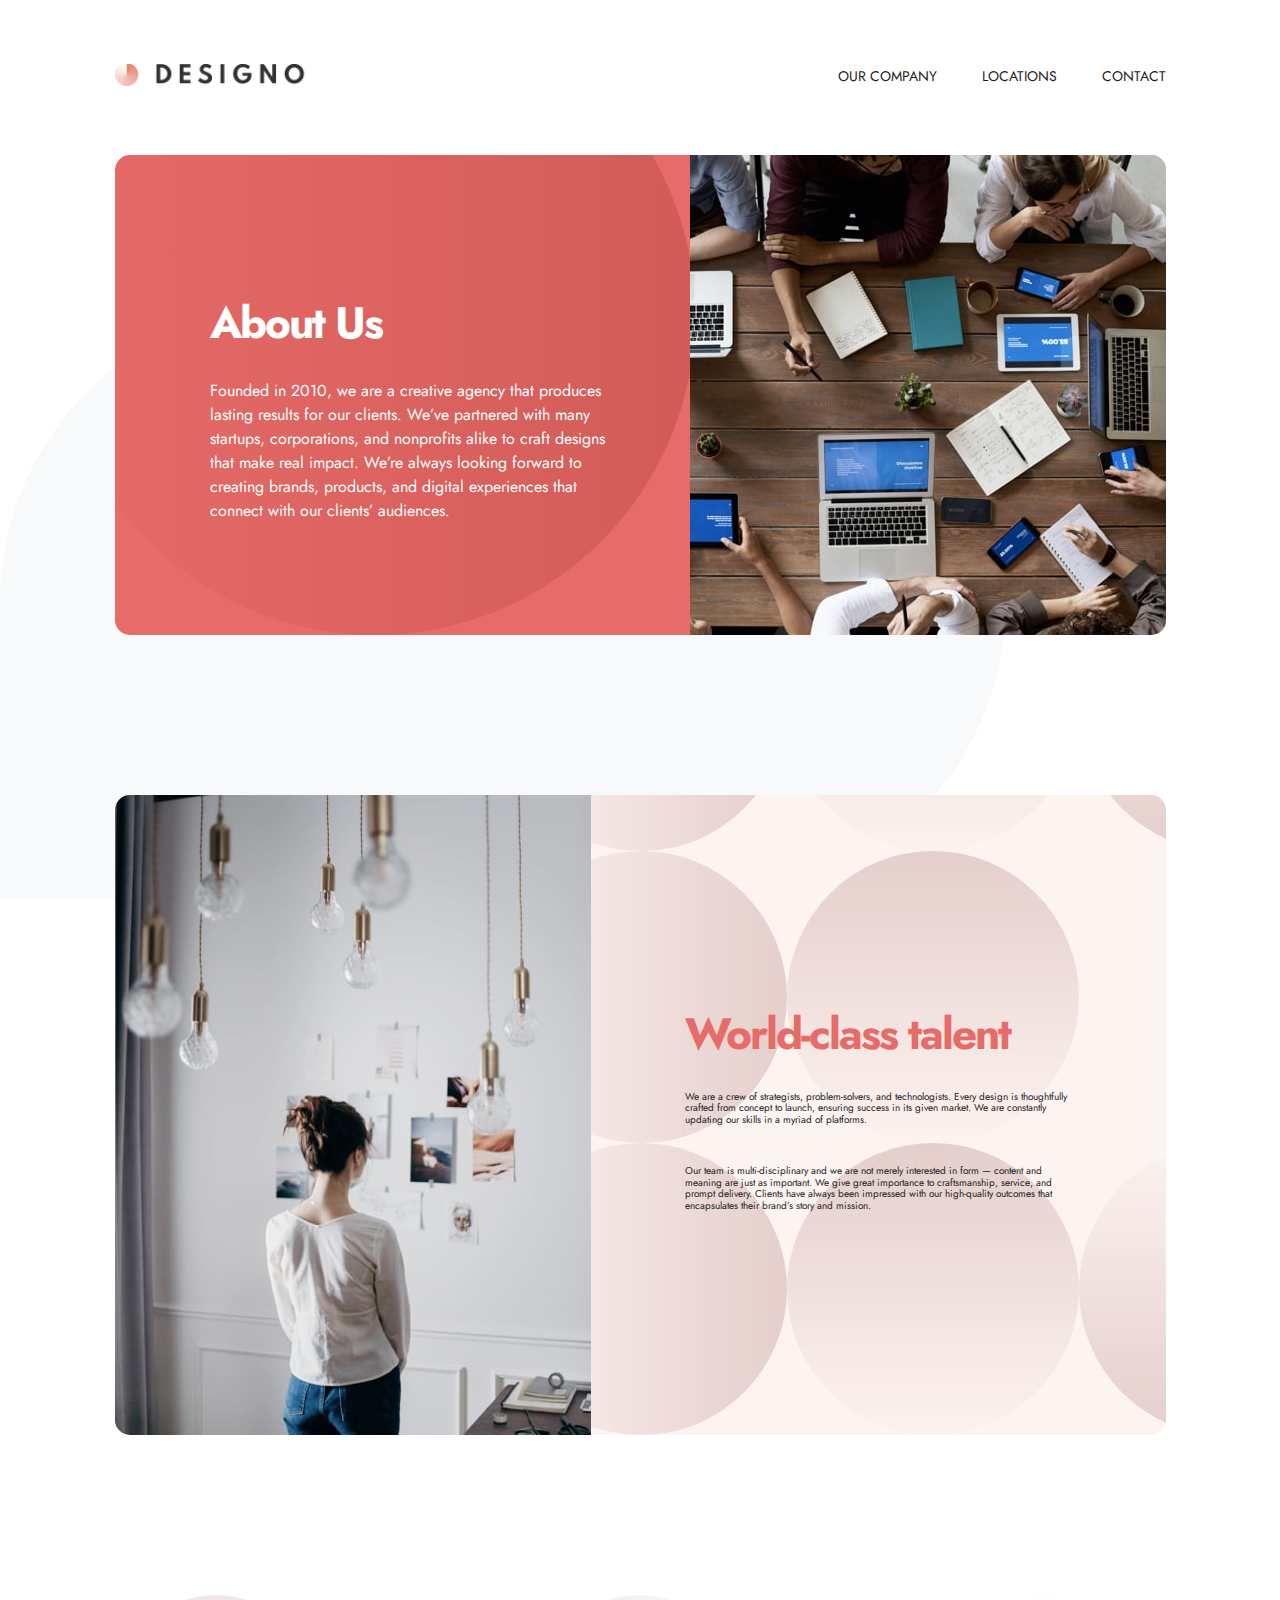
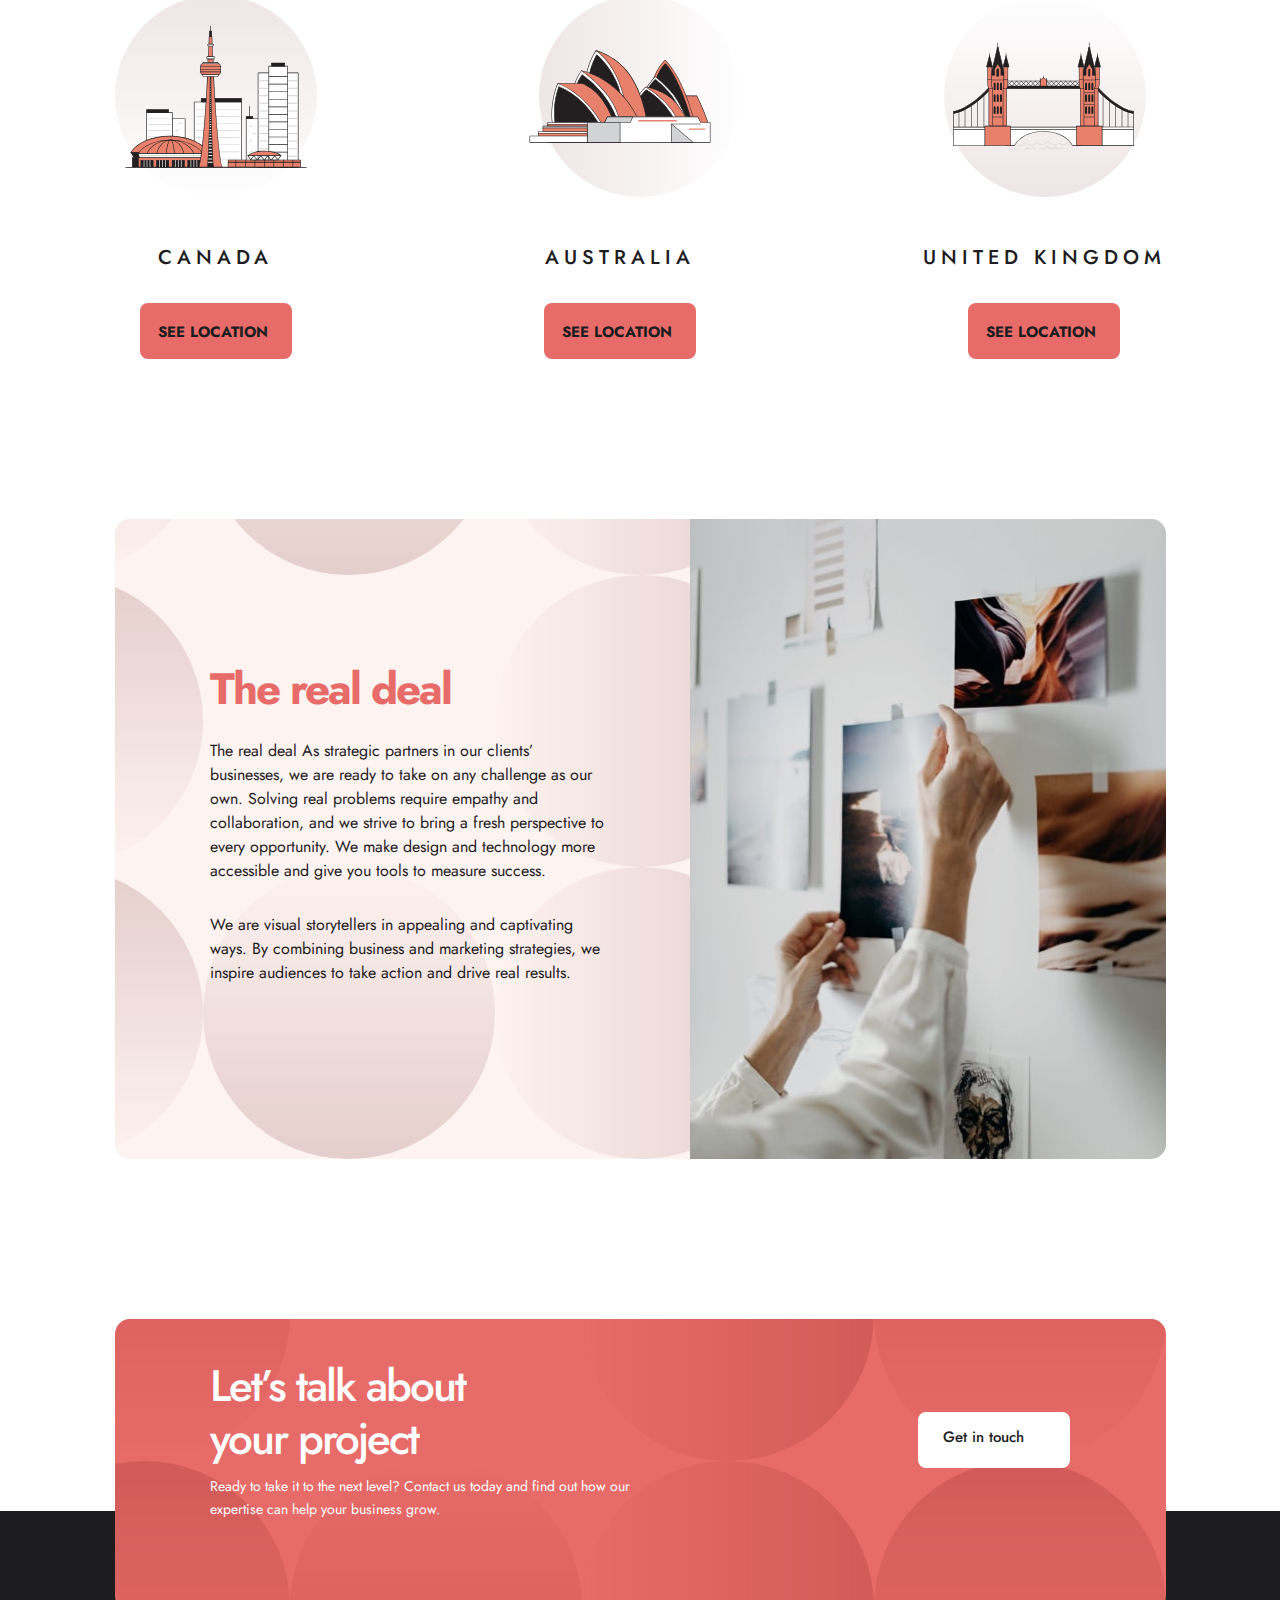
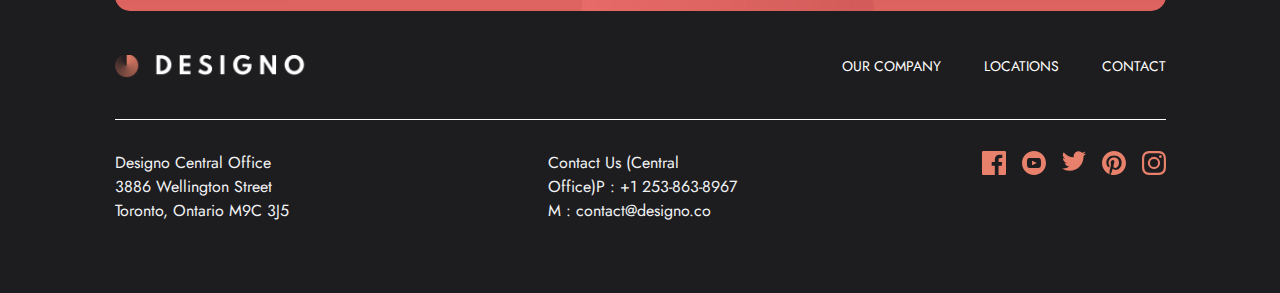
==== commit eebb3045: "Refactor CSS class names for express and app item content" ====
--- a/pages/about.html
+++ b/pages/about.html
@@ -27,52 +27,55 @@
     </header>
 
     <main class="main">
-      <div class="banner">
-        <div class="banner__container container">
-          <div class="banner__content">
-            <div class="banner__title">
-              <h1 class="banner__text">About Us</h1>
-              <p class="banner__texts">
-                Founded in 2010, we are a creative agency that produces lasting
-                results for our clients. We’ve partnered with many startups,
-                corporations, and nonprofits alike to craft designs that make
-                real impact. We’re always looking forward to creating brands,
-                products, and digital experiences that connect with our clients’
-                audiences.
-              </p>
-            </div>
-            <img
-              class="banner__image"
-              src="../images/image-about-hero.jpg"
-              alt=""
-            />
-          </div>
-        </div>
-      </div>
-
-      <div class="cards">
-        <div class="cards__container container">
-          <div class="cards__item">
-            <img
-              class="cards__image"
-              src="../images/image-world-class-talent.jpg"
-              alt=""
-            />
-            <div class="cards__title">
-              <h1 class="cards__text">World-class talent</h1>
-              <p class="cards__texts">
-                We are a crew of strategists, problem-solvers, and
-                technologists. Every design is thoughtfully crafted from concept
-                to launch, ensuring success in its given market. We are
-                constantly updating our skills in a myriad of platforms.
-              </p>
-              <p class="cards__texts">
-                Our team is multi-disciplinary and we are not merely interested
-                in form — content and meaning are just as important. We give
-                great importance to craftsmanship, service, and prompt delivery.
-                Clients have always been impressed with our high-quality
-                outcomes that encapsulates their brand’s story and mission.
-              </p>
+      <div class="sectionss">
+        <div class="banner">
+          <div class="banner__container container">
+            <div class="banner__content">
+              <div class="banner__title">
+                <h1 class="banner__text">About Us</h1>
+                <p class="banner__texts">
+                  Founded in 2010, we are a creative agency that produces
+                  lasting results for our clients. We’ve partnered with many
+                  startups, corporations, and nonprofits alike to craft designs
+                  that make real impact. We’re always looking forward to
+                  creating brands, products, and digital experiences that
+                  connect with our clients’ audiences.
+                </p>
+              </div>
+              <img
+                class="banner__image"
+                src="../images/image-about-hero.jpg"
+                alt=""
+              />
+            </div>
+          </div>
+        </div>
+
+        <div class="cards">
+          <div class="cards__container container">
+            <div class="cards__item">
+              <img
+                class="cards__image"
+                src="../images/image-world-class-talent.jpg"
+                alt=""
+              />
+              <div class="cards__title">
+                <h1 class="cards__text">World-class talent</h1>
+                <p class="cards__texts">
+                  We are a crew of strategists, problem-solvers, and
+                  technologists. Every design is thoughtfully crafted from
+                  concept to launch, ensuring success in its given market. We
+                  are constantly updating our skills in a myriad of platforms.
+                </p>
+                <p class="cards__texts">
+                  Our team is multi-disciplinary and we are not merely
+                  interested in form — content and meaning are just as
+                  important. We give great importance to craftsmanship, service,
+                  and prompt delivery. Clients have always been impressed with
+                  our high-quality outcomes that encapsulates their brand’s
+                  story and mission.
+                </p>
+              </div>
             </div>
           </div>
         </div>
--- a/css/style.min.css
+++ b/css/style.min.css
@@ -1 +1 @@
-/*! normalize.css v8.0.1 | MIT License | github.com/necolas/normalize.css */html{line-height:1.15;-webkit-text-size-adjust:100%}body{margin:0}main{display:block}h1{font-size:2em;margin:.67em 0}hr{-webkit-box-sizing:content-box;box-sizing:content-box;height:0;overflow:visible}pre{font-family:monospace,monospace;font-size:1em}a{background-color:rgba(0,0,0,0)}abbr[title]{border-bottom:none;text-decoration:underline;-webkit-text-decoration:underline dotted;text-decoration:underline dotted}b,strong{font-weight:bolder}code,kbd,samp{font-family:monospace,monospace;font-size:1em}small{font-size:80%}sub,sup{font-size:75%;line-height:0;position:relative;vertical-align:baseline}sub{bottom:-0.25em}sup{top:-0.5em}img{border-style:none}button,input,optgroup,select,textarea{font-family:inherit;font-size:100%;line-height:1.15;margin:0}button,input{overflow:visible}button,select{text-transform:none}button,[type=button],[type=reset],[type=submit]{-webkit-appearance:button}button::-moz-focus-inner,[type=button]::-moz-focus-inner,[type=reset]::-moz-focus-inner,[type=submit]::-moz-focus-inner{border-style:none;padding:0}button:-moz-focusring,[type=button]:-moz-focusring,[type=reset]:-moz-focusring,[type=submit]:-moz-focusring{outline:1px dotted ButtonText}fieldset{padding:.35em .75em .625em}legend{-webkit-box-sizing:border-box;box-sizing:border-box;color:inherit;display:table;max-width:100%;padding:0;white-space:normal}progress{vertical-align:baseline}textarea{overflow:auto}[type=checkbox],[type=radio]{-webkit-box-sizing:border-box;box-sizing:border-box;padding:0}[type=number]::-webkit-inner-spin-button,[type=number]::-webkit-outer-spin-button{height:auto}[type=search]{-webkit-appearance:textfield;outline-offset:-2px}[type=search]::-webkit-search-decoration{-webkit-appearance:none}::-webkit-file-upload-button{-webkit-appearance:button;font:inherit}details{display:block}summary{display:list-item}template{display:none}[hidden]{display:none}.Headings{font-size:4.4rem;line-height:1.2;letter-spacing:-0.2rem}.Headings-one{font-size:2.4rem;line-height:1.4;letter-spacing:-0.1rem}.Paragraphs{font-size:1.4rem;line-height:1.6;letter-spacing:0rem}.Buttons{font-size:1.6rem;line-height:1.5;letter-spacing:0rem}@font-face{font-display:swap;font-family:"Jost";font-style:normal;font-weight:400;src:url("../fonts/jost-v18-latin-regular.woff2") format("woff2")}@font-face{font-display:swap;font-family:"Jost";font-style:normal;font-weight:500;src:url("../fonts/jost-v18-latin-500.woff2") format("woff2")}@font-face{font-display:swap;font-family:"Jost";font-style:normal;font-weight:700;src:url("../fonts/jost-v18-latin-700.woff2") format("woff2")}*,*::after,*::before{margin:0;padding:0;-webkit-box-sizing:border-box;box-sizing:border-box}*:focus{outline:2px dotted red;outline-offset:4px}html{height:100%;font-size:62.5%;scroll-behavior:smooth}ul,ol{list-style:none}a{display:inline-block;text-decoration:none}img{-o-object-fit:cover;object-fit:cover;display:-webkit-box;display:-ms-flexbox;display:flex}body{font-family:"Jost";display:-webkit-box;display:-ms-flexbox;display:flex;-webkit-box-orient:vertical;-webkit-box-direction:normal;-ms-flex-direction:column;flex-direction:column;height:100%;overflow-x:hidden;background-color:#fff;color:#1d1c1e}main{-webkit-box-flex:1;-ms-flex-positive:1;flex-grow:1}.container{width:100%;max-width:1111px;margin-left:auto;margin-right:auto;padding-left:30px;padding-right:30px;overflow-x:hidden}@media screen and (max-width: 850px){.container{padding-left:39px;padding-right:39px}}@media screen and (max-width: 500px){.container{padding-left:24px;padding-right:24px}}.header{margin-top:6.4rem;margin-bottom:6.7rem}.header__container{display:-webkit-box;display:-ms-flexbox;display:flex;-webkit-box-pack:justify;-ms-flex-pack:justify;justify-content:space-between;-webkit-box-align:center;-ms-flex-align:center;align-items:center}.header__text{color:#1d1c1e;margin-left:4.2rem;font-size:1.4rem;line-height:1.6;letter-spacing:0rem}.header__text:hover{color:#e76b68}.footer{background-color:#1d1c1e;color:#f1f3f5}.footer__item{margin-top:14.4rem;display:-webkit-box;display:-ms-flexbox;display:flex;-webkit-box-pack:justify;-ms-flex-pack:justify;justify-content:space-between;padding-bottom:4rem;border-bottom:1px solid #fff;margin-bottom:3.1rem}.footer__text{color:#fff;font-size:1.4rem;line-height:1.6;letter-spacing:0rem;margin-left:4rem}.footer__text:hover{color:#e76b68}.footer__items{display:-webkit-box;display:-ms-flexbox;display:flex;-webkit-box-pack:justify;-ms-flex-pack:justify;justify-content:space-between;margin-bottom:7rem}.footer__contact{font-size:1.6rem;line-height:1.5;letter-spacing:0rem;width:19rem}.footer__contacts{font-size:1.6rem;line-height:1.5;letter-spacing:0rem;width:19rem}.footer__images{display:-webkit-box;display:-ms-flexbox;display:flex;gap:1.6rem}@media screen and (max-width: 850px){.footer__item{-webkit-box-orient:vertical;-webkit-box-direction:normal;-ms-flex-direction:column;flex-direction:column;-webkit-box-align:center;-ms-flex-align:center;align-items:center;-webkit-box-pack:center;-ms-flex-pack:center;justify-content:center;gap:3.2rem}.footer__items{-webkit-box-orient:vertical;-webkit-box-direction:normal;-ms-flex-direction:column;flex-direction:column;-webkit-box-align:center;-ms-flex-align:center;align-items:center;-webkit-box-pack:center;-ms-flex-pack:center;justify-content:center;gap:4rem}}.footer__image-contact:hover{background-color:#ffad9b}.frame__one{background-image:url("../../images/image-hero-phone.png"),url("../../images/bg-pattern-hero-home.svg");background-repeat:no-repeat,no-repeat;background-position:top right,right;margin-bottom:16rem;width:100%;background-color:#e76b68;color:#fff;height:64rem;border-radius:1.5rem;border:1px solid rgba(0,0,0,0);padding-top:16rem;padding-left:9.5rem}.frame__text{font-size:4.4rem;line-height:1.2;letter-spacing:-0.2rem;width:50rem;height:16.5rem;margin-bottom:1.1rem}.frame__texts{font-size:1.4rem;line-height:1.6;letter-spacing:0rem;width:44.5rem;margin-bottom:4rem}.frame__title{width:15.6rem;height:5.6rem;background-color:#fff;padding:1.8rem 2.5rem 1.6rem 2.9rem;border-radius:8px;border:1px solid rgba(0,0,0,0)}.frame__content{font-size:1.4rem;line-height:1.6;letter-spacing:0rem;font-weight:500;font-size:1.6rem;color:#1d1c1e}.frame__title:hover{background-color:#ffad9b}@media screen and (max-width: 850px){.frame__one{background-image:url("../../images/image-hero-phone.png"),url("../../images/bg-pattern-hero-home.svg");background-position:bottom -35rem right,bottom right -10rem;height:843px;padding-top:6rem;padding-left:5.8rem}.frame__text{text-align:center}.frame__texts{text-align:center}.frame__two{-webkit-box-align:center;-ms-flex-align:center;align-items:center;-webkit-box-pack:center;-ms-flex-pack:center;justify-content:center;display:-webkit-box;display:-ms-flexbox;display:flex;padding-right:6rem}}@media screen and (max-width: 500px){.frame__container{background-image:url("../../images/image-hero-phone.png"),url("../../images/bg-pattern-hero-home.svg");background-color:#e76b68;color:#fff;padding:0;margin-bottom:12rem}.frame__two{margin-left:5rem}.frame__one{padding:0;margin-bottom:0}.frame__text{text-align:center}.frame__texts{text-align:center;margin-left:auto;margin-right:auto}}.project__content{display:grid;grid-template-columns:repeat(2, 1fr);grid-template-areas:"header main" "header footer";height:64rem;gap:2.4rem;margin-bottom:16rem}.project__title{font-size:4.4rem;line-height:1.2;letter-spacing:-0.2rem}.project__text{font-size:1.6rem;line-height:1.5;letter-spacing:0rem}.project__item{display:-webkit-box;display:-ms-flexbox;display:flex;-webkit-box-align:center;-ms-flex-align:center;align-items:center;-webkit-box-pack:center;-ms-flex-pack:center;justify-content:center;-webkit-box-orient:vertical;-webkit-box-direction:normal;-ms-flex-direction:column;flex-direction:column;color:#fff}.project__item:nth-child(1){grid-area:header;background-image:-webkit-gradient(linear, left top, left bottom, from(rgba(0, 0, 0, 0.5)), to(rgba(0, 0, 0, 0.5))),url("../../images/image-web-design-large.jpg");background-image:linear-gradient(rgba(0, 0, 0, 0.5), rgba(0, 0, 0, 0.5)),url("../../images/image-web-design-large.jpg");border-radius:1.5rem}.project__item:nth-child(1):hover{background-image:-webkit-gradient(linear, left top, left bottom, from(rgba(0, 0, 0, 0.3)), to(rgba(0, 0, 0, 0.3))),url("../../images/image-web-design-large.jpg");background-image:linear-gradient(rgba(0, 0, 0, 0.3), rgba(0, 0, 0, 0.3)),url("../../images/image-web-design-large.jpg")}.project__item:nth-child(1):active{background-image:-webkit-gradient(linear, left top, left bottom, from(rgba(231, 129, 107, 0.8)), to(rgba(231, 129, 107, 0.8))),url("../../images/image-web-design-large.jpg");background-image:linear-gradient(rgba(231, 129, 107, 0.8), rgba(231, 129, 107, 0.8)),url("../../images/image-web-design-large.jpg")}.project__item:nth-child(2){grid-area:main;background-image:-webkit-gradient(linear, left top, left bottom, from(rgba(0, 0, 0, 0.5)), to(rgba(0, 0, 0, 0.5))),url("../../images/image-app-design.jpg");background-image:linear-gradient(rgba(0, 0, 0, 0.5), rgba(0, 0, 0, 0.5)),url("../../images/image-app-design.jpg");border-radius:1.5rem}.project__item:nth-child(2):hover{background-image:-webkit-gradient(linear, left top, left bottom, from(rgba(0, 0, 0, 0.3)), to(rgba(0, 0, 0, 0.3))),url("../../images/image-app-design.jpg");background-image:linear-gradient(rgba(0, 0, 0, 0.3), rgba(0, 0, 0, 0.3)),url("../../images/image-app-design.jpg")}.project__item:nth-child(2):active{background-image:-webkit-gradient(linear, left top, left bottom, from(rgba(231, 129, 107, 0.8)), to(rgba(231, 129, 107, 0.8))),url("../../images/image-app-design.jpg");background-image:linear-gradient(rgba(231, 129, 107, 0.8), rgba(231, 129, 107, 0.8)),url("../../images/image-app-design.jpg")}.project__item:nth-child(3){grid-area:footer;background-image:-webkit-gradient(linear, left top, left bottom, from(rgba(0, 0, 0, 0.5)), to(rgba(0, 0, 0, 0.5))),url("../../images/image-graphic-design.jpg");background-image:linear-gradient(rgba(0, 0, 0, 0.5), rgba(0, 0, 0, 0.5)),url("../../images/image-graphic-design.jpg");border-radius:1.5rem}.project__item:nth-child(3):hover{background-image:-webkit-gradient(linear, left top, left bottom, from(rgba(0, 0, 0, 0.3)), to(rgba(0, 0, 0, 0.3))),url("../../images/image-graphic-design.jpg");background-image:linear-gradient(rgba(0, 0, 0, 0.3), rgba(0, 0, 0, 0.3)),url("../../images/image-graphic-design.jpg")}.project__item:nth-child(3):active{background-image:-webkit-gradient(linear, left top, left bottom, from(rgba(231, 129, 107, 0.8)), to(rgba(231, 129, 107, 0.8))),url("../../images/image-graphic-design.jpg");background-image:linear-gradient(rgba(231, 129, 107, 0.8), rgba(231, 129, 107, 0.8)),url("../../images/image-graphic-design.jpg")}@media screen and (max-width: 850px){.project__content{grid-template-columns:1fr;width:100%;grid-template-areas:"header " "main" "footer";margin-bottom:12rem}}@media screen and (max-width: 500px){.project__content{grid-template-columns:1fr;width:100%;grid-template-areas:"header " "main" "footer";margin-bottom:8rem}}.card__title{-webkit-box-align:center;-ms-flex-align:center;align-items:center;-webkit-box-pack:center;-ms-flex-pack:center;justify-content:center;display:-webkit-box;display:-ms-flexbox;display:flex;margin-bottom:16rem}.card__item{-webkit-box-align:center;-ms-flex-align:center;align-items:center;-webkit-box-pack:center;-ms-flex-pack:center;justify-content:center;-webkit-box-orient:vertical;-webkit-box-direction:normal;-ms-flex-direction:column;flex-direction:column}.card__image{margin-bottom:4.8rem;padding-left:7rem}.card__text{margin-bottom:3.2rem;text-align:center}.card__texts{width:35rem;height:10.4rem;text-align:center;font-size:1.6rem;line-height:1.5;letter-spacing:0rem}@media screen and (max-width: 850px){.card__title{margin-bottom:6.7rem;-webkit-box-orient:vertical;-webkit-box-direction:normal;-ms-flex-direction:column;flex-direction:column;padding-right:17rem}.card__item{-webkit-box-orient:horizontal;-webkit-box-direction:normal;-ms-flex-direction:row;flex-direction:row;display:-webkit-box;display:-ms-flexbox;display:flex;gap:4.8rem}}@media screen and (max-width: 500px){.card__title{margin-bottom:6.7rem;margin-bottom:12rem;-webkit-box-align:center;-ms-flex-align:center;align-items:center;-webkit-box-pack:center;-ms-flex-pack:center;justify-content:center;display:-webkit-box;display:-ms-flexbox;display:flex}.card__item{-webkit-box-align:center;-ms-flex-align:center;align-items:center;-webkit-box-pack:center;-ms-flex-pack:center;justify-content:center;-webkit-box-orient:vertical;-webkit-box-direction:normal;-ms-flex-direction:column;flex-direction:column}.card__one{margin-bottom:4.8rem}.card__text{padding-left:10rem}.card__texts{padding-left:10rem}.card__image{padding-left:10rem;margin-bottom:-4rem}}.about{margin-bottom:-10rem;position:relative}.about__title{background-image:url("../../images/bg-pattern-call-to-action.svg");background-position:top -15rem right;height:29.2rem;background-color:#e76b68;color:#fff;display:-webkit-box;display:-ms-flexbox;display:flex;-webkit-box-align:center;-ms-flex-align:center;align-items:center;-webkit-box-pack:justify;-ms-flex-pack:justify;justify-content:space-between;padding-bottom:5rem;padding-left:9.5rem;border-radius:1.5rem}.about__text{font-size:4.4rem;line-height:1.2;letter-spacing:-0.2rem;font-weight:500;width:26.8rem;margin-bottom:1rem}.about__texts{font-size:1.4rem;line-height:1.6;letter-spacing:0rem;width:45.9rem}.about__content{width:15.2rem;height:5.6rem;background-color:#fff;color:#1d1c1e;padding:1.7rem 2.5rem;border-radius:8px;margin-right:9.6rem}.about__text-one{font-weight:500;font-size:1.5rem}.about__content:hover{background-color:#ffad9b;color:#fff}@media screen and (max-width: 850px){.about__title{-webkit-box-orient:vertical;-webkit-box-direction:normal;-ms-flex-direction:column;flex-direction:column;height:35rem}.about__text{padding-top:5.7rem;text-align:center;padding-left:5rem;width:33.5rem}.about__texts{text-align:center;padding-right:7rem}}.web__item{background-image:url("../../images/bg-pattern-call-to-action.svg");background-position:top -15rem right;height:25.2rem;background-color:#e76b68;color:#fff;border-radius:1.5rem;-webkit-box-align:center;-ms-flex-align:center;align-items:center;-webkit-box-pack:center;-ms-flex-pack:center;justify-content:center;-webkit-box-orient:vertical;-webkit-box-direction:normal;-ms-flex-direction:column;flex-direction:column;display:-webkit-box;display:-ms-flexbox;display:flex;margin-bottom:16rem}.web__text{font-size:4.4rem;line-height:1.2;letter-spacing:-0.2rem}.web__contact{font-size:1.6rem;line-height:1.5;letter-spacing:0rem;width:40rem;text-align:center}.express__item{display:grid;grid-template-columns:repeat(auto-fit, minmax(330px, 1fr));gap:3rem;margin-bottom:16rem}.express__image{display:-webkit-box;display:-ms-flexbox;display:flex;border-radius:1.5rem 1.5rem 0 0;width:100%}.express__item-content{background-color:#fdf3f0;height:15.8rem;width:33rem;display:-webkit-box;display:-ms-flexbox;display:flex;-webkit-box-orient:vertical;-webkit-box-direction:normal;-ms-flex-direction:column;flex-direction:column;-webkit-box-pack:center;-ms-flex-pack:center;justify-content:center;-webkit-box-align:center;-ms-flex-align:center;align-items:center;gap:3rem;border-radius:0 0 1.5rem 1.5rem;width:100%}.express__title{color:#e76b68;font-size:2.4rem;line-height:1.4;letter-spacing:-0.1rem}.express__text{color:#1d1c1e;font-size:1.6rem;line-height:1.5;letter-spacing:0rem;text-align:center;width:25rem}.express__item-content:hover{background-color:#e76b68}.express__item-content:hover__title{color:#fff}.express__item-content:hover__text{color:#fff}@media screen and (max-width: 850px){.express__content{display:-webkit-box;display:-ms-flexbox;display:flex}.express__item{grid-template-columns:1fr}.express__image{border-radius:1.5rem 0 0 1.5rem}.express__item-content{border-radius:0 1.5rem 1.5rem 0;height:32rem}}@media screen and (max-width: 500px){.express__content{-webkit-box-orient:vertical;-webkit-box-direction:normal;-ms-flex-direction:column;flex-direction:column}.express__image{border-radius:1.5rem 1.5rem 0 0}.express__item-content{border-radius:0 0 1.5rem 1.5rem}}.projects__content{display:grid;grid-template-columns:repeat(2, 1fr);grid-template-areas:"header footer";height:30.8rem;gap:2.4rem;width:100%;margin-bottom:16rem}.projects__item{display:-webkit-box;display:-ms-flexbox;display:flex;-webkit-box-align:center;-ms-flex-align:center;align-items:center;-webkit-box-pack:center;-ms-flex-pack:center;justify-content:center;-webkit-box-orient:vertical;-webkit-box-direction:normal;-ms-flex-direction:column;flex-direction:column;color:#fff}.projects__title{font-size:4.4rem;line-height:1.2;letter-spacing:-0.2rem}.projects__text{font-size:1.6rem;line-height:1.5;letter-spacing:0rem}.projects__item:nth-child(1){grid-area:header;background-image:-webkit-gradient(linear, left top, left bottom, from(rgba(0, 0, 0, 0.5)), to(rgba(0, 0, 0, 0.5))),url("../../images/image-app-design.jpg");background-image:linear-gradient(rgba(0, 0, 0, 0.5), rgba(0, 0, 0, 0.5)),url("../../images/image-app-design.jpg");border-radius:1.5rem}.projects__item:nth-child(1):hover{background-image:-webkit-gradient(linear, left top, left bottom, from(rgba(0, 0, 0, 0.3)), to(rgba(0, 0, 0, 0.3))),url("../../images/image-app-design.jpg");background-image:linear-gradient(rgba(0, 0, 0, 0.3), rgba(0, 0, 0, 0.3)),url("../../images/image-app-design.jpg")}.projects__item:nth-child(1):active{background-image:-webkit-gradient(linear, left top, left bottom, from(rgba(231, 129, 107, 0.8)), to(rgba(231, 129, 107, 0.8))),url("../../images/image-app-design.jpg");background-image:linear-gradient(rgba(231, 129, 107, 0.8), rgba(231, 129, 107, 0.8)),url("../../images/image-app-design.jpg")}.projects__item:nth-child(2){grid-area:footer;background-image:-webkit-gradient(linear, left top, left bottom, from(rgba(0, 0, 0, 0.5)), to(rgba(0, 0, 0, 0.5))),url("../../images/image-graphic-design.jpg");background-image:linear-gradient(rgba(0, 0, 0, 0.5), rgba(0, 0, 0, 0.5)),url("../../images/image-graphic-design.jpg");border-radius:1.5rem}.projects__item:nth-child(2):hover{background-image:-webkit-gradient(linear, left top, left bottom, from(rgba(0, 0, 0, 0.3)), to(rgba(0, 0, 0, 0.3))),url("../../images/image-graphic-design.jpg");background-image:linear-gradient(rgba(0, 0, 0, 0.3), rgba(0, 0, 0, 0.3)),url("../../images/image-graphic-design.jpg")}.projects__item:nth-child(2):active{background-image:-webkit-gradient(linear, left top, left bottom, from(rgba(231, 129, 107, 0.8)), to(rgba(231, 129, 107, 0.8))),url("../../images/image-graphic-design.jpg");background-image:linear-gradient(rgba(231, 129, 107, 0.8), rgba(231, 129, 107, 0.8)),url("../../images/image-graphic-design.jpg")}@media screen and (max-width: 850px){.projects__content{grid-template-columns:1fr;width:100%;grid-template-areas:"header " "footer";margin-bottom:12rem}.projects__item{padding-top:5.3rem;padding-bottom:5.3rem}}@media screen and (max-width: 500px){.projects__content{grid-template-columns:1fr;width:100%;grid-template-areas:"header " "footer";margin-bottom:8rem;height:100%}.projects__item{padding-top:9rem;padding-bottom:8.9rem}}.app__item{display:grid;grid-template-columns:repeat(auto-fit, minmax(330px, 1fr));gap:3rem;margin-bottom:16rem}.app__image{display:-webkit-box;display:-ms-flexbox;display:flex;border-radius:1.5rem 1.5rem 0 0;width:100%}.app__item-content{background-color:#fdf3f0;height:15.8rem;width:33rem;display:-webkit-box;display:-ms-flexbox;display:flex;-webkit-box-orient:vertical;-webkit-box-direction:normal;-ms-flex-direction:column;flex-direction:column;-webkit-box-pack:center;-ms-flex-pack:center;justify-content:center;-webkit-box-align:center;-ms-flex-align:center;align-items:center;gap:3rem;border-radius:0 0 1.5rem 1.5rem;width:100%}.app__title{color:#e76b68;font-size:2.4rem;line-height:1.4;letter-spacing:-0.1rem}.app__text{color:#1d1c1e;font-size:1.6rem;line-height:1.5;letter-spacing:0rem;text-align:center;width:25rem}.app__item-content:hover{background-color:#e76b68}.app__item-content:hover__title{color:#fff}.app__item-content:hover__text{color:#fff}@media screen and (max-width: 850px){.app__content{display:-webkit-box;display:-ms-flexbox;display:flex}.app__item{grid-template-columns:1fr}.app__image{border-radius:1.5rem 0 0 1.5rem}.app__item-content{border-radius:0 1.5rem 1.5rem 0;height:32rem}}@media screen and (max-width: 500px){.app__content{-webkit-box-orient:vertical;-webkit-box-direction:normal;-ms-flex-direction:column;flex-direction:column}.app__image{border-radius:1.5rem 1.5rem 0 0}.app__item-content{border-radius:0 0 1.5rem 1.5rem}}.projectss__content{display:grid;grid-template-columns:repeat(2, 1fr);grid-template-areas:"header footer";height:30.8rem;gap:2.4rem;width:100%;margin-bottom:16rem}.projectss__item{display:-webkit-box;display:-ms-flexbox;display:flex;-webkit-box-align:center;-ms-flex-align:center;align-items:center;-webkit-box-pack:center;-ms-flex-pack:center;justify-content:center;-webkit-box-orient:vertical;-webkit-box-direction:normal;-ms-flex-direction:column;flex-direction:column;color:#fff}.projectss__title{font-size:4.4rem;line-height:1.2;letter-spacing:-0.2rem}.projectss__text{font-size:1.6rem;line-height:1.5;letter-spacing:0rem}.projectss__item:nth-child(1){grid-area:header;background-image:-webkit-gradient(linear, left top, left bottom, from(rgba(0, 0, 0, 0.5)), to(rgba(0, 0, 0, 0.5))),url("../../images/image-web-design-large.jpg");background-image:linear-gradient(rgba(0, 0, 0, 0.5), rgba(0, 0, 0, 0.5)),url("../../images/image-web-design-large.jpg");border-radius:1.5rem}.projectss__item:nth-child(1):hover{background-image:-webkit-gradient(linear, left top, left bottom, from(rgba(0, 0, 0, 0.3)), to(rgba(0, 0, 0, 0.3))),url("../../images/image-web-design-large.jpg");background-image:linear-gradient(rgba(0, 0, 0, 0.3), rgba(0, 0, 0, 0.3)),url("../../images/image-web-design-large.jpg")}.projectss__item:nth-child(1):active{background-image:-webkit-gradient(linear, left top, left bottom, from(rgba(231, 129, 107, 0.8)), to(rgba(231, 129, 107, 0.8))),url("../../images/image-web-design-large.jpg");background-image:linear-gradient(rgba(231, 129, 107, 0.8), rgba(231, 129, 107, 0.8)),url("../../images/image-web-design-large.jpg")}.projectss__item:nth-child(2){grid-area:footer;background-image:-webkit-gradient(linear, left top, left bottom, from(rgba(0, 0, 0, 0.5)), to(rgba(0, 0, 0, 0.5))),url("../../images/image-graphic-design.jpg");background-image:linear-gradient(rgba(0, 0, 0, 0.5), rgba(0, 0, 0, 0.5)),url("../../images/image-graphic-design.jpg");border-radius:1.5rem}.projectss__item:nth-child(2):hover{background-image:-webkit-gradient(linear, left top, left bottom, from(rgba(0, 0, 0, 0.3)), to(rgba(0, 0, 0, 0.3))),url("../../images/image-graphic-design.jpg");background-image:linear-gradient(rgba(0, 0, 0, 0.3), rgba(0, 0, 0, 0.3)),url("../../images/image-graphic-design.jpg")}.projectss__item:nth-child(2):active{background-image:-webkit-gradient(linear, left top, left bottom, from(rgba(231, 129, 107, 0.8)), to(rgba(231, 129, 107, 0.8))),url("../../images/image-graphic-design.jpg");background-image:linear-gradient(rgba(231, 129, 107, 0.8), rgba(231, 129, 107, 0.8)),url("../../images/image-graphic-design.jpg")}@media screen and (max-width: 850px){.projectss__content{grid-template-columns:1fr;width:100%;grid-template-areas:"header " "footer";margin-bottom:12rem}.projectss__item{padding-top:5.3rem;padding-bottom:5.3rem}}@media screen and (max-width: 500px){.projectss__content{grid-template-columns:1fr;width:100%;grid-template-areas:"header " "footer";margin-bottom:8rem;height:100%}.projectss__item{padding-top:9rem;padding-bottom:8.9rem}}.banner__content{background-image:url("../../images/bg-pattern-hero-about-desktop.svg");background-repeat:no-repeat;background-position:bottom left -6rem;display:-webkit-box;display:-ms-flexbox;display:flex;-webkit-box-align:center;-ms-flex-align:center;align-items:center;-webkit-box-pack:justify;-ms-flex-pack:justify;justify-content:space-between;background-color:#e76b68;color:#fff;border-radius:1.5rem;margin-bottom:16rem}.banner__title{padding-left:9.5rem}.banner__text{font-size:4.4rem;line-height:1.2;letter-spacing:-0.2rem}.banner__texts{width:40.8rem;font-size:1.6rem;line-height:1.5;letter-spacing:0rem;letter-spacing:0}.banner__image{border-radius:0 1.5rem 1.5rem 0}@media screen and (max-width: 850px){.banner__content{-webkit-box-orient:vertical;-webkit-box-direction:normal;-ms-flex-direction:column;flex-direction:column;height:65.2rem;margin-bottom:12rem}.banner__image{width:100%;height:32rem;border-radius:0 0 1.5rem 1.5rem}.banner__text{text-align:center;padding-right:9.5rem}.banner__texts{text-align:center;padding-right:9.5rem;letter-spacing:.2rem;width:100%}}@media screen and (max-width: 500px){.banner__content{height:81.5rem;margin-bottom:0;-webkit-box-orient:vertical;-webkit-box-direction:reverse;-ms-flex-direction:column-reverse;flex-direction:column-reverse}.banner__container{background-image:url("../../images/bg-pattern-hero-about-desktop.svg");background-repeat:no-repeat;background-position:bottom left -6rem;display:-webkit-box;display:-ms-flexbox;display:flex;-webkit-box-align:center;-ms-flex-align:center;align-items:center;-webkit-box-pack:justify;-ms-flex-pack:justify;justify-content:space-between;background-color:#e76b68;color:#fff;border-radius:1.5rem;margin-bottom:16rem;margin-bottom:0;border-radius:0}.banner__image{width:100%}}.cards__item{background-image:url("../../images/bg-pattern-call-to-action.svg");background-position:bottom;border-radius:1.5rem;color:#fff;background-color:#fdf3f0;display:-webkit-box;display:-ms-flexbox;display:flex;-webkit-box-align:center;-ms-flex-align:center;align-items:center;-webkit-box-pack:justify;-ms-flex-pack:justify;justify-content:space-between;margin-bottom:16rem;gap:9.4rem}.cards__item background-image{opacity:6%}.cards__image{border-radius:1.5rem 0 0 1.5rem}.cards__title{-webkit-box-orient:vertical;-webkit-box-direction:normal;-ms-flex-direction:column;flex-direction:column;padding-right:9.6rem}.cards__text{font-size:4.4rem;line-height:1.2;letter-spacing:-0.2rem;color:#e76b68;text-align:start}.cards__texts{color:#1d1c1e;text-align:start;margin-bottom:4rem}@media screen and (max-width: 850px){.cards__item{-webkit-box-orient:vertical;-webkit-box-direction:normal;-ms-flex-direction:column;flex-direction:column}.cards__image{width:100%;border-radius:1.5rem 1.5rem 0 0;height:32rem}.cards__text{text-align:center}.cards__texts{text-align:center}.cards__title{padding-left:9.6rem}}@media screen and (max-width: 500px){.cards__container{background-image:url("../../images/bg-pattern-call-to-action.svg");background-position:bottom;border-radius:1.5rem;color:#fff;background-color:#fdf3f0;display:-webkit-box;display:-ms-flexbox;display:flex;-webkit-box-orient:horizontal;-webkit-box-direction:normal;-ms-flex-direction:row;flex-direction:row;-webkit-box-align:center;-ms-flex-align:center;align-items:center;-webkit-box-pack:justify;-ms-flex-pack:justify;justify-content:space-between;margin-bottom:16rem;margin-bottom:0;border-radius:0}.cards__item{margin-bottom:0}.cards__text{width:100%;padding-left:0}.cards__texts{width:100%;padding-left:0;margin-bottom:8rem}}.location__item{background-image:url("../../images/Oval Copy 3 (1).svg"),url("../../images/Oval Copy 3.svg"),url("../../images/Oval Copy 3 (2).svg");background-repeat:no-repeat,no-repeat,no-repeat;background-position:top left,top center,top right 2rem;display:-webkit-box;display:-ms-flexbox;display:flex;-webkit-box-pack:justify;-ms-flex-pack:justify;justify-content:space-between;margin-bottom:16rem;-webkit-box-align:center;-ms-flex-align:center;align-items:center}.location__title{-webkit-box-align:center;-ms-flex-align:center;align-items:center;display:-webkit-box;display:-ms-flexbox;display:flex;-webkit-box-orient:vertical;-webkit-box-direction:normal;-ms-flex-direction:column;flex-direction:column;-webkit-box-pack:center;-ms-flex-pack:center;justify-content:center}.location__image{margin-bottom:4.8rem}.location__text{font-size:20px;font-weight:500;line-height:26px;letter-spacing:5px;margin-bottom:3.2rem}.location__button{width:15.2rem;height:5.6rem;background-color:#e76b68;padding:1.8rem 1.8rem 1.6rem 1.8rem;border-radius:8px}.location__texts{font-size:1.6rem;line-height:1.5;letter-spacing:0rem;font-size:1.5rem;color:#fff}.location__button:hover{background-color:#ffad9b}.location__texts{color:#1d1c1e}@media screen and (max-width: 850px){.location__item{background-image:url("../../images/Oval Copy 3 (1).svg"),url("../../images/Oval Copy 3.svg"),url("../../images/Oval Copy 3 (2).svg");background-position:top center,top 45rem center,bottom 15rem center;-webkit-box-orient:vertical;-webkit-box-direction:normal;-ms-flex-direction:column;flex-direction:column;gap:8rem}}.real__item{background-image:url("../../images/bg-pattern-call-to-action.svg");background-position:bottom;margin-bottom:16rem;display:-webkit-box;display:-ms-flexbox;display:flex;-webkit-box-align:center;-ms-flex-align:center;align-items:center;-webkit-box-pack:justify;-ms-flex-pack:justify;justify-content:space-between;border-radius:1.5rem;color:#1d1c1e;background-color:#fdf3f0}.real__text{color:#e76b68;font-size:4.4rem;line-height:1.2;letter-spacing:-0.2rem;margin-bottom:2.4rem}.real__title{font-size:1.6rem;line-height:1.5;letter-spacing:0rem;margin-bottom:3rem;width:40rem}.real__content{padding-left:9.5rem}.real__image{border-radius:0 1.5rem 1.5rem 0}@media screen and (max-width: 850px){.real__item{-webkit-box-orient:vertical;-webkit-box-direction:normal;-ms-flex-direction:column;flex-direction:column;padding-right:-9.5rem;margin-bottom:12rem}.real__image{width:100%;border-radius:0 0 1.5rem 1.5rem;height:32rem;max-width:85rem}.real__content{padding-right:9.5rem}.real__text{text-align:center}.real__title{text-align:center}}@media screen and (max-width: 500px){.real__item{margin-bottom:0;-webkit-box-orient:vertical;-webkit-box-direction:reverse;-ms-flex-direction:column-reverse;flex-direction:column-reverse}.real__content{margin-top:8rem}}.designos__item{display:grid;gap:3rem;margin-bottom:16rem;grid-template-columns:repeat(3, 1fr);grid-template-rows:repeat(3, 1fr);grid-template-areas:"canada canada canadam" "australiam australia australia" "united united unitedm"}.designos__title{color:#1d1c1e;border-radius:1.5rem}.designos__text{color:#e76b68;margin-bottom:2.4rem;font-size:4.4rem;line-height:1.2;letter-spacing:-0.2rem}.designos__texts{display:-webkit-box;display:-ms-flexbox;display:flex;gap:6rem}.designos__textss{font-size:1.6rem;line-height:1.5;letter-spacing:0rem;width:19.9rem}.designos__image{border-radius:1.5rem}.designos__title:nth-child(1){background-image:url("../../images/Group 6.svg");background-position:bottom;grid-area:canada;background-color:#fdf3f0;padding-top:8.8rem;padding-left:9.5rem}.designos__title:nth-child(2){grid-area:canadam}.designos__title:nth-child(3){grid-area:australiam}.designos__title:nth-child(4){background-image:url("../../images/Group 6.svg");background-position:bottom;grid-area:australia;background-color:#fdf3f0;padding-top:8.8rem;padding-left:9.5rem}.designos__title:nth-child(5){background-image:url("../../images/Group 6.svg");background-position:bottom;grid-area:united;background-color:#fdf3f0;padding-top:8.8rem;padding-left:9.5rem}.designos__title:nth-child(6){grid-area:unitedm}@media screen and (max-width: 850px){.designos__item{width:100%;margin-bottom:12rem;grid-template-rows:1fr;grid-template-columns:1fr;grid-template-areas:"canadam" "canada" "australiam" "australia" "unitedm" "united"}.designos__title{height:32.6rem}.designos__image{width:100%;height:32.6rem}.designos__title:nth-child(1){margin-bottom:12rem}.designos__title:nth-child(4){margin-bottom:12rem}}@media screen and (max-width: 500px){.designos__item{width:100%;margin-bottom:8rem;gap:0rem;grid-template-rows:1fr;grid-template-columns:1fr;grid-template-areas:"canadam" "canada" "australiam" "australia" "unitedm" "united"}.designos__title{height:39.4rem;width:100%;display:-webkit-box;display:-ms-flexbox;display:flex;-webkit-box-align:center;-ms-flex-align:center;align-items:center;-webkit-box-pack:center;-ms-flex-pack:center;justify-content:center;-webkit-box-orient:vertical;-webkit-box-direction:normal;-ms-flex-direction:column;flex-direction:column}.designos__texts{display:-webkit-box;display:-ms-flexbox;display:flex;-webkit-box-align:center;-ms-flex-align:center;align-items:center;-webkit-box-pack:center;-ms-flex-pack:center;justify-content:center;-webkit-box-orient:vertical;-webkit-box-direction:normal;-ms-flex-direction:column;flex-direction:column;gap:2.4rem}.designos__image{display:-webkit-box;display:-ms-flexbox;display:flex;width:100%;height:32rem}.designos__title:nth-child(1){padding-right:9.5rem;padding-bottom:8.8rem;text-align:center;margin-bottom:4rem}.designos__title:nth-child(4){padding-right:9.5rem;padding-bottom:8.8rem;text-align:center;margin-bottom:4rem}.designos__title:nth-child(5){padding-right:9.5rem;padding-bottom:8.8rem;text-align:center}}.submit__bar{background-image:url("../../images/bg-pattern-hero-desktop.svg");background-repeat:no-repeat;background-position:bottom left;background-color:#e7816b;color:#fff;height:48rem;border-radius:1.5rem;display:-webkit-box;display:-ms-flexbox;display:flex;gap:9.5rem;margin-bottom:16rem}.submit__content{padding-top:13.5rem;padding-left:9.5rem}.submit__text{margin-bottom:3.2rem;font-size:4.4rem;line-height:1.2;letter-spacing:-0.2rem}.submit__title{width:44.5rem;font-size:1.6rem;line-height:1.5;letter-spacing:0rem}.submit__contact{display:-webkit-box;display:-ms-flexbox;display:flex;-webkit-box-orient:vertical;-webkit-box-direction:normal;-ms-flex-direction:column;flex-direction:column;padding-top:5.5rem;gap:2.5rem}.submit__item{color:#fff;font-size:1.6rem;line-height:1.5;letter-spacing:0rem;opacity:.5;border-bottom:1px solid #fff;width:38rem;padding-bottom:1.1rem;padding-left:1.6rem}.submit__items{color:#fff;font-size:1.6rem;line-height:1.5;letter-spacing:0rem;opacity:.5;border-bottom:1px solid #fff;width:38rem;padding-bottom:7.6rem;padding-left:1.6rem;margin-bottom:2.4rem}.submit__hover{width:15.2rem;height:5.6rem;background-color:#fff;padding:1.7rem 4.8rem;border-radius:8px;margin-left:auto}.submit__texts{color:#1d1c1e;font-size:1.6rem;line-height:1.5;letter-spacing:0rem}.submit__hover:hover{background-color:#ffad9b}.submit__item:hover{border-color:#fff;border-bottom:3px solid #fff;opacity:1}.submit__items:hover{border-color:#fff;border-bottom:3px solid #fff;opacity:1}@media screen and (max-width: 850px){.submit__bar{-webkit-box-orient:vertical;-webkit-box-direction:normal;-ms-flex-direction:column;flex-direction:column;height:73rem;width:100%;gap:0;margin-bottom:12rem}.submit__item{width:57.3rem}.submit__items{width:57.3rem}.submit__contact{padding-left:9.5rem;padding-top:1rem;width:100%;margin-bottom:4rem}.submit__content{margin-bottom:2rem;margin-top:-5rem}.submit__hover{margin-right:5.8rem}.submit__title{width:57.3rem}}@media screen and (max-width: 500px){.submit__bar{height:76.4rem;margin-bottom:8rem}.submit__text{text-align:center;padding-right:7rem}.submit__title{width:32.7rem;text-align:center;padding-right:6rem}.submit__item{width:32.7rem}.submit__items{width:32.7rem}}/*# sourceMappingURL=style.min.css.map */+/*! normalize.css v8.0.1 | MIT License | github.com/necolas/normalize.css */html{line-height:1.15;-webkit-text-size-adjust:100%}body{margin:0}main{display:block}h1{font-size:2em;margin:.67em 0}hr{-webkit-box-sizing:content-box;box-sizing:content-box;height:0;overflow:visible}pre{font-family:monospace,monospace;font-size:1em}a{background-color:rgba(0,0,0,0)}abbr[title]{border-bottom:none;text-decoration:underline;-webkit-text-decoration:underline dotted;text-decoration:underline dotted}b,strong{font-weight:bolder}code,kbd,samp{font-family:monospace,monospace;font-size:1em}small{font-size:80%}sub,sup{font-size:75%;line-height:0;position:relative;vertical-align:baseline}sub{bottom:-0.25em}sup{top:-0.5em}img{border-style:none}button,input,optgroup,select,textarea{font-family:inherit;font-size:100%;line-height:1.15;margin:0}button,input{overflow:visible}button,select{text-transform:none}button,[type=button],[type=reset],[type=submit]{-webkit-appearance:button}button::-moz-focus-inner,[type=button]::-moz-focus-inner,[type=reset]::-moz-focus-inner,[type=submit]::-moz-focus-inner{border-style:none;padding:0}button:-moz-focusring,[type=button]:-moz-focusring,[type=reset]:-moz-focusring,[type=submit]:-moz-focusring{outline:1px dotted ButtonText}fieldset{padding:.35em .75em .625em}legend{-webkit-box-sizing:border-box;box-sizing:border-box;color:inherit;display:table;max-width:100%;padding:0;white-space:normal}progress{vertical-align:baseline}textarea{overflow:auto}[type=checkbox],[type=radio]{-webkit-box-sizing:border-box;box-sizing:border-box;padding:0}[type=number]::-webkit-inner-spin-button,[type=number]::-webkit-outer-spin-button{height:auto}[type=search]{-webkit-appearance:textfield;outline-offset:-2px}[type=search]::-webkit-search-decoration{-webkit-appearance:none}::-webkit-file-upload-button{-webkit-appearance:button;font:inherit}details{display:block}summary{display:list-item}template{display:none}[hidden]{display:none}.Headings{font-size:4.4rem;line-height:1.2;letter-spacing:-0.2rem}.Headings-one{font-size:2.4rem;line-height:1.4;letter-spacing:-0.1rem}.Paragraphs{font-size:1.4rem;line-height:1.6;letter-spacing:0rem}.Buttons{font-size:1.6rem;line-height:1.5;letter-spacing:0rem}@font-face{font-display:swap;font-family:"Jost";font-style:normal;font-weight:400;src:url("../fonts/jost-v18-latin-regular.woff2") format("woff2")}@font-face{font-display:swap;font-family:"Jost";font-style:normal;font-weight:500;src:url("../fonts/jost-v18-latin-500.woff2") format("woff2")}@font-face{font-display:swap;font-family:"Jost";font-style:normal;font-weight:700;src:url("../fonts/jost-v18-latin-700.woff2") format("woff2")}*,*::after,*::before{margin:0;padding:0;-webkit-box-sizing:border-box;box-sizing:border-box}*:focus{outline:2px dotted red;outline-offset:4px}html{height:100%;font-size:62.5%;scroll-behavior:smooth}ul,ol{list-style:none}a{display:inline-block;text-decoration:none}img{-o-object-fit:cover;object-fit:cover;display:-webkit-box;display:-ms-flexbox;display:flex}body{font-family:"Jost";display:-webkit-box;display:-ms-flexbox;display:flex;-webkit-box-orient:vertical;-webkit-box-direction:normal;-ms-flex-direction:column;flex-direction:column;height:100%;overflow-x:hidden;background-color:#fff;color:#1d1c1e}main{-webkit-box-flex:1;-ms-flex-positive:1;flex-grow:1}.container{width:100%;max-width:1111px;margin-left:auto;margin-right:auto;padding-left:30px;padding-right:30px;overflow-x:hidden}@media screen and (max-width: 850px){.container{padding-left:39px;padding-right:39px}}@media screen and (max-width: 500px){.container{padding-left:24px;padding-right:24px}}.header{margin-top:6.4rem;margin-bottom:6.7rem}.header__container{display:-webkit-box;display:-ms-flexbox;display:flex;-webkit-box-pack:justify;-ms-flex-pack:justify;justify-content:space-between;-webkit-box-align:center;-ms-flex-align:center;align-items:center}.header__text{color:#1d1c1e;margin-left:4.2rem;font-size:1.4rem;line-height:1.6;letter-spacing:0rem}.header__text:hover{color:#e76b68}.footer{background-color:#1d1c1e;color:#f1f3f5}.footer__item{margin-top:14.4rem;display:-webkit-box;display:-ms-flexbox;display:flex;-webkit-box-pack:justify;-ms-flex-pack:justify;justify-content:space-between;padding-bottom:4rem;border-bottom:1px solid #fff;margin-bottom:3.1rem}.footer__text{color:#fff;font-size:1.4rem;line-height:1.6;letter-spacing:0rem;margin-left:4rem}.footer__text:hover{color:#e76b68}.footer__items{display:-webkit-box;display:-ms-flexbox;display:flex;-webkit-box-pack:justify;-ms-flex-pack:justify;justify-content:space-between;margin-bottom:7rem}.footer__contact{font-size:1.6rem;line-height:1.5;letter-spacing:0rem;width:19rem}.footer__contacts{font-size:1.6rem;line-height:1.5;letter-spacing:0rem;width:19rem}.footer__images{display:-webkit-box;display:-ms-flexbox;display:flex;gap:1.6rem}@media screen and (max-width: 850px){.footer__item{-webkit-box-orient:vertical;-webkit-box-direction:normal;-ms-flex-direction:column;flex-direction:column;-webkit-box-align:center;-ms-flex-align:center;align-items:center;-webkit-box-pack:center;-ms-flex-pack:center;justify-content:center;gap:3.2rem}.footer__items{-webkit-box-orient:vertical;-webkit-box-direction:normal;-ms-flex-direction:column;flex-direction:column;-webkit-box-align:center;-ms-flex-align:center;align-items:center;-webkit-box-pack:center;-ms-flex-pack:center;justify-content:center;gap:4rem}}.footer__image-contact:hover{background-color:#ffad9b}.section{background-image:url("../../images/bg-pattern-leaf.svg");background-position:top 40rem left;background-repeat:no-repeat}.sections{background-image:url("../../images/Rectangle Copy 4.svg");background-repeat:no-repeat;background-position:top 10rem right}.sectionss{background-image:url("../../images/bg-pattern-leaf.svg");background-position:top 15rem left;background-repeat:no-repeat}.frame__one{background-image:url("../../images/image-hero-phone.png"),url("../../images/bg-pattern-hero-home.svg");background-repeat:no-repeat,no-repeat;background-position:top right,right;margin-bottom:16rem;width:100%;background-color:#e76b68;color:#fff;height:64rem;border-radius:1.5rem;border:1px solid rgba(0,0,0,0);padding-top:16rem;padding-left:9.5rem}.frame__text{font-size:4.4rem;line-height:1.2;letter-spacing:-0.2rem;width:50rem;height:16.5rem;margin-bottom:1.1rem}.frame__texts{font-size:1.4rem;line-height:1.6;letter-spacing:0rem;width:44.5rem;margin-bottom:4rem}.frame__title{width:15.6rem;height:5.6rem;background-color:#fff;padding:1.8rem 2.5rem 1.6rem 2.9rem;border-radius:8px;border:1px solid rgba(0,0,0,0)}.frame__content{font-size:1.4rem;line-height:1.6;letter-spacing:0rem;font-weight:500;font-size:1.6rem;color:#1d1c1e}.frame__title:hover{background-color:#ffad9b}@media screen and (max-width: 850px){.frame__one{background-image:url("../../images/image-hero-phone.png"),url("../../images/bg-pattern-hero-home.svg");background-position:bottom -35rem right,bottom right -10rem;height:843px;padding-top:6rem;padding-left:5.8rem}.frame__text{text-align:center}.frame__texts{text-align:center}.frame__two{-webkit-box-align:center;-ms-flex-align:center;align-items:center;-webkit-box-pack:center;-ms-flex-pack:center;justify-content:center;display:-webkit-box;display:-ms-flexbox;display:flex;padding-right:6rem}}@media screen and (max-width: 500px){.frame__container{background-image:url("../../images/image-hero-phone.png"),url("../../images/bg-pattern-hero-home.svg");background-color:#e76b68;color:#fff;padding:0;margin-bottom:12rem}.frame__two{margin-left:5rem}.frame__one{padding:0;margin-bottom:0}.frame__text{text-align:center}.frame__texts{text-align:center;margin-left:auto;margin-right:auto}}.project__content{display:grid;grid-template-columns:repeat(2, 1fr);grid-template-areas:"header main" "header footer";height:64rem;gap:2.4rem;margin-bottom:16rem}.project__title{font-size:4.4rem;line-height:1.2;letter-spacing:-0.2rem}.project__text{font-size:1.6rem;line-height:1.5;letter-spacing:0rem}.project__item{display:-webkit-box;display:-ms-flexbox;display:flex;-webkit-box-align:center;-ms-flex-align:center;align-items:center;-webkit-box-pack:center;-ms-flex-pack:center;justify-content:center;-webkit-box-orient:vertical;-webkit-box-direction:normal;-ms-flex-direction:column;flex-direction:column;color:#fff}.project__item:nth-child(1){grid-area:header;background-image:-webkit-gradient(linear, left top, left bottom, from(rgba(0, 0, 0, 0.5)), to(rgba(0, 0, 0, 0.5))),url("../../images/image-web-design-large.jpg");background-image:linear-gradient(rgba(0, 0, 0, 0.5), rgba(0, 0, 0, 0.5)),url("../../images/image-web-design-large.jpg");border-radius:1.5rem}.project__item:nth-child(1):hover{background-image:-webkit-gradient(linear, left top, left bottom, from(rgba(0, 0, 0, 0.3)), to(rgba(0, 0, 0, 0.3))),url("../../images/image-web-design-large.jpg");background-image:linear-gradient(rgba(0, 0, 0, 0.3), rgba(0, 0, 0, 0.3)),url("../../images/image-web-design-large.jpg")}.project__item:nth-child(1):active{background-image:-webkit-gradient(linear, left top, left bottom, from(rgba(231, 129, 107, 0.8)), to(rgba(231, 129, 107, 0.8))),url("../../images/image-web-design-large.jpg");background-image:linear-gradient(rgba(231, 129, 107, 0.8), rgba(231, 129, 107, 0.8)),url("../../images/image-web-design-large.jpg")}.project__item:nth-child(2){grid-area:main;background-image:-webkit-gradient(linear, left top, left bottom, from(rgba(0, 0, 0, 0.5)), to(rgba(0, 0, 0, 0.5))),url("../../images/image-app-design.jpg");background-image:linear-gradient(rgba(0, 0, 0, 0.5), rgba(0, 0, 0, 0.5)),url("../../images/image-app-design.jpg");border-radius:1.5rem}.project__item:nth-child(2):hover{background-image:-webkit-gradient(linear, left top, left bottom, from(rgba(0, 0, 0, 0.3)), to(rgba(0, 0, 0, 0.3))),url("../../images/image-app-design.jpg");background-image:linear-gradient(rgba(0, 0, 0, 0.3), rgba(0, 0, 0, 0.3)),url("../../images/image-app-design.jpg")}.project__item:nth-child(2):active{background-image:-webkit-gradient(linear, left top, left bottom, from(rgba(231, 129, 107, 0.8)), to(rgba(231, 129, 107, 0.8))),url("../../images/image-app-design.jpg");background-image:linear-gradient(rgba(231, 129, 107, 0.8), rgba(231, 129, 107, 0.8)),url("../../images/image-app-design.jpg")}.project__item:nth-child(3){grid-area:footer;background-image:-webkit-gradient(linear, left top, left bottom, from(rgba(0, 0, 0, 0.5)), to(rgba(0, 0, 0, 0.5))),url("../../images/image-graphic-design.jpg");background-image:linear-gradient(rgba(0, 0, 0, 0.5), rgba(0, 0, 0, 0.5)),url("../../images/image-graphic-design.jpg");border-radius:1.5rem}.project__item:nth-child(3):hover{background-image:-webkit-gradient(linear, left top, left bottom, from(rgba(0, 0, 0, 0.3)), to(rgba(0, 0, 0, 0.3))),url("../../images/image-graphic-design.jpg");background-image:linear-gradient(rgba(0, 0, 0, 0.3), rgba(0, 0, 0, 0.3)),url("../../images/image-graphic-design.jpg")}.project__item:nth-child(3):active{background-image:-webkit-gradient(linear, left top, left bottom, from(rgba(231, 129, 107, 0.8)), to(rgba(231, 129, 107, 0.8))),url("../../images/image-graphic-design.jpg");background-image:linear-gradient(rgba(231, 129, 107, 0.8), rgba(231, 129, 107, 0.8)),url("../../images/image-graphic-design.jpg")}@media screen and (max-width: 850px){.project__content{grid-template-columns:1fr;width:100%;grid-template-areas:"header " "main" "footer";margin-bottom:12rem}}@media screen and (max-width: 500px){.project__content{grid-template-columns:1fr;width:100%;grid-template-areas:"header " "main" "footer";margin-bottom:8rem}}.card__title{-webkit-box-align:center;-ms-flex-align:center;align-items:center;-webkit-box-pack:center;-ms-flex-pack:center;justify-content:center;display:-webkit-box;display:-ms-flexbox;display:flex;margin-bottom:16rem}.card__item{-webkit-box-align:center;-ms-flex-align:center;align-items:center;-webkit-box-pack:center;-ms-flex-pack:center;justify-content:center;-webkit-box-orient:vertical;-webkit-box-direction:normal;-ms-flex-direction:column;flex-direction:column}.card__image{margin-bottom:4.8rem;padding-left:7rem}.card__text{margin-bottom:3.2rem;text-align:center}.card__texts{width:35rem;height:10.4rem;text-align:center;font-size:1.6rem;line-height:1.5;letter-spacing:0rem}@media screen and (max-width: 850px){.card__title{margin-bottom:6.7rem;-webkit-box-orient:vertical;-webkit-box-direction:normal;-ms-flex-direction:column;flex-direction:column;padding-right:17rem}.card__item{-webkit-box-orient:horizontal;-webkit-box-direction:normal;-ms-flex-direction:row;flex-direction:row;display:-webkit-box;display:-ms-flexbox;display:flex;gap:4.8rem}}@media screen and (max-width: 500px){.card__title{margin-bottom:6.7rem;margin-bottom:12rem;-webkit-box-align:center;-ms-flex-align:center;align-items:center;-webkit-box-pack:center;-ms-flex-pack:center;justify-content:center;display:-webkit-box;display:-ms-flexbox;display:flex}.card__item{-webkit-box-align:center;-ms-flex-align:center;align-items:center;-webkit-box-pack:center;-ms-flex-pack:center;justify-content:center;-webkit-box-orient:vertical;-webkit-box-direction:normal;-ms-flex-direction:column;flex-direction:column}.card__one{margin-bottom:4.8rem}.card__text{padding-left:10rem}.card__texts{padding-left:10rem}.card__image{padding-left:10rem;margin-bottom:-4rem}}.about{margin-bottom:-10rem;position:relative}.about__title{background-image:url("../../images/bg-pattern-call-to-action.svg");background-position:top -15rem right;height:29.2rem;background-color:#e76b68;color:#fff;display:-webkit-box;display:-ms-flexbox;display:flex;-webkit-box-align:center;-ms-flex-align:center;align-items:center;-webkit-box-pack:justify;-ms-flex-pack:justify;justify-content:space-between;padding-bottom:5rem;padding-left:9.5rem;border-radius:1.5rem}.about__text{font-size:4.4rem;line-height:1.2;letter-spacing:-0.2rem;font-weight:500;width:26.8rem;margin-bottom:1rem}.about__texts{font-size:1.4rem;line-height:1.6;letter-spacing:0rem;width:45.9rem}.about__content{width:15.2rem;height:5.6rem;background-color:#fff;color:#1d1c1e;padding:1.7rem 2.5rem;border-radius:8px;margin-right:9.6rem}.about__text-one{font-weight:500;font-size:1.5rem}.about__content:hover{background-color:#ffad9b;color:#fff}@media screen and (max-width: 850px){.about__title{-webkit-box-orient:vertical;-webkit-box-direction:normal;-ms-flex-direction:column;flex-direction:column;height:35rem}.about__text{padding-top:5.7rem;text-align:center;padding-left:5rem;width:33.5rem}.about__texts{text-align:center;padding-right:7rem}}.web__item{background-image:url("../../images/bg-pattern-call-to-action.svg");background-position:top -15rem right;height:25.2rem;background-color:#e76b68;color:#fff;border-radius:1.5rem;-webkit-box-align:center;-ms-flex-align:center;align-items:center;-webkit-box-pack:center;-ms-flex-pack:center;justify-content:center;-webkit-box-orient:vertical;-webkit-box-direction:normal;-ms-flex-direction:column;flex-direction:column;display:-webkit-box;display:-ms-flexbox;display:flex;margin-bottom:16rem}.web__text{font-size:4.4rem;line-height:1.2;letter-spacing:-0.2rem}.web__contact{font-size:1.6rem;line-height:1.5;letter-spacing:0rem;width:40rem;text-align:center}.express__item{display:grid;grid-template-columns:repeat(auto-fit, minmax(330px, 1fr));gap:3rem;margin-bottom:16rem}.express__image{display:-webkit-box;display:-ms-flexbox;display:flex;border-radius:1.5rem 1.5rem 0 0;width:100%}.express__item-content{background-color:#fdf3f0;height:15.8rem;width:33rem;display:-webkit-box;display:-ms-flexbox;display:flex;-webkit-box-orient:vertical;-webkit-box-direction:normal;-ms-flex-direction:column;flex-direction:column;-webkit-box-pack:center;-ms-flex-pack:center;justify-content:center;-webkit-box-align:center;-ms-flex-align:center;align-items:center;gap:3rem;border-radius:0 0 1.5rem 1.5rem;width:100%}.express__title{color:#e76b68;font-size:2.4rem;line-height:1.4;letter-spacing:-0.1rem}.express__text{color:#1d1c1e;font-size:1.6rem;line-height:1.5;letter-spacing:0rem;text-align:center;width:25rem}.express .express__item-content:hover{background-color:#e76b68}.express .express__item-content:hover .express__title{color:#fff}.express .express__item-content:hover .express__text{color:#fff}@media screen and (max-width: 850px){.express__content{display:-webkit-box;display:-ms-flexbox;display:flex}.express__item{grid-template-columns:1fr}.express__image{border-radius:1.5rem 0 0 1.5rem}.express__item-content{border-radius:0 1.5rem 1.5rem 0;height:32rem}}@media screen and (max-width: 500px){.express__content{-webkit-box-orient:vertical;-webkit-box-direction:normal;-ms-flex-direction:column;flex-direction:column}.express__image{border-radius:1.5rem 1.5rem 0 0}.express__item-content{border-radius:0 0 1.5rem 1.5rem}}.projects__content{display:grid;grid-template-columns:repeat(2, 1fr);grid-template-areas:"header footer";height:30.8rem;gap:2.4rem;width:100%;margin-bottom:16rem}.projects__item{display:-webkit-box;display:-ms-flexbox;display:flex;-webkit-box-align:center;-ms-flex-align:center;align-items:center;-webkit-box-pack:center;-ms-flex-pack:center;justify-content:center;-webkit-box-orient:vertical;-webkit-box-direction:normal;-ms-flex-direction:column;flex-direction:column;color:#fff}.projects__title{font-size:4.4rem;line-height:1.2;letter-spacing:-0.2rem}.projects__text{font-size:1.6rem;line-height:1.5;letter-spacing:0rem}.projects__item:nth-child(1){grid-area:header;background-image:-webkit-gradient(linear, left top, left bottom, from(rgba(0, 0, 0, 0.5)), to(rgba(0, 0, 0, 0.5))),url("../../images/image-app-design.jpg");background-image:linear-gradient(rgba(0, 0, 0, 0.5), rgba(0, 0, 0, 0.5)),url("../../images/image-app-design.jpg");border-radius:1.5rem}.projects__item:nth-child(1):hover{background-image:-webkit-gradient(linear, left top, left bottom, from(rgba(0, 0, 0, 0.3)), to(rgba(0, 0, 0, 0.3))),url("../../images/image-app-design.jpg");background-image:linear-gradient(rgba(0, 0, 0, 0.3), rgba(0, 0, 0, 0.3)),url("../../images/image-app-design.jpg")}.projects__item:nth-child(1):active{background-image:-webkit-gradient(linear, left top, left bottom, from(rgba(231, 129, 107, 0.8)), to(rgba(231, 129, 107, 0.8))),url("../../images/image-app-design.jpg");background-image:linear-gradient(rgba(231, 129, 107, 0.8), rgba(231, 129, 107, 0.8)),url("../../images/image-app-design.jpg")}.projects__item:nth-child(2){grid-area:footer;background-image:-webkit-gradient(linear, left top, left bottom, from(rgba(0, 0, 0, 0.5)), to(rgba(0, 0, 0, 0.5))),url("../../images/image-graphic-design.jpg");background-image:linear-gradient(rgba(0, 0, 0, 0.5), rgba(0, 0, 0, 0.5)),url("../../images/image-graphic-design.jpg");border-radius:1.5rem}.projects__item:nth-child(2):hover{background-image:-webkit-gradient(linear, left top, left bottom, from(rgba(0, 0, 0, 0.3)), to(rgba(0, 0, 0, 0.3))),url("../../images/image-graphic-design.jpg");background-image:linear-gradient(rgba(0, 0, 0, 0.3), rgba(0, 0, 0, 0.3)),url("../../images/image-graphic-design.jpg")}.projects__item:nth-child(2):active{background-image:-webkit-gradient(linear, left top, left bottom, from(rgba(231, 129, 107, 0.8)), to(rgba(231, 129, 107, 0.8))),url("../../images/image-graphic-design.jpg");background-image:linear-gradient(rgba(231, 129, 107, 0.8), rgba(231, 129, 107, 0.8)),url("../../images/image-graphic-design.jpg")}@media screen and (max-width: 850px){.projects__content{grid-template-columns:1fr;width:100%;grid-template-areas:"header " "footer";margin-bottom:12rem}.projects__item{padding-top:5.3rem;padding-bottom:5.3rem}}@media screen and (max-width: 500px){.projects__content{grid-template-columns:1fr;width:100%;grid-template-areas:"header " "footer";margin-bottom:8rem;height:100%}.projects__item{padding-top:9rem;padding-bottom:8.9rem}}.app__item{display:grid;grid-template-columns:repeat(auto-fit, minmax(330px, 1fr));gap:3rem;margin-bottom:16rem}.app__image{display:-webkit-box;display:-ms-flexbox;display:flex;border-radius:1.5rem 1.5rem 0 0;width:100%}.app__item-content{background-color:#fdf3f0;height:15.8rem;width:33rem;display:-webkit-box;display:-ms-flexbox;display:flex;-webkit-box-orient:vertical;-webkit-box-direction:normal;-ms-flex-direction:column;flex-direction:column;-webkit-box-pack:center;-ms-flex-pack:center;justify-content:center;-webkit-box-align:center;-ms-flex-align:center;align-items:center;gap:3rem;border-radius:0 0 1.5rem 1.5rem;width:100%}.app__title{color:#e76b68;font-size:2.4rem;line-height:1.4;letter-spacing:-0.1rem}.app__text{color:#1d1c1e;font-size:1.6rem;line-height:1.5;letter-spacing:0rem;text-align:center;width:25rem}.app__item-content:hover{background-color:#e76b68}.app__item-content:hover .app__title{color:#fff}.app__item-content:hover .app__text{color:#fff}@media screen and (max-width: 850px){.app__content{display:-webkit-box;display:-ms-flexbox;display:flex}.app__item{grid-template-columns:1fr}.app__image{border-radius:1.5rem 0 0 1.5rem}.app__item-content{border-radius:0 1.5rem 1.5rem 0;height:32rem}}@media screen and (max-width: 500px){.app__content{-webkit-box-orient:vertical;-webkit-box-direction:normal;-ms-flex-direction:column;flex-direction:column}.app__image{border-radius:1.5rem 1.5rem 0 0}.app__item-content{border-radius:0 0 1.5rem 1.5rem}}.projectss__content{display:grid;grid-template-columns:repeat(2, 1fr);grid-template-areas:"header footer";height:30.8rem;gap:2.4rem;width:100%;margin-bottom:16rem}.projectss__item{display:-webkit-box;display:-ms-flexbox;display:flex;-webkit-box-align:center;-ms-flex-align:center;align-items:center;-webkit-box-pack:center;-ms-flex-pack:center;justify-content:center;-webkit-box-orient:vertical;-webkit-box-direction:normal;-ms-flex-direction:column;flex-direction:column;color:#fff}.projectss__title{font-size:4.4rem;line-height:1.2;letter-spacing:-0.2rem}.projectss__text{font-size:1.6rem;line-height:1.5;letter-spacing:0rem}.projectss__item:nth-child(1){grid-area:header;background-image:-webkit-gradient(linear, left top, left bottom, from(rgba(0, 0, 0, 0.5)), to(rgba(0, 0, 0, 0.5))),url("../../images/image-web-design-large.jpg");background-image:linear-gradient(rgba(0, 0, 0, 0.5), rgba(0, 0, 0, 0.5)),url("../../images/image-web-design-large.jpg");border-radius:1.5rem}.projectss__item:nth-child(1):hover{background-image:-webkit-gradient(linear, left top, left bottom, from(rgba(0, 0, 0, 0.3)), to(rgba(0, 0, 0, 0.3))),url("../../images/image-web-design-large.jpg");background-image:linear-gradient(rgba(0, 0, 0, 0.3), rgba(0, 0, 0, 0.3)),url("../../images/image-web-design-large.jpg")}.projectss__item:nth-child(1):active{background-image:-webkit-gradient(linear, left top, left bottom, from(rgba(231, 129, 107, 0.8)), to(rgba(231, 129, 107, 0.8))),url("../../images/image-web-design-large.jpg");background-image:linear-gradient(rgba(231, 129, 107, 0.8), rgba(231, 129, 107, 0.8)),url("../../images/image-web-design-large.jpg")}.projectss__item:nth-child(2){grid-area:footer;background-image:-webkit-gradient(linear, left top, left bottom, from(rgba(0, 0, 0, 0.5)), to(rgba(0, 0, 0, 0.5))),url("../../images/image-graphic-design.jpg");background-image:linear-gradient(rgba(0, 0, 0, 0.5), rgba(0, 0, 0, 0.5)),url("../../images/image-graphic-design.jpg");border-radius:1.5rem}.projectss__item:nth-child(2):hover{background-image:-webkit-gradient(linear, left top, left bottom, from(rgba(0, 0, 0, 0.3)), to(rgba(0, 0, 0, 0.3))),url("../../images/image-graphic-design.jpg");background-image:linear-gradient(rgba(0, 0, 0, 0.3), rgba(0, 0, 0, 0.3)),url("../../images/image-graphic-design.jpg")}.projectss__item:nth-child(2):active{background-image:-webkit-gradient(linear, left top, left bottom, from(rgba(231, 129, 107, 0.8)), to(rgba(231, 129, 107, 0.8))),url("../../images/image-graphic-design.jpg");background-image:linear-gradient(rgba(231, 129, 107, 0.8), rgba(231, 129, 107, 0.8)),url("../../images/image-graphic-design.jpg")}@media screen and (max-width: 850px){.projectss__content{grid-template-columns:1fr;width:100%;grid-template-areas:"header " "footer";margin-bottom:12rem}.projectss__item{padding-top:5.3rem;padding-bottom:5.3rem}}@media screen and (max-width: 500px){.projectss__content{grid-template-columns:1fr;width:100%;grid-template-areas:"header " "footer";margin-bottom:8rem;height:100%}.projectss__item{padding-top:9rem;padding-bottom:8.9rem}}.banner__content{background-image:url("../../images/bg-pattern-hero-about-desktop.svg");background-repeat:no-repeat;background-position:bottom left -6rem;display:-webkit-box;display:-ms-flexbox;display:flex;-webkit-box-align:center;-ms-flex-align:center;align-items:center;-webkit-box-pack:justify;-ms-flex-pack:justify;justify-content:space-between;background-color:#e76b68;color:#fff;border-radius:1.5rem;margin-bottom:16rem}.banner__title{padding-left:9.5rem}.banner__text{font-size:4.4rem;line-height:1.2;letter-spacing:-0.2rem}.banner__texts{width:40.8rem;font-size:1.6rem;line-height:1.5;letter-spacing:0rem;letter-spacing:0}.banner__image{border-radius:0 1.5rem 1.5rem 0}@media screen and (max-width: 850px){.banner__content{-webkit-box-orient:vertical;-webkit-box-direction:normal;-ms-flex-direction:column;flex-direction:column;height:65.2rem;margin-bottom:12rem}.banner__image{width:100%;height:32rem;border-radius:0 0 1.5rem 1.5rem}.banner__text{text-align:center;padding-right:9.5rem}.banner__texts{text-align:center;padding-right:9.5rem;letter-spacing:.2rem;width:100%}}@media screen and (max-width: 500px){.banner__content{height:81.5rem;margin-bottom:0;-webkit-box-orient:vertical;-webkit-box-direction:reverse;-ms-flex-direction:column-reverse;flex-direction:column-reverse}.banner__container{background-image:url("../../images/bg-pattern-hero-about-desktop.svg");background-repeat:no-repeat;background-position:bottom left -6rem;display:-webkit-box;display:-ms-flexbox;display:flex;-webkit-box-align:center;-ms-flex-align:center;align-items:center;-webkit-box-pack:justify;-ms-flex-pack:justify;justify-content:space-between;background-color:#e76b68;color:#fff;border-radius:1.5rem;margin-bottom:16rem;margin-bottom:0;border-radius:0}.banner__image{width:100%}}.cards__item{background-image:url("../../images/bg-pattern-call-to-action.svg");background-position:bottom;border-radius:1.5rem;color:#fff;background-color:#fdf3f0;display:-webkit-box;display:-ms-flexbox;display:flex;-webkit-box-align:center;-ms-flex-align:center;align-items:center;-webkit-box-pack:justify;-ms-flex-pack:justify;justify-content:space-between;margin-bottom:16rem;gap:9.4rem}.cards__item background-image{opacity:6%}.cards__image{border-radius:1.5rem 0 0 1.5rem}.cards__title{-webkit-box-orient:vertical;-webkit-box-direction:normal;-ms-flex-direction:column;flex-direction:column;padding-right:9.6rem}.cards__text{font-size:4.4rem;line-height:1.2;letter-spacing:-0.2rem;color:#e76b68;text-align:start}.cards__texts{color:#1d1c1e;text-align:start;margin-bottom:4rem}@media screen and (max-width: 850px){.cards__item{-webkit-box-orient:vertical;-webkit-box-direction:normal;-ms-flex-direction:column;flex-direction:column}.cards__image{width:100%;border-radius:1.5rem 1.5rem 0 0;height:32rem}.cards__text{text-align:center}.cards__texts{text-align:center}.cards__title{padding-left:9.6rem}}@media screen and (max-width: 500px){.cards__container{background-image:url("../../images/bg-pattern-call-to-action.svg");background-position:bottom;border-radius:1.5rem;color:#fff;background-color:#fdf3f0;display:-webkit-box;display:-ms-flexbox;display:flex;-webkit-box-orient:horizontal;-webkit-box-direction:normal;-ms-flex-direction:row;flex-direction:row;-webkit-box-align:center;-ms-flex-align:center;align-items:center;-webkit-box-pack:justify;-ms-flex-pack:justify;justify-content:space-between;margin-bottom:16rem;margin-bottom:0;border-radius:0}.cards__item{margin-bottom:0}.cards__text{width:100%;padding-left:0}.cards__texts{width:100%;padding-left:0;margin-bottom:8rem}}.location__item{background-image:url("../../images/Oval Copy 3 (1).svg"),url("../../images/Oval Copy 3.svg"),url("../../images/Oval Copy 3 (2).svg");background-repeat:no-repeat,no-repeat,no-repeat;background-position:top left,top center,top right 2rem;display:-webkit-box;display:-ms-flexbox;display:flex;-webkit-box-pack:justify;-ms-flex-pack:justify;justify-content:space-between;margin-bottom:16rem;-webkit-box-align:center;-ms-flex-align:center;align-items:center}.location__title{-webkit-box-align:center;-ms-flex-align:center;align-items:center;display:-webkit-box;display:-ms-flexbox;display:flex;-webkit-box-orient:vertical;-webkit-box-direction:normal;-ms-flex-direction:column;flex-direction:column;-webkit-box-pack:center;-ms-flex-pack:center;justify-content:center}.location__image{margin-bottom:4.8rem}.location__text{font-size:20px;font-weight:500;line-height:26px;letter-spacing:5px;margin-bottom:3.2rem}.location__button{width:15.2rem;height:5.6rem;background-color:#e76b68;padding:1.8rem 1.8rem 1.6rem 1.8rem;border-radius:8px}.location__texts{font-size:1.6rem;line-height:1.5;letter-spacing:0rem;font-size:1.5rem;color:#fff}.location__button:hover{background-color:#ffad9b}.location__texts{color:#1d1c1e}@media screen and (max-width: 850px){.location__item{background-image:url("../../images/Oval Copy 3 (1).svg"),url("../../images/Oval Copy 3.svg"),url("../../images/Oval Copy 3 (2).svg");background-position:top center,top 45rem center,bottom 15rem center;-webkit-box-orient:vertical;-webkit-box-direction:normal;-ms-flex-direction:column;flex-direction:column;gap:8rem}}.real__item{background-image:url("../../images/bg-pattern-call-to-action.svg");background-position:bottom;margin-bottom:16rem;display:-webkit-box;display:-ms-flexbox;display:flex;-webkit-box-align:center;-ms-flex-align:center;align-items:center;-webkit-box-pack:justify;-ms-flex-pack:justify;justify-content:space-between;border-radius:1.5rem;color:#1d1c1e;background-color:#fdf3f0}.real__text{color:#e76b68;font-size:4.4rem;line-height:1.2;letter-spacing:-0.2rem;margin-bottom:2.4rem}.real__title{font-size:1.6rem;line-height:1.5;letter-spacing:0rem;margin-bottom:3rem;width:40rem}.real__content{padding-left:9.5rem}.real__image{border-radius:0 1.5rem 1.5rem 0}@media screen and (max-width: 850px){.real__item{-webkit-box-orient:vertical;-webkit-box-direction:normal;-ms-flex-direction:column;flex-direction:column;padding-right:-9.5rem;margin-bottom:12rem}.real__image{width:100%;border-radius:0 0 1.5rem 1.5rem;height:32rem;max-width:85rem}.real__content{padding-right:9.5rem}.real__text{text-align:center}.real__title{text-align:center}}@media screen and (max-width: 500px){.real__item{margin-bottom:0;-webkit-box-orient:vertical;-webkit-box-direction:reverse;-ms-flex-direction:column-reverse;flex-direction:column-reverse}.real__content{margin-top:8rem}}.designos__item{display:grid;gap:3rem;margin-bottom:16rem;grid-template-columns:repeat(3, 1fr);grid-template-rows:repeat(3, 1fr);grid-template-areas:"canada canada canadam" "australiam australia australia" "united united unitedm"}.designos__title{color:#1d1c1e;border-radius:1.5rem}.designos__text{color:#e76b68;margin-bottom:2.4rem;font-size:4.4rem;line-height:1.2;letter-spacing:-0.2rem}.designos__texts{display:-webkit-box;display:-ms-flexbox;display:flex;gap:6rem}.designos__textss{font-size:1.6rem;line-height:1.5;letter-spacing:0rem;width:19.9rem}.designos__image{border-radius:1.5rem}.designos__title:nth-child(1){background-image:url("../../images/Group 6.svg");background-position:bottom;grid-area:canada;background-color:#fdf3f0;padding-top:8.8rem;padding-left:9.5rem}.designos__title:nth-child(1):active{background-image:-webkit-gradient(linear, left top, left bottom, from(rgba(231, 129, 107, 0.8)), to(rgba(231, 129, 107, 0.8)));background-image:linear-gradient(rgba(231, 129, 107, 0.8), rgba(231, 129, 107, 0.8))}.designos__title:nth-child(2){grid-area:canadam}.designos__title:nth-child(3){grid-area:australiam}.designos__title:nth-child(4){background-image:url("../../images/Group 6.svg");background-position:bottom;grid-area:australia;background-color:#fdf3f0;padding-top:8.8rem;padding-left:9.5rem}.designos__title:nth-child(4):active{background-image:-webkit-gradient(linear, left top, left bottom, from(rgba(231, 129, 107, 0.8)), to(rgba(231, 129, 107, 0.8)));background-image:linear-gradient(rgba(231, 129, 107, 0.8), rgba(231, 129, 107, 0.8))}.designos__title:nth-child(5){background-image:url("../../images/Group 6.svg");background-position:bottom;grid-area:united;background-color:#fdf3f0;padding-top:8.8rem;padding-left:9.5rem}.designos__title:nth-child(5):active{background-image:-webkit-gradient(linear, left top, left bottom, from(rgba(231, 129, 107, 0.8)), to(rgba(231, 129, 107, 0.8)));background-image:linear-gradient(rgba(231, 129, 107, 0.8), rgba(231, 129, 107, 0.8))}.designos__title:nth-child(6){grid-area:unitedm}@media screen and (max-width: 850px){.designos__item{width:100%;margin-bottom:12rem;grid-template-rows:1fr;grid-template-columns:1fr;grid-template-areas:"canadam" "canada" "australiam" "australia" "unitedm" "united"}.designos__title{height:32.6rem}.designos__image{width:100%;height:32.6rem}.designos__title:nth-child(1){margin-bottom:12rem}.designos__title:nth-child(4){margin-bottom:12rem}}@media screen and (max-width: 500px){.designos__item{width:100%;margin-bottom:8rem;gap:0rem;grid-template-rows:1fr;grid-template-columns:1fr;grid-template-areas:"canadam" "canada" "australiam" "australia" "unitedm" "united"}.designos__title{height:39.4rem;width:100%;display:-webkit-box;display:-ms-flexbox;display:flex;-webkit-box-align:center;-ms-flex-align:center;align-items:center;-webkit-box-pack:center;-ms-flex-pack:center;justify-content:center;-webkit-box-orient:vertical;-webkit-box-direction:normal;-ms-flex-direction:column;flex-direction:column}.designos__texts{display:-webkit-box;display:-ms-flexbox;display:flex;-webkit-box-align:center;-ms-flex-align:center;align-items:center;-webkit-box-pack:center;-ms-flex-pack:center;justify-content:center;-webkit-box-orient:vertical;-webkit-box-direction:normal;-ms-flex-direction:column;flex-direction:column;gap:2.4rem}.designos__image{display:-webkit-box;display:-ms-flexbox;display:flex;width:100%;height:32rem}.designos__title:nth-child(1){padding-right:9.5rem;padding-bottom:8.8rem;text-align:center;margin-bottom:4rem}.designos__title:nth-child(4){padding-right:9.5rem;padding-bottom:8.8rem;text-align:center;margin-bottom:4rem}.designos__title:nth-child(5){padding-right:9.5rem;padding-bottom:8.8rem;text-align:center}}.submit__bar{background-image:url("../../images/bg-pattern-hero-desktop.svg");background-repeat:no-repeat;background-position:bottom left;background-color:#e7816b;color:#fff;height:48rem;border-radius:1.5rem;display:-webkit-box;display:-ms-flexbox;display:flex;gap:9.5rem;margin-bottom:16rem}.submit__content{padding-top:13.5rem;padding-left:9.5rem}.submit__text{margin-bottom:3.2rem;font-size:4.4rem;line-height:1.2;letter-spacing:-0.2rem}.submit__title{width:44.5rem;font-size:1.6rem;line-height:1.5;letter-spacing:0rem}.submit__contact{display:-webkit-box;display:-ms-flexbox;display:flex;-webkit-box-orient:vertical;-webkit-box-direction:normal;-ms-flex-direction:column;flex-direction:column;padding-top:5.5rem;gap:2.5rem}.submit__item{color:#fff;font-size:1.6rem;line-height:1.5;letter-spacing:0rem;opacity:.5;border-bottom:1px solid #fff;width:38rem;padding-bottom:1.1rem;padding-left:1.6rem}.submit__items{color:#fff;font-size:1.6rem;line-height:1.5;letter-spacing:0rem;opacity:.5;border-bottom:1px solid #fff;width:38rem;padding-bottom:7.6rem;padding-left:1.6rem;margin-bottom:2.4rem}.submit__hover{width:15.2rem;height:5.6rem;background-color:#fff;padding:1.7rem 4.8rem;border-radius:8px;margin-left:auto}.submit__texts{color:#1d1c1e;font-size:1.6rem;line-height:1.5;letter-spacing:0rem}.submit__hover:hover{background-color:#ffad9b}.submit__item:hover{border-color:#fff;border-bottom:3px solid #fff;opacity:1}.submit__item:active{background-image:url("../../images/icon-error.svg");background-position:bottom 1rem right;background-repeat:no-repeat}.submit__items:active{background-image:url("../../images/icon-error.svg");background-position:bottom right;background-repeat:no-repeat}.submit__items:hover{border-color:#fff;border-bottom:3px solid #fff;opacity:1}@media screen and (max-width: 850px){.submit__bar{-webkit-box-orient:vertical;-webkit-box-direction:normal;-ms-flex-direction:column;flex-direction:column;height:73rem;width:100%;gap:0;margin-bottom:12rem}.submit__item{width:57.3rem}.submit__items{width:57.3rem}.submit__contact{padding-left:9.5rem;padding-top:1rem;width:100%;margin-bottom:4rem}.submit__content{margin-bottom:2rem;margin-top:-5rem}.submit__hover{margin-right:5.8rem}.submit__title{width:57.3rem}}@media screen and (max-width: 500px){.submit__bar{height:76.4rem;margin-bottom:8rem}.submit__text{text-align:center;padding-right:7rem}.submit__title{width:32.7rem;text-align:center;padding-right:6rem}.submit__item{width:32.7rem}.submit__items{width:32.7rem}}/*# sourceMappingURL=style.min.css.map */